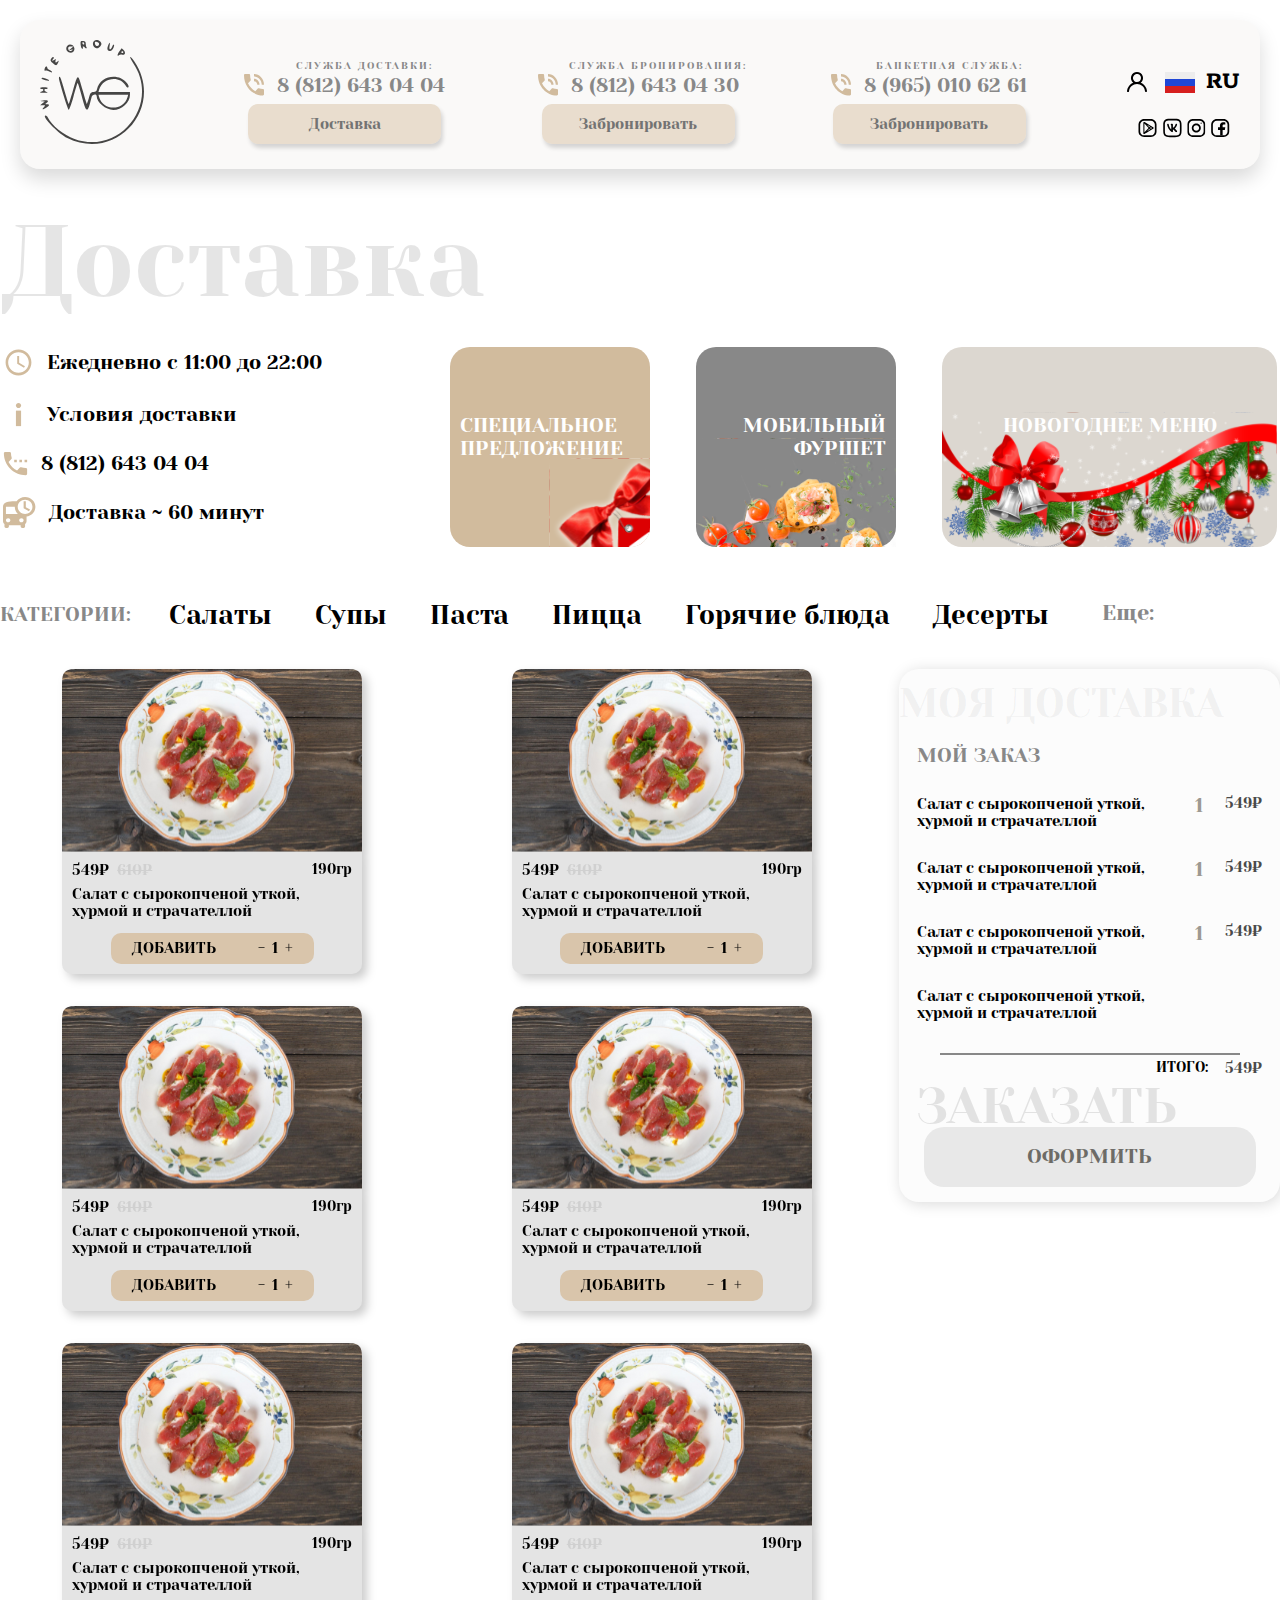
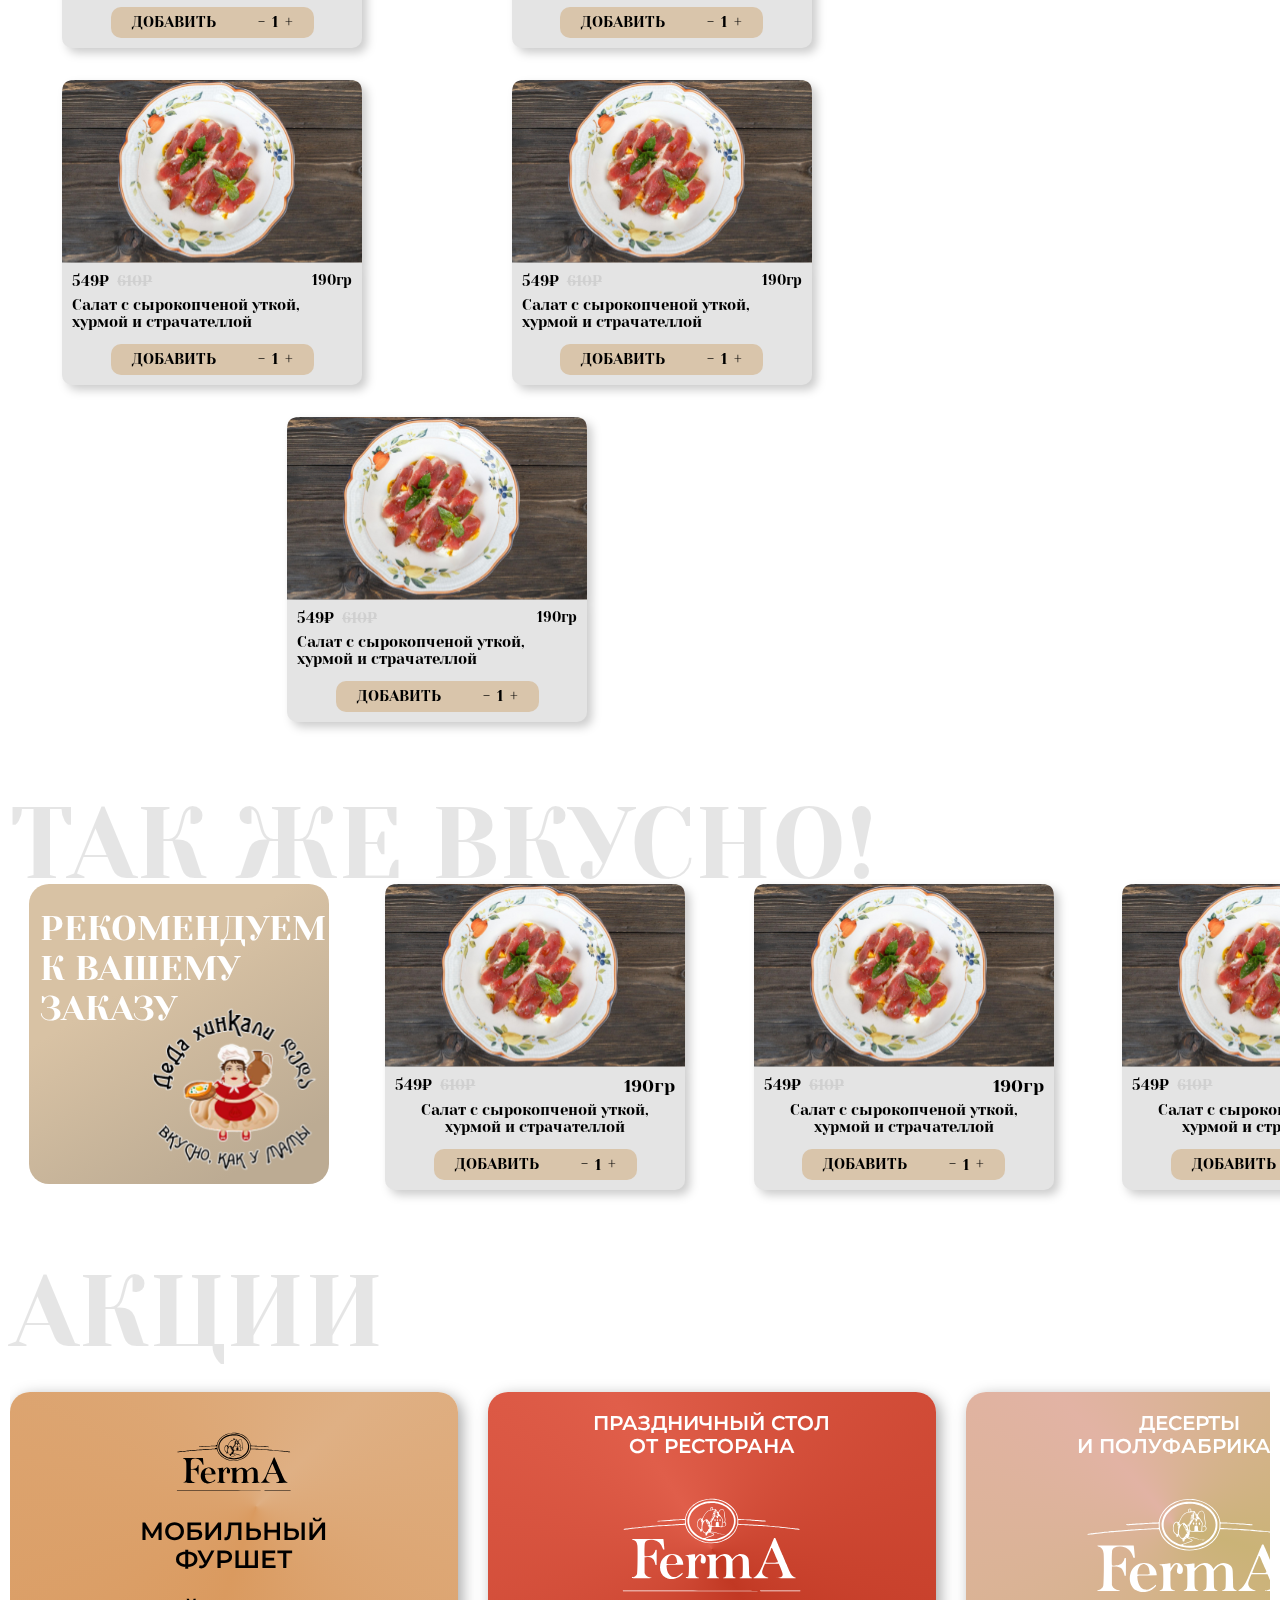
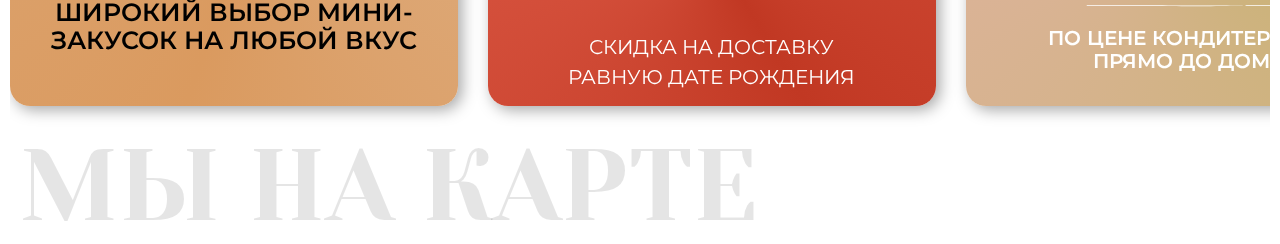
==== menu.html @ 4dccb077 "fixed index and + 2 pages" ====
<!DOCTYPE html>
<html lang="en">
<head>
    <meta charset="UTF-8">
    <meta http-equiv="X-UA-Compatible" content="IE=edge">
    <meta name="viewport" content="width=device-width, initial-scale=1.0">
    <link rel="preconnect" href="https://fonts.googleapis.com">
    <link rel="preconnect" href="https://fonts.gstatic.com" crossorigin>
    <link href="https://fonts.googleapis.com/css2?family=Montserrat:wght@300;400;600&family=Rokkitt:wght@400;600&family=Yeseva+One&display=swap" rel="stylesheet">
    <link
      rel="stylesheet"
      href="https://unpkg.com/swiper/swiper-bundle.min.css"
    />
    <link rel="stylesheet" href="./css/style.css">
    <title>Document</title>
</head>
<body>
    <header class="header">
        <div class="header__container _container">
            <div class="header__desktop">
                <div class="header__logo">
                    <a href="./index.html">
                        <img src="./img/logo.svg" alt="">
                    </a>
                </div>
                <div class="header__items">
                    <div class="header__item">
                        <div class="header__item-title">Служба доставки:</div>
                        <div class="header__item-wrapper">
                            <div class="header__item-icon"><img src="./img/icon/call.svg" alt=""></div>
                            <div class="header__item-number">8 (812) 643 04 04</div>
                        </div>
                        <div class="header__item-button">
                            <a class="header-button" href="./menu.html">Доставка</a>
                        </div>
                    </div>
                    <div class="header__item">
                        <div class="header__item-title">Служба бронирования:</div>
                        <div class="header__item-wrapper">
                            <div class="header__item-icon"><img src="./img/icon/call.svg" alt=""></div>
                            <div class="header__item-number">8 (812) 643 04 30</div>
                        </div>
                        <div class="header__item-button">
                            <a class="header-button" href="">Забронировать</a>
                        </div>
                    </div>
                    <div class="header__item">
                        <div class="header__item-title">Банкетная служба:</div>
                        <div class="header__item-wrapper">
                            <div class="header__item-icon"><img src="./img/icon/call.svg" alt=""></div>
                            <div class="header__item-number">8 (965) 010 62 61</div>
                        </div>
                        <div class="header__item-button">
                            <a class="header-button" href="">Забронировать</a>
                        </div>
                    </div>
                </div>
                <div class="header__about">
                    <div class="header__about-items">
                        <div class="header__about-item">
                            <div class="header__about-item-profile">
                                    <img src="./img/icon/Profile.svg" alt="">
                            </div>
                            <div class="header__about-item-flag">
                                <img src="./img/icon/flagRu.svg" alt="">
                            </div>
                            <div class="header__about-item-lang">
                                RU
                            </div>
                        </div>
                        <div class="header__about-item"></div>
                    </div>
                <div class="header__about-social">
                    <img class="header__about-social-img" src="./img/icon/googleplayicons.svg" alt="">
                    <img class="header__about-social-img" src="./img/icon/Vkicons.svg" alt="">
                    <img class="header__about-social-img" src="./img/icon/Instagramicons.svg" alt="">
                    <img class="header__about-social-img" src="./img/icon/facebookicons.svg" alt="">
                </div>
                </div>
            </div>
        </div>
        <div class="header__mobile _container">
            <div class="header__mobile-profile">
                <img src="./img/icon/Profile.svg" alt="">
            </div>
            <div class="header__mobile-logo">
                <img src="./img/logo.svg" alt="">
            </div>
            <div class="header__mobile-flag">
                <img src="./img/icon/flagRu.svg" alt="">
            </div>
        </div>
    </header>
    <main class="main__menu">
    <div class="delivery-menu">
        <div class="delivery-menu__container _container">
            <div class="delivery-menu-title">Доставка</div>
            <div class="delivery-menu-content delivery-content">
                <div class="delivery-content__descr">
                        <div class="delivery-content__descr-items content__descr">
                        <div class="content__descr-item">
                            <img src="./img/menu__delivery/clock.svg" alt="">
                            Ежедневно с 11:00 до 22:00
                        </div>
                        <div class="content__descr-item">
                            <img src="./img/menu__delivery/conditions.svg" alt="">
                            Условия доставки
                        </div>
                        <div class="content__descr-item">
                            <img src="./img/menu__delivery/call.svg" alt="">
                            8 (812) 643 04 04
                        </div>
                        <div class="content__descr-item">
                            <img src="./img/menu__delivery/auto.svg" alt="">
                            Доставка ~ 60 минут
                        </div>
                        </div>
                        <div class="delivery-content-cards">
                            <div class="delivery-content-cards_one">
                                <div class="delivery-content-cards__title">Специальное
                                    предложение</div>
                                <img src="./img/menu__delivery/slider/bant.svg" alt="">
                            </div>
                            <div class="delivery-content-cards_two">
                                <div class="delivery-content-cards__title">Мобильный
                                    фуршет</div>
                                <img src="./img/menu__delivery/slider/sushi.svg" alt="">
                            </div>
                            <div class="delivery-content-cards_three">
                                <div class="delivery-content-cards__title">новогоднее
                                    меню</div>
                                <img src="./img/menu__delivery/slider/newYear.svg" alt="">
                            </div>
                        </div>
                </div>
                <div class="delivery-content-slider">
                    <div class="swiper deliverySwiper _container">
                        <div class="swiper-wrapper">
                          <div class="swiper-slide stock_slider">
                            <div class="delivery-content-cards_one">
                                <div class="delivery-content-cards__title">Специальное
                                    предложение</div>
                                <img src="./img/menu__delivery/slider/bant.svg" alt="">
                            </div>
                          </div>
                          <div class="swiper-slide stock_slider">
                                <div class="delivery-content-cards_two">
                                    <div class="delivery-content-cards__title">Мобильный
                                        фуршет</div>
                                    <img src="./img/menu__delivery/slider/sushi.svg" alt="">
                                </div>
                          </div>
                          <div class="swiper-slide stock_slider">
                            <div class="delivery-content-cards_three">
                                <div class="delivery-content-cards__title">новогоднее
                                    меню</div>
                                <img src="./img/menu__delivery/slider/newYear.svg" alt="">
                            </div>
                          </div>
                        <div class="swiper-pagination"></div>
                      </div>
                </div>
                </div>


                </div>
        </div>
    </div>
    <div class="delivery__menu-mobile menu-mobile">
        <div class="menu-mobile-btn">
            <a class="menu-mobile-button" href="">
                <img src="./img/icon/traced.svg" class="menu-mobile-icon"/>
                <div class="menu-mobile-text">Горячие закуски</div>
                <img src="./img/icon/arrow.svg" class="menu-mobile-iconOpen">
            </a>
        </div>
        <div class="menu-mobile-title">
            <div class="menu-mobile-text">
                Горячие закуски 
            </div>
            <hr class="hr-line-mobile">
        </div>
        <div class="menu-mobile-card mobile-card">
            <div class="mobile-card-img"><img src="./img/mobile_menyEat.svg" alt=""></div>
            <div class="menu-card-body">
                <div class="mobile-card-title">Каша из цветной капусты с раковыми шейками</div>
                <div class="mobile-card-price card-price">
                    <div class="card-price-weight">290 г</div>
                    <div class="card-price-no">738 ₽</div>
                    <div class="card-price-yes">738 ₽</div>
                </div>
                <div class="mobile-card-counter">
                    <div class="menu-counter" data-counter>
                        <div class="menu-counter__button counter__button_minus">-</div>
                        <div class="menu-counter__input"><input value="1" type="text" disabled></div>
                        <div class="menu-counter__button counter__button_plus">+</div>
                    </div>
                    <div class="mobile-card-btn">
                        <a href="" class="mobile-card-button">В корзину</a>
                    </div>
                </div>
            </div>
        </div>
        <div class="menu-mobile-card mobile-card">
            <div class="mobile-card-img"><img src="./img/mobile_menyEat.svg" alt=""></div>
            <div class="menu-card-body">
                <div class="mobile-card-title">Каша из цветной капусты с раковыми шейками</div>
                <div class="mobile-card-price card-price">
                    <div class="card-price-weight">290 г</div>
                    <div class="card-price-no">738 ₽</div>
                    <div class="card-price-yes">738 ₽</div>
                </div>
                <div class="mobile-card-counter">
                    <div class="menu-counter" data-counter>
                        <div class="menu-counter__button counter__button_minus">-</div>
                        <div class="menu-counter__input"><input value="1" type="text" disabled></div>
                        <div class="menu-counter__button counter__button_plus">+</div>
                    </div>
                    <div class="mobile-card-btn">
                        <a href="" class="mobile-card-button">В корзину</a>
                    </div>
                </div>
            </div>
        </div>
        <div class="menu-mobile-card mobile-card">
            <div class="mobile-card-img"><img src="./img/mobile_menyEat.svg" alt=""></div>
            <div class="menu-card-body">
                <div class="mobile-card-title">Каша из цветной капусты с раковыми шейками</div>
                <div class="mobile-card-price card-price">
                    <div class="card-price-weight">290 г</div>
                    <div class="card-price-no">738 ₽</div>
                    <div class="card-price-yes">738 ₽</div>
                </div>
                <div class="mobile-card-counter">
                    <div class="menu-counter" data-counter>
                        <div class="menu-counter__button counter__button_minus">-</div>
                        <div class="menu-counter__input"><input value="1" type="text" disabled></div>
                        <div class="menu-counter__button counter__button_plus">+</div>
                    </div>
                    <div class="mobile-card-btn">
                        <a href="" class="mobile-card-button">В корзину</a>
                    </div>
                </div>
            </div>
        </div>
        <div class="menu-mobile-card mobile-card">
            <div class="mobile-card-img"><img src="./img/mobile_menyEat.svg" alt=""></div>
            <div class="menu-card-body">
                <div class="mobile-card-title">Каша из цветной капусты с раковыми шейками</div>
                <div class="mobile-card-price card-price">
                    <div class="card-price-weight">290 г</div>
                    <div class="card-price-no">738 ₽</div>
                    <div class="card-price-yes">738 ₽</div>
                </div>
                <div class="mobile-card-counter">
                    <div class="menu-counter" data-counter>
                        <div class="menu-counter__button counter__button_minus">-</div>
                        <div class="menu-counter__input"><input value="1" type="text" disabled></div>
                        <div class="menu-counter__button counter__button_plus">+</div>
                    </div>
                    <div class="mobile-card-btn">
                        <a href="" class="mobile-card-button">В корзину</a>
                    </div>
                </div>
            </div>
        </div>
    </div>
    <div class="menu">
    <div class="menu__container _container">
            <div class="menu__header">
                <div class="menu__header-desktop">
                    <div class="menu__header-desktop-title">Категории:</div>
                    <ul class="menu__header-items">
                        <li class="menu__header-item"><a href="">Салаты</a></li>
                        <li class="menu__header-item"><a href="">Супы</a></li>
                        <li class="menu__header-item"><a href="">Паста</a></li>
                        <li class="menu__header-item"><a href="">Пицца</a></li>
                        <li class="menu__header-item"><a href="">Горячие блюда</a></li>
                        <li class="menu__header-item"><a href="">Десерты</a></li>
                    </ul>
                    <div class="menu__header-desktop-and">Еще:</div>
                </div>
            </div>
            <div class="menu__body">
                <div class="menu__items">

                    <div class="menu__item">
                            <div class="menu__item-img">
                                <img src="./img/menu__delivery/salat.svg" alt="">
                            </div>
                            <div class="menu__item-descr menu-descr">
                                
                                <div class="menu__item-body">
                                    <div class="menu-decsr-info">
                                    
                                        <div class="menu-descr-price">
                                            <div class="menu-descr-price-sales">549₽</div>
                                            <div class="menu-descr-price-nosales">610₽</div>
                                        </div>
                
                                        <div class="menu-descr-weight">
                                            190гр
                                        </div>
                                    </div>
            
                                    <div class="menu-descr-text">
                                        Салат с сырокопченой уткой, хурмой и страчателлой
                                    </div>
            
                                    <div class="menu-descr-btn">
                                        <a class="menu-descr-button" href="">
                                            <div class="menu-descr-button_title">Добавить</div>
                                            <div class="counter" data-counter>
                                                <div class="counter__button counter__button_minus">-</div>
                                                <div class="counter__input"><input value="1" type="text" disabled></div>
                                                <div class="counter__button counter__button_plus">+</div>
                                            </div>
                                        </a>
                                    </div>
                                </div>
                        </div>
                    </div>
    
                    <div class="menu__item">
                        <div class="menu__item-img">
                            <img src="./img/menu__delivery/salat.svg" alt="">
                        </div>
                        <div class="menu__item-descr menu-descr">
                            
                            <div class="menu__item-body">
                                <div class="menu-decsr-info">
                                
                                    <div class="menu-descr-price">
                                        <div class="menu-descr-price-sales">549₽</div>
                                        <div class="menu-descr-price-nosales">610₽</div>
                                    </div>
            
                                    <div class="menu-descr-weight">
                                        190гр
                                    </div>
                                </div>
        
                                <div class="menu-descr-text">
                                    Салат с сырокопченой уткой, хурмой и страчателлой
                                </div>
        
                                <div class="menu-descr-btn">
                                    <a class="menu-descr-button" href="">
                                        <div class="menu-descr-button_title">Добавить</div>
                                        <div class="counter" data-counter>
                                            <div class="counter__button counter__button_minus">-</div>
                                            <div class="counter__input"><input value="1" type="text" disabled></div>
                                            <div class="counter__button counter__button_plus">+</div>
                                        </div>
                                    </a>
                                </div>
                            </div>
                    </div>
                    </div>
    
                    <div class="menu__item">
                        <div class="menu__item-img">
                            <img src="./img/menu__delivery/salat.svg" alt="">
                        </div>
                        <div class="menu__item-descr menu-descr">
                            
                            <div class="menu__item-body">
                                <div class="menu-decsr-info">
                                
                                    <div class="menu-descr-price">
                                        <div class="menu-descr-price-sales">549₽</div>
                                        <div class="menu-descr-price-nosales">610₽</div>
                                    </div>
            
                                    <div class="menu-descr-weight">
                                        190гр
                                    </div>
                                </div>
        
                                <div class="menu-descr-text">
                                    Салат с сырокопченой уткой, хурмой и страчателлой
                                </div>
        
                                <div class="menu-descr-btn">
                                    <a class="menu-descr-button" href="">
                                        <div class="menu-descr-button_title">Добавить</div>
                                        <div class="counter" data-counter>
                                            <div class="counter__button counter__button_minus">-</div>
                                            <div class="counter__input"><input value="1" type="text" disabled></div>
                                            <div class="counter__button counter__button_plus">+</div>
                                        </div>
                                    </a>
                                </div>
                            </div>
                    </div>
                    </div>
    
                    <div class="menu__item">
                        <div class="menu__item-img">
                            <img src="./img/menu__delivery/salat.svg" alt="">
                        </div>
                        <div class="menu__item-descr menu-descr">
                            
                            <div class="menu__item-body">
                                <div class="menu-decsr-info">
                                
                                    <div class="menu-descr-price">
                                        <div class="menu-descr-price-sales">549₽</div>
                                        <div class="menu-descr-price-nosales">610₽</div>
                                    </div>
            
                                    <div class="menu-descr-weight">
                                        190гр
                                    </div>
                                </div>
        
                                <div class="menu-descr-text">
                                    Салат с сырокопченой уткой, хурмой и страчателлой
                                </div>
        
                                <div class="menu-descr-btn">
                                    <a class="menu-descr-button" href="">
                                        <div class="menu-descr-button_title">Добавить</div>
                                        <div class="counter" data-counter>
                                            <div class="counter__button counter__button_minus">-</div>
                                            <div class="counter__input"><input value="1" type="text" disabled></div>
                                            <div class="counter__button counter__button_plus">+</div>
                                        </div>
                                    </a>
                                </div>
                            </div>
                    </div>
                    </div>
    
                    <div class="menu__item">
                    <div class="menu__item-img">
                        <img src="./img/menu__delivery/salat.svg" alt="">
                    </div>
                    <div class="menu__item-descr menu-descr">
                        
                        <div class="menu__item-body">
                            <div class="menu-decsr-info">
                            
                                <div class="menu-descr-price">
                                    <div class="menu-descr-price-sales">549₽</div>
                                    <div class="menu-descr-price-nosales">610₽</div>
                                </div>
        
                                <div class="menu-descr-weight">
                                    190гр
                                </div>
                            </div>
    
                            <div class="menu-descr-text">
                                Салат с сырокопченой уткой, хурмой и страчателлой
                            </div>
    
                            <div class="menu-descr-btn">
                                <a class="menu-descr-button" href="">
                                    <div class="menu-descr-button_title">Добавить</div>
                                    <div class="counter" data-counter>
                                        <div class="counter__button counter__button_minus">-</div>
                                        <div class="counter__input"><input value="1" type="text" disabled></div>
                                        <div class="counter__button counter__button_plus">+</div>
                                    </div>
                                </a>
                            </div>
                        </div>
                </div>
                    </div>
    
                    <div class="menu__item">
                    <div class="menu__item-img">
                        <img src="./img/menu__delivery/salat.svg" alt="">
                    </div>
                    <div class="menu__item-descr menu-descr">
                        
                        <div class="menu__item-body">
                            <div class="menu-decsr-info">
                            
                                <div class="menu-descr-price">
                                    <div class="menu-descr-price-sales">549₽</div>
                                    <div class="menu-descr-price-nosales">610₽</div>
                                </div>
        
                                <div class="menu-descr-weight">
                                    190гр
                                </div>
                            </div>
    
                            <div class="menu-descr-text">
                                Салат с сырокопченой уткой, хурмой и страчателлой
                            </div>
    
                            <div class="menu-descr-btn">
                                <a class="menu-descr-button" href="">
                                    <div class="menu-descr-button_title">Добавить</div>
                                    <div class="counter" data-counter>
                                        <div class="counter__button counter__button_minus">-</div>
                                        <div class="counter__input"><input value="1" type="text" disabled></div>
                                        <div class="counter__button counter__button_plus">+</div>
                                    </div>
                                </a>
                            </div>
                        </div>
                </div>
                    </div>
    
                    <div class="menu__item">
                        <div class="menu__item-img">
                            <img src="./img/menu__delivery/salat.svg" alt="">
                        </div>
                        <div class="menu__item-descr menu-descr">
                            
                            <div class="menu__item-body">
                                <div class="menu-decsr-info">
                                
                                    <div class="menu-descr-price">
                                        <div class="menu-descr-price-sales">549₽</div>
                                        <div class="menu-descr-price-nosales">610₽</div>
                                    </div>
            
                                    <div class="menu-descr-weight">
                                        190гр
                                    </div>
                                </div>
        
                                <div class="menu-descr-text">
                                    Салат с сырокопченой уткой, хурмой и страчателлой
                                </div>
        
                                <div class="menu-descr-btn">
                                    <a class="menu-descr-button" href="">
                                        <div class="menu-descr-button_title">Добавить</div>
                                        <div class="counter" data-counter>
                                            <div class="counter__button counter__button_minus">-</div>
                                            <div class="counter__input"><input value="1" type="text" disabled></div>
                                            <div class="counter__button counter__button_plus">+</div>
                                        </div>
                                    </a>
                                </div>
                            </div>
                    </div>
                    </div>
    
                    <div class="menu__item">
                    <div class="menu__item-img">
                        <img src="./img/menu__delivery/salat.svg" alt="">
                    </div>
                    <div class="menu__item-descr menu-descr">
                        
                        <div class="menu__item-body">
                            <div class="menu-decsr-info">
                            
                                <div class="menu-descr-price">
                                    <div class="menu-descr-price-sales">549₽</div>
                                    <div class="menu-descr-price-nosales">610₽</div>
                                </div>
        
                                <div class="menu-descr-weight">
                                    190гр
                                </div>
                            </div>
    
                            <div class="menu-descr-text">
                                Салат с сырокопченой уткой, хурмой и страчателлой
                            </div>
    
                            <div class="menu-descr-btn">
                                <a class="menu-descr-button" href="">
                                    <div class="menu-descr-button_title">Добавить</div>
                                    <div class="counter" data-counter>
                                        <div class="counter__button counter__button_minus">-</div>
                                        <div class="counter__input"><input value="1" type="text" disabled></div>
                                        <div class="counter__button counter__button_plus">+</div>
                                    </div>
                                </a>
                            </div>
                        </div>
                </div>
                    </div>
    
                    <div class="menu__item">
                    <div class="menu__item-img">
                        <img src="./img/menu__delivery/salat.svg" alt="">
                    </div>
                    <div class="menu__item-descr menu-descr">
                        
                        <div class="menu__item-body">
                            <div class="menu-decsr-info">
                            
                                <div class="menu-descr-price">
                                    <div class="menu-descr-price-sales">549₽</div>
                                    <div class="menu-descr-price-nosales">610₽</div>
                                </div>
        
                                <div class="menu-descr-weight">
                                    190гр
                                </div>
                            </div>
    
                            <div class="menu-descr-text">
                                Салат с сырокопченой уткой, хурмой и страчателлой
                            </div>
    
                            <div class="menu-descr-btn">
                                <a class="menu-descr-button" href="">
                                    <div class="menu-descr-button_title">Добавить</div>
                                    <div class="counter" data-counter>
                                        <div class="counter__button counter__button_minus">-</div>
                                        <div class="counter__input"><input value="1" type="text" disabled></div>
                                        <div class="counter__button counter__button_plus">+</div>
                                    </div>
                                </a>
                            </div>
                        </div>
                        </div>
                        </div>
                    </div>
                    <div class="menu__check-wrapper">
                    <div class="menu__check check">
                        <div class="check__title">Моя доставка</div>
                        <div class="check__body">
                            <div class="check__subtitle">мой заказ</div>
                            <ul class="check__items">
                                <li class="check__item">
                                    <div class="check__item-name">Салат с сырокопченой уткой, хурмой и страчателлой</div>
                                    <div class="check__item-counter">1</div>
                                    <div class="check__item-price">549₽</div>
                                </li>
                                <li class="check__item">
                                    <div class="check__item-name">Салат с сырокопченой уткой, хурмой и страчателлой</div>
                                    <div class="check__item-counter">1</div>
                                    <div class="check__item-price">549₽</div>
                                </li>
                                <li class="check__item">
                                    <div class="check__item-name">Салат с сырокопченой уткой, хурмой и страчателлой</div>
                                    <div class="check__item-counter">1</div>
                                    <div class="check__item-price">549₽</div>
                                </li>
                                <li class="check__item">
                                    <div class="check__item-name">Салат с сырокопченой уткой,<br/> хурмой и страчателлой</div>
                                </li>
                            </ul>
                            <div class="line">
                                <hr class="hr-line">
                            </div>
                            <div class="check__price">
                                <div class="check__price-text">ИТОГО:</div>
                                <div class="check__price-counter">549₽</div>
                            </div>
                            <div class="check__price-bottomTitle">Заказать</div>
                            <div class="check__price-btn">
                                <a class="check__price-button" href="./order.html">Оформить</a>
                            </div>
                        </div>
                    </div>
                </div>
            </div>

    </div>
    <div class="delicious">
        <div class="delicious__container _container">
            <div class="delicious__title">Так же вкусно!</div>
        </div>
        <div class="swiper deliciousSwiper _container">
            <div class="swiper-wrapper">
                <div class="swiper-slide">
                    <div class="slider__item">
                        <div class="slider__item-title">Рекомендуем к вашему заказу</div>
                        <div class="slider__item-img"><img src="./img/hinkali.svg" alt=""></div>
                    </div>
                </div>
                <div class="swiper-slide">
                    <div class="menu__item">
                        <div class="menu__item-img">
                            <img src="./img/menu__delivery/salat.svg" alt="">
                        </div>
                        <div class="menu__item-descr menu-descr">
                            
                            <div class="menu__item-body">
                                <div class="menu-decsr-info">
                                
                                    <div class="menu-descr-price">
                                        <div class="menu-descr-price-sales">549₽</div>
                                        <div class="menu-descr-price-nosales">610₽</div>
                                    </div>
            
                                    <div class="menu-descr-weight">
                                        190гр
                                    </div>
                                </div>
        
                                <div class="menu-descr-text">
                                    Салат с сырокопченой уткой, хурмой и страчателлой
                                </div>
        
                                <div class="menu-descr-btn">
                                    <a class="menu-descr-button" href="">
                                        <div class="menu-descr-button_title">Добавить</div>
                                        <div class="counter" data-counter>
                                            <div class="counter__button counter__button_minus">-</div>
                                            <div class="counter__input"><input value="1" type="text" disabled></div>
                                            <div class="counter__button counter__button_plus">+</div>
                                        </div>
                                    </a>
                                </div>
                            </div>
                    </div>
                    </div>
                </div>
                <div class="swiper-slide">
                    <div class="menu__item">
                        <div class="menu__item-img">
                            <img src="./img/menu__delivery/salat.svg" alt="">
                        </div>
                        <div class="menu__item-descr menu-descr">
                            
                            <div class="menu__item-body">
                                <div class="menu-decsr-info">
                                
                                    <div class="menu-descr-price">
                                        <div class="menu-descr-price-sales">549₽</div>
                                        <div class="menu-descr-price-nosales">610₽</div>
                                    </div>
            
                                    <div class="menu-descr-weight">
                                        190гр
                                    </div>
                                </div>
        
                                <div class="menu-descr-text">
                                    Салат с сырокопченой уткой, хурмой и страчателлой
                                </div>
        
                                <div class="menu-descr-btn">
                                    <a class="menu-descr-button" href="">
                                        <div class="menu-descr-button_title">Добавить</div>
                                        <div class="counter" data-counter>
                                            <div class="counter__button counter__button_minus">-</div>
                                            <div class="counter__input"><input value="1" type="text" disabled></div>
                                            <div class="counter__button counter__button_plus">+</div>
                                        </div>
                                    </a>
                                </div>
                            </div>
                    </div>
                    </div>
                </div>
                <div class="swiper-slide">
                    <div class="menu__item">
                        <div class="menu__item-img">
                            <img src="./img/menu__delivery/salat.svg" alt="">
                        </div>
                        <div class="menu__item-descr menu-descr">
                            
                            <div class="menu__item-body">
                                <div class="menu-decsr-info">
                                
                                    <div class="menu-descr-price">
                                        <div class="menu-descr-price-sales">549₽</div>
                                        <div class="menu-descr-price-nosales">610₽</div>
                                    </div>
            
                                    <div class="menu-descr-weight">
                                        190гр
                                    </div>
                                </div>
        
                                <div class="menu-descr-text">
                                    Салат с сырокопченой уткой, хурмой и страчателлой
                                </div>
        
                                <div class="menu-descr-btn">
                                    <a class="menu-descr-button" href="">
                                        <div class="menu-descr-button_title">Добавить</div>
                                        <div class="counter" data-counter>
                                            <div class="counter__button counter__button_minus">-</div>
                                            <div class="counter__input"><input value="1" type="text" disabled></div>
                                            <div class="counter__button counter__button_plus">+</div>
                                        </div>
                                    </a>
                                </div>
                            </div>
                    </div>
                    </div>
                </div>
                <div class="swiper-slide">
                    <div class="menu__item">
                        <div class="menu__item-img">
                            <img src="./img/menu__delivery/salat.svg" alt="">
                        </div>
                        <div class="menu__item-descr menu-descr">
                            
                            <div class="menu__item-body">
                                <div class="menu-decsr-info">
                                
                                    <div class="menu-descr-price">
                                        <div class="menu-descr-price-sales">549₽</div>
                                        <div class="menu-descr-price-nosales">610₽</div>
                                    </div>
            
                                    <div class="menu-descr-weight">
                                        190гр
                                    </div>
                                </div>
        
                                <div class="menu-descr-text">
                                    Салат с сырокопченой уткой, хурмой и страчателлой
                                </div>
        
                                <div class="menu-descr-btn">
                                    <a class="menu-descr-button" href="">
                                        <div class="menu-descr-button_title">Добавить</div>
                                        <div class="counter" data-counter>
                                            <div class="counter__button counter__button_minus">-</div>
                                            <div class="counter__input"><input value="1" type="text" disabled></div>
                                            <div class="counter__button counter__button_plus">+</div>
                                        </div>
                                    </a>
                                </div>
                            </div>
                    </div>
                    </div>
                </div>
                <div class="swiper-pagination"></div>
            </div>
        </div>
    </div>
    </div>
    <div class="stock _menu-stock">
        <div class="stock__container _container">
            <div class="stock__title">Акции</div>
            <div class="swiper stockSwiper _container">
                <div class="swiper-wrapper">
                  <div class="swiper-slide stock_slider">
                      <div class="stock__item_wrapper">
                          <div class="stock__item-img">
                              <img src="./img/slider_rest/ferma.svg" alt="">
                          </div>
                          <div class="stock__item-subtitle">
                            Мобильный<br/> фуршет
                          </div>
                          <div class="stock__item-descr">
                            Широкий выбор мини-<br/>закусок на любой вкус
                          </div>
                      </div>
                  </div>
                  <div class="swiper-slide stock_slider">
                    <div class="stock__itemTwo_wrapper">
                        <div class="stock__itemTwo-subtitle">
                            праздничный стол<br/> от ресторана
                        </div>
                        <div class="stock__itemTwo-img">
                            <img src="./img/fermer_white.svg" alt="">
                        </div>
                        <div class="stock__itemTwo-descr">
                            скидка на доставку<br/> равную дате рождения                            </div>
                    </div>
                  </div>
                  <div class="swiper-slide  stock_slider">
                    <div class="stock__itemThree_wrapper">
                        <div class="stock__itemThree-subtitle">
                          Десерты<br/> и
                          полуфабрикаты
                        </div>
                        <div class="stock__itemThree-img">
                            <img src="./img/fermer_white.svg" alt="">
                        </div>
                        <div class="stock__itemThree-descr">
                            по цене кондитерской <br/>прямо до дома
                        </div>
                    </div>
                  </div>
                  
                <div class="swiper-pagination"></div>
              </div>
        </div>
        </div>
    </div>
    <div class="contacts">
        <div class="contacts__container">
            <div class="contacts__title block__title">
                КОНТАКТЫ
            </div>
            <div class="block__subtitle">
                Ежедневно с 11:00 до 22:00
            </div>
            <div class="contacts__items">
                <div class="contact__item">
                    <img src="./img/icon/call.svg" alt="">
                    <div class="contact__item-text">
                        <span>Единая служба бронирования:</span><br>
                        8 (812) 643 04 30
                    </div>
                </div>
                <div class="contact__item">
                    <img src="./img/icon/call.svg" alt="">
                    <div class="contact__item-text">
                        <span>Служба доставки:</span><br>
                        8 (812) 643 04 04
                    </div>
                </div>
                <div class="contact__item">
                    <img src="./img/icon/call.svg" alt="">
                    <div class="contact__item-text">
                        <span>Банкетная служба:</span><br>
                        8 (965) 010 62 61
                    </div>
                </div>
            </div>
        </div>
    </div>
    <nav class="nav">
        <a href="#" class="nav__link">
            <span class="nav__text">ГЛАВНАЯ</span>
            <img class="nav__icon" src="./img/mobileMenu/roof.svg" alt="">
        </a>
        <a href="#" class="nav__link">
            <span class="nav__text">ДОСТАВКА</span>
            <div class="nav__img--container">
                <img class="nav__icon" src="./img/mobileMenu/deliver.svg" alt="">
            </div>
        </a>
        <a href="#" class="nav__link">
            <span class="nav__text">КОНТАКТЫ</span>
            <img class="nav__icon" src="./img/mobileMenu/call.svg" alt="">
        </a>
        <a href="#" class="nav__link">
            <span class="nav__text">КОРЗИНА</span>
            <img class="nav__icon" src="./img/mobileMenu/basket.svg" alt="">
        </a>
    </nav>
    <div class="map">
        <div class="map__container _container">
        <div class="map__title">
                    МЫ НА КАРТЕ
        </div>
                <div class="map__item">
                    <script type="text/javascript" charset="utf-8" async
                        src="https://api-maps.yandex.ru/services/constructor/1.0/js/?um=constructor%3Adecc5dee05ef3f4a9d5c31885df697ceb6c979ed216f3307366146026bfb76a8&amp;width=100%25&amp;height=632&amp;lang=ru_RU&amp;scroll=true"></script>
                </div>
            </div>
    </div>
    </main>




















    <div id="popup" class="popup">
        <a href="" class="popup__area"></a>
        <div class="popup__body">
            <div class="popup__content">
                <a href="#" class="popup__close"><img src="./img/icon/close.svg" alt=""></a>
                <div class="popup__title-group">
                    <div class="popup__text-background-top"></div>
                    <div class="popup__title">Откуда вам доставить?</div>
                    <div class="popup__text-background-bottom"></div>
                </div>
                <div class="popup__descr-items">
                    <div class="popup__descr-item _popup_item">
                        <div class="popup__img-ferma"><img src="./img/popup/ferma.svg" alt=""></div>
                        <div class="popup__text">Рестораны FermA - это атмосфера праздника и уюта, это вкусная еда, при приготовлении которой мы придерживаемся гастрономической философии, сконцентрированной в девизе «NATURAL FOOD».  Настоящая, привычная еда из <br/>лучших продуктов!</div>
                        <div class="popup__btn"><a class="popup__button" href="">Выбрать</a></div>
                    </div>
                    <div class="popup__descr-item">
                        <div class="popup__img-hincali"><img src="./img/popup/hincali.svg" alt=""></div>
                        <div class="popup__text">«ДеДа Хинкали» - это уютная обстановка , вкусная еда и демократичные цены. Собирайтесь большой компанией пить вино, слушать грузинские песни или просто  приходите пообедать, чтобы на время сбежать от городской суеты!
                        </div>
                        <div class="popup__btn"><a class="popup__button" href="">Выбрать</a></div>

                    </div>
                </div>
            </div>
        </div>
    </div>
    <script src="https://unpkg.com/swiper/swiper-bundle.min.js"></script>
    <script src="/js/script.js"></script>
</body>
</html>
---- css/style.css ----
* {
    padding: 0;
    margin: 0;
    border: 0;
}

*,
*:before,
*:after {
    -moz-box-sizing: border-box;
    -webkit-box-sizing: border-box;
    box-sizing: border-box;
}

:focus,
:active {
    outline: none;
}

a:focus,
a:active {
    outline: none;
}

a {
    background-color: transparent;
}

nav,
footer,
header,
aside {
    display: block;
}

html,
body {
    height: 100%;
    width: 100%;
    font-size: 100%;
    line-height: 1;
    font-size: 14px;
    -ms-text-size-adjust: 100%;
    -moz-text-size-adjust: 100%;
    -webkit-text-size-adjust: 100%;
}

input,
button,
textarea {
    font-family: inherit;
}

input::-ms-clear {
    display: none;
}

button {
    cursor: pointer;
}

button::-moz-focus-inner {
    padding: 0;
    border: 0;
}

a,
a:visited {
    text-decoration: none;
}

a:hover {
    text-decoration: none;
}

ul li {
    list-style: none;
}

img {
    vertical-align: top;
}

h1,
h2,
h3,
h4,
h5,
h6 {
    font-size: inherit;
    font-weight: 400;
}

/*--------Шрифт------------*/
body {
    font-family: 'Yeseva One', cursive;
}

a {
    background-color: transparent;
}

/*-------settings---------*/

/*

font-family: 'Montserrat', sans-serif;
font-family: 'Rokkitt', serif;
font-family: 'Yeseva One', cursive;

*/

._container {
    width: 100%;
    max-width: 1492px;
    height: 100%;
    margin: auto;
}

/*-------header---------*/
.header {
    padding: 20px;
}

.book {
    display: none;
    justify-content: center;
    align-items: center;
}

.book__btn {
    background: rgba(216, 194, 164, 0.5);
    box-shadow: 2px 4px 4px rgba(0, 0, 0, 0.15);
    border-radius: 10px;
    display: flex;
    width: 296px;
    min-height: 56px;
    justify-content: center;
    align-items: center;
    color: #737373;
    font-size: 15px;
    transition: all 1s;
}

.header__container {
    border-radius: 20px;
    box-shadow: 0px 10px 20px rgba(0, 0, 0, 0.15);
    background: rgba(230, 225, 219, 0.2);
}

.header__desktop {
    padding: 20px 20px 5px 20px;
    display: flex;
    justify-content: space-between;
}

.header__items {
    display: flex;
    justify-content: space-between;
}

.header__item {
    display: flex;
    flex-direction: column;
    justify-content: center;
    align-items: center;
    margin: 20px 72px;
}

.header__item-title {
    font-weight: 400;
    font-size: 10px;
    line-height: 12px;
    text-align: center;
    letter-spacing: 0.2em;
    text-transform: uppercase;
    color: #888888;
    margin-left: 40px;
}

.header__item-wrapper {
    display: flex;
    margin-top: 2px;
}

.header__item-icon {
    margin-right: 13px;
}

.header__item-number {
    font-style: normal;
    font-weight: 400;
    font-size: 20px;
    line-height: 23px;
    text-transform: uppercase;
    color: #888888;
}

.header__about {
    margin-top: 30px;
}

.header__item-button {
    margin-top: 7px;
}

.header-button {
    background: rgba(216, 194, 164, 0.5);
    box-shadow: 2px 4px 4px rgba(0, 0, 0, 0.15);
    border-radius: 10px;
    display: flex;
    width: 193px;
    min-height: 40px;
    justify-content: center;
    align-items: center;
    color: #737373;
    font-size: 15px;
    transition: all 1s;
}

.header-button:hover {
    background: rgba(216, 194, 164);
}

.header__about-item-profile {
    cursor: pointer;
    margin-right: 18px;
}

.header__about-item-flag {
    cursor: pointer;
    margin-right: 11px;
}

.header__about-item-lang {
    font-family: 'Rokkitt';
    font-style: normal;
    font-weight: 700;
    font-size: 25px
}

.header__about-item {
    display: flex;
    justify-content: space-between;
    align-items: center;
}

.header__about-social {
    margin-top: 23px;
    margin-left: 11px;
}

.header__mobile {
    display: none;
    align-items: center;
    justify-content: space-between;
    padding: 20px;
}

@media(max-width: 1443px) {
    .header__item {
        margin: 20px 42px;
    }
}

@media(max-width: 1171px) {
    .header__item {
        margin: 20px 22px;
    }

    .header-button {
        width: 180px;
        min-height: 40px;
        font-size: 13px;
    }

    .header__item-number {
        font-size: 16px;
    }

    .header__item-title {
        font-size: 9px;
    }

    .header__logo img {
        width: 90px;
        height: 90px;
    }
}

@media(max-width: 978px) {
    .header__item {
        margin: 20px 8px;
    }
}

@media(max-width: 907px) {
    .header__desktop {
        display: none;
    }

    .header__mobile {
        display: flex;
    }

    .header {
        padding: 0px;
    }

    .book {
        display: flex;
    }
}

@media(max-width: 665px) {
    .header__mobile-logo img {
        width: 80px;
        height: 80px;
    }
}

/*--------restaurant--------*/

.restaurant {
    margin-top: 68px;
    margin-bottom: 110px;
}

@media(max-width: 906px) {
    .restaurant {

        margin-bottom: 0px;
    }
}

.restaurant__container {
    position: relative;
}

.swiper {
    width: 100%;
    height: 100%;
    padding: 30px 0;
}

.swiper-slide {
    text-align: center;
    font-size: 18px;
    /* Center slide text vertically */
    display: -webkit-box;
    display: -ms-flexbox;
    display: -webkit-flex;
    display: flex;
    -webkit-box-pack: center;
    -ms-flex-pack: center;
    -webkit-justify-content: center;
    justify-content: center;
    -webkit-box-align: center;
    -ms-flex-align: center;
    -webkit-align-items: center;
    align-items: center;
}

.restaurant-item {
    filter: drop-shadow(4px 8px 20px rgba(0, 0, 0, 0.25));
    padding-top: 37px;
    padding-bottom: 79px;
}

@media(max-width: 450px) {
    .restaurant-item {
        padding: 1px;
    }

    .restaurant-item {
        filter: drop-shadow(4px 8px 5px rgba(0, 0, 0, 0.25));
    }
}

.restaurant__title {
    font-family: 'Yeseva One';
    font-style: normal;
    font-weight: 400;
    font-size: 100px;
    line-height: 69px;
    text-transform: uppercase;
    color: rgba(0, 0, 0, 0.1);
}

@media(max-width: 919px) {
    .restaurant__title {
        font-size: 80px;
    }
}

@media(max-width: 559px) {
    .restaurant__title {
        font-size: 60px;
        position: absolute;
        top: 20px;
    }
}
.map__title{
    font-family: 'Yeseva One';
    font-style: normal;
    font-weight: 400;
    font-size: 100px;
    line-height: 69px;
    text-transform: uppercase;
    color: rgba(0, 0, 0, 0.1);
}
@media(max-width: 919px) {
    .map__title {
        font-size: 80px;
    }
}
@media(max-width: 453px) {
    .restaurant__title {
        font-size: 60px;
        position: absolute;
        top: -25px;
    }
}

@media(max-width: 396px) {
    .restaurant__title {
        font-size: 40px;
        position: absolute;
        top: -25px;
    }
}

.restourant-item-footer {
    background: radial-gradient(50% 50% at 50% 50%, #FFFFFF 0%, #F0EBE5 100%);
    border-radius: 0px 0px 20px 20px;
}

.restourant-item-footer__text {
    margin-top: 6px;
    padding-bottom: 16px;
}

.restaurant-item-img {
    margin-bottom: -4px;
    border-radius: 20px 20px 0px 0px;
}

@media(max-width: 1039px) {
    .restaurant-item-img img {
        width: 250px;
    }
}

@media(max-width: 883px) {
    .restaurant-item-img img {
        width: 175px;
    }

    .restourant-item-footer img {
        width: 66px;
        height: 33px;
    }

    .restourant-item-footer__text {
        font-size: 10px;
    }
}

/*--------confectionery--------*/

.confectionery {
    margin-top: 80px;
    margin-bottom: 90px;
}

@media(max-width: 906px) {
    .confectionery {
        margin-top: 0px;
        margin-bottom: 0px;
    }
}

.confectionery__container {
    position: relative;
}

.confectionery-item {
    filter: drop-shadow(4px 8px 20px rgba(0, 0, 0, 0.25));
    padding-top: 70px;
    padding-bottom: 79px;
}

@media(max-width: 450px) {
    .confectionery-item {
        padding: 1px;
    }

    ._confec {
        position: absolute;
        top: -40px;
    }
}

.confectionery-item-footer {
    z-index: 2;
    background: radial-gradient(50% 50% at 50% 50%, #FFFFFF 0%, #F0EBE5 100%);
    border-radius: 0px 0px 20px 20px;
}

.confectionery-item-footer__text {
    margin-top: 6px;
    padding-bottom: 16px;
}

.confectionery-item-img {
    margin-bottom: -4px;
    border-radius: 20px 20px 0px 0px;
}

.confectionery-item-img img {
    width: 300px;
}

.confectionery-item-footer img {
    margin-top: 6px;
}

@media(max-width: 1039px) {
    .confectionery-item-img img {
        width: 250px;
    }
}

@media(max-width: 883px) {
    .confectionery-item-img img {
        width: 175px;
    }

    .confectionery-item-footer img {
        width: 66px;
        height: 33px;
    }

    .confectionery-item-footer__text {
        font-size: 10px;
    }
}

/*-------delivery---------*/
.delivery {
    margin-top: 119px;
    padding: 20px;
}

.delivery__wrapper {
    display: flex;
    justify-content: space-between;
    margin-top: 141px;
}

.delivery-button {
    font-family: 'Yeseva One';
    font-weight: 400;
    font-size: 60px;
    color: #000000;
    background: #D1BB9D;
    box-shadow: 4px 4px 20px rgba(0, 0, 0, 0.25);
    border-radius: 30px;
    display: flex;
    width: 461px;
    min-height: 153px;
    justify-content: center;
    align-items: center;
    color: #000000;
    transition: all 1s;
}

.delivery-button:hover {
    background: rgba(216, 194, 164, 0.5);
}

.delivery-button img {
    margin-right: 72px;
    margin-left: 130px;
}

.delivery {
    background-image: url('../img/Union.svg');
    background-repeat: no-repeat;
    background-position: 80% 70%;
    background-clip: text;
    padding-bottom: 172px;
}

.restourant-item-footer img {
    width: 115px;
    height: 60px;
}

@media(max-width: 1706px) {
    .delivery {
        background-size: 900px;
    }
}

@media(max-width: 1416px) {
    .delivery {
        background-size: 700px;
    }
}

@media(max-width: 1079px) {
    .delivery {
        background-size: 600px;
    }
}

.delivery__wrapper-descr {
    font-weight: 400;
    font-size: 30px;
    line-height: 35px;
    display: flex;
    align-items: center;
}

@media(max-width: 1385px) {
    .delivery-button {
        font-size: 40px;
        width: 351px;
        min-height: 103px;
    }

    .delivery__wrapper-descr {
        font-size: 25px;
    }

    .delivery-button img {
        margin-right: 42px;
        margin-left: 90px;
    }
}

@media(max-width: 1200px) {
    .delivery__wrapper-descr {
        font-size: 20px;
        line-height: 25px;
    }
}

@media(max-width: 998px) {
    .delivery-button {
        font-size: 30px;
        width: 251px;
        min-height: 83px;
    }

    .delivery__wrapper-descr {
        font-size: 15px;
        line-height: 20px;
    }

    .delivery-button img {
        margin-right: 42px;
        margin-left: 50px;
        height: 70px;
        width: 70px;
    }
}

@media(max-width: 757px) {
    .delivery {
        display: none;
    }
}

/*-------footer---------*/

.footer {
    font-family: 'Montserrat', sans-serif;
    background-color: #fafafa;
}

/*-------modal---------*/
.popup {
    position: fixed;
    width: 100%;
    height: 100%;
    background-color: rgba(0, 0, 0, 0.8);
    top: 0;
    left: 0;
    opacity: 0;
    visibility: hidden;
    overflow-y: auto;
    overflow-x: hidden;
    transition: all 0.8s ease 0s;
    z-index: 99999;
}

.popup:target {
    opacity: 1;
    visibility: visible;
}

.popup:target .popup__content {
    transform: translate(0px, 0px);
    opacity: 1;
    z-index: 99999;
}

.popup__body {
    min-height: 100%;
    display: flex;
    align-items: center;
    justify-content: center;
    padding: 30px 10px;
    z-index: 99999;
}

.popup__area {
    position: absolute;
    width: 100%;
    height: 100%;
    top: 0;
    left: 0;
}

.popup__content {
    border-radius: 20px;
    color: #000;
    max-width: 1224px;
    width: 100%;
    padding: 85px 38px 82px 65px;
    position: relative;
    transition: all 0.8 ease 0s;
    opacity: 0;
    transform: translate(0px, -100%);
    background: url('../img/popup/popup_back-bottom.svg.svg') 10px 100px, url('../img/popup/popup_back-top.svg') 65px 50px;
    background-repeat: no-repeat;
    background-clip: text;
    background-color: #fff;
}

.popup__close {
    position: absolute;
    right: 10px;
    top: 10px;
}

.popup__title {
    font-weight: 400;
    font-size: 60px;
    font-family: 'Yeseva One';
    text-transform: uppercase;
}

.popup__title-group {
    padding-bottom: 106px;

}

.popup__text {
    font-family: 'Rokkitt';
    font-style: normal;
    font-weight: 600;
    font-size: 20px;
    line-height: 23px;
    text-align: center;
}

.popup__text-background-top {}

.popup__text-background-bottom {}

.popup__descr-items {
    display: flex;
    justify-content: space-between;
    align-items: center;
}

.popup__descr-item {
    width: 523px;
    display: flex;
    flex-direction: column;
    align-items: center;
    justify-content: center;
}

._popup_item {
    margin-right: 75px;
}

.popup__img-ferma {
    margin-bottom: 57px;
}

.popup__img-hincali {
    margin-bottom: 17px;
}

.popup__btn {
    margin-top: 10px;
    margin-bottom: 24px;
}

.popup__button {
    font-family: 'Rokkitt';
    font-style: normal;
    font-weight: 600;
    font-size: 15px;
    line-height: 17px;
    background: #9E9B94;
    border-radius: 10px;
    display: none;
    width: 276px;
    min-height: 48px;
    justify-content: center;
    align-items: center;
    color: #ffffff;
    text-transform: uppercase;
    transition: all 1s;
}

@media(max-width: 1210px) {
    .popup__content {
        background-image: none;
    }
}

@media(max-width: 1006px) {
    .popup__descr-items {
        display: flex;
        flex-direction: column;
    }

    .popup__button {
        display: flex;
    }

    .popup__body {
        padding: 150px 10px;
    }

    .popup__content {
        background: #F5F3F3;
    }

    .popup__title {
        font-size: 50px;
    }

    ._popup_item {
        margin-right: 1px;
    }
}

@media(max-width: 600px) {
    .popup__title {
        font-size: 40px;
    }

    .popup__content {
        padding: 38px 10px 13px 8px;
    }

    .popup__img-hincali img {
        width: 108px;
        height: 58px;
    }

    .popup__img-ferma img {
        width: 108px;
        height: 58px;
    }

    .popup__img-ferma {
        margin-bottom: 5px;
    }

    .popup__text {
        font-family: 'Rokkitt';
        font-style: normal;
        font-weight: 600;
        font-size: 15px;
        line-height: 20px;
        text-align: center;
    }

    .popup__descr-item {
        width: 100%;
    }

    .popup__title-group {
        padding-bottom: 18px;
    }
}

@media(max-width: 500px) {
    .popup__text {
        font-family: 'Rokkitt';
        font-style: normal;
        font-weight: 600;
        font-size: 14px;
        line-height: 14px;
        text-align: center;
    }
}

/*---confectionery----*/

.stock {
    padding: 10px;
}

.stock__item_wrapper {
    width: 500px;
    height: 313.92px;
    background: conic-gradient(from 44.8deg at 54.97% 36.41%, #DFB084 0deg, #DA9A5F 154.69deg, #DFB084 360deg);
    box-shadow: 4px 4px 15px rgba(0, 0, 0, 0.35);
    border-radius: 20px;
}

.stock__item-img {
    margin-top: 40px;
}

.confectionery__title {
    font-size: 100px;
    text-transform: uppercase;
    color: rgba(0, 0, 0, 0.1);
}

@media(max-width: 854px) {
    .confectionery__title {
        font-size: 80px;
        position: absolute;
    }
}

@media(max-width: 713px) {
    .confectionery__title {
        font-size: 60px;
    }
}

@media(max-width: 517px) {
    .confectionery__title {
        font-size: 40px;
        position: absolute;
        top: 30px;
    }

    .confectionery {
        margin-top: 1px;
    }
}

@media(max-width: 452px) {
    .confectionery__title {
        position: absolute;
        top: -40px;
    }
}

@media(max-width: 339px) {
    .confectionery__title {
        font-size: 35px;
    }
}

.stock__title {
    left: 10px;
    font-size: 100px;
    text-transform: uppercase;
    color: rgba(0, 0, 0, 0.1);
}

@media(max-width: 893px) {
    .stock__title {
        font-size: 80px;
    }
}

@media(max-width: 557px) {
    .stock__title {
        position: absolute;
        top: -30px;
        left: -10px;
    }
}

.stock__item-subtitle {
    font-family: 'Montserrat', sans-serif;
    font-style: normal;
    font-weight: 600;
    font-size: 25px;
    line-height: 28px;
    text-align: center;
    text-transform: uppercase;
    color: #000000;
    margin-top: 25px;
}

.stock__item-descr {
    font-family: 'Montserrat', sans-serif;
    font-style: normal;
    font-weight: 600;
    font-size: 25px;
    line-height: 28px;
    text-align: center;
    text-transform: uppercase;
    color: #000000;
    margin-top: 25px;
}

.stock__itemTwo_wrapper {
    width: 500px;
    height: 313.92px;
    background: conic-gradient(from 148.44deg at 50% 50%, #C13823 0deg, #E05E4A 178.29deg, #C13823 360deg);
    box-shadow: 4px 4px 15px rgba(0, 0, 0, 0.35);
    border-radius: 20px;
}

.stock__itemTwo-subtitle {
    font-family: 'Montserrat', sans-serif;
    font-weight: 600;
    font-style: normal;
    font-size: 20px;
    line-height: 23px;
    text-align: center;
    text-transform: uppercase;
    color: #FFFFFF;
    margin-bottom: 40px;
    margin-top: 20px;
}

.stock__itemTwo-descr {
    font-family: 'Montserrat', sans-serif;
    font-style: normal;
    font-size: 20px;
    line-height: 30px;
    text-align: center;
    text-transform: uppercase;
    color: #FFFFFF;
    margin-top: 40px;
}

.stock__itemThree_wrapper {
    width: 500px;
    height: 313.92px;
    background: conic-gradient(from -42.01deg at 46.52% 41.92%, #E2B3A4 0deg, #CAB377 149.33deg, #E2B3A4 360deg);
    box-shadow: 4px 4px 15px rgba(0, 0, 0, 0.35);
    border-radius: 20px;
}

.stock__itemThree-subtitle {
    font-family: 'Montserrat', sans-serif;
    font-weight: 600;
    font-style: normal;
    font-size: 20px;
    line-height: 23px;
    text-align: center;
    text-transform: uppercase;
    color: #FFFFFF;
    margin-bottom: 40px;
    margin-top: 20px;
}

.stock__itemThree-img img {
    height: 109px;
    width: 211px;

}

.stock__itemThree-descr {
    font-family: 'Montserrat', sans-serif;
    font-weight: 600;
    font-style: normal;
    font-size: 20px;
    line-height: 23px;
    text-align: center;
    text-transform: uppercase;
    color: #FFFFFF;
    margin-bottom: 40px;
    margin-top: 20px;
}

.stock__container {
    position: relative;

}


@media(max-width: 1164px) {}

@media(max-width: 411px) {
    .stock__item-subtitle {
        font-size: 19px;
        line-height: 25px;
    }

    .stock__item-descr {
        font-size: 19px;
        line-height: 25px;
    }

    .stock__itemTwo-subtitle {
        font-size: 19px;
        line-height: 25px;
    }

    .stock__itemTwo-descr {
        font-size: 19px;
        line-height: 25px;
    }

    .stock__itemThree-subtitle {
        font-size: 19px;
        line-height: 25px;
    }

    .stock__itemThree-descr {
        font-size: 19px;
        line-height: 25px;
    }
}

/*-------map-------*/
.map__container {
    padding: 6px 20px;
}

@media(max-width: 908px) {
    .map {
        display: none;
    }
}

/*----nav menu + contacts----*/
.nav {
    position: fixed;
    bottom: 0;
    width: 100%;
    height: 98px;
    background: #F9F5EF;
    box-shadow: 0px 4px 34px rgba(0, 0, 0, 0.25);
    display: flex;
    z-index: 1222;
}

.nav__link {
    display: flex;
    flex-direction: column;
    align-items: center;
    justify-content: center;
    flex-grow: 1;
    min-width: 70px;
    overflow: hidden;
    white-space: nowrap;
    color: #4A4A4A;
    text-decoration: none;
}

.nav__link:hover {
    background-color: #eeeeee;
}

.nav__img--container {
    margin-top: 14px;
}

.nav__text {
    font-size: 10px;
    font-weight: 400;
}

@media(min-width: 908px) {
    .nav {
        display: none;
    }

    .contacts {
        display: none;
    }
}

.block__subtitle {
    font-size: 20px;
    color: #000000;
    margin-bottom: 30px;
}

.contacts__container {
    display: flex;
    flex-direction: column;
    justify-content: space-between;
    position: relative;
    margin-left: 24px;
    padding-bottom: 98px;
}

.contacts__items {
    display: flex;
    justify-content: flex-start;
    flex-direction: column;
}

.contact__item {
    display: flex;
    align-items: center;
    justify-content: flex-start;
}

.contact__item-text span {
    font-size: 13px;
    line-height: 15px;
    letter-spacing: 0.2em;
    text-transform: uppercase;
    color: #888888;
}

.contact__item-text {
    font-size: 20px;
    line-height: 23px;
    text-transform: uppercase;
    color: #888888;
}

.contact__item img {
    width: 27px;
    height: 27px;
    margin-right: 30.5px;
}

.contacts__title {
    position: absolute;
    top: -20px;
    left: 5px;
    color: rgba(0, 0, 0, 0.05);
}

.contact__item {
    margin-bottom: 20px;
}

@media(max-width: 908px) {
    .confectionery {
        margin-bottom: 0;
    }

    .stock {
        padding: 10px;
    }

    .contacts {
        margin-top: 60px;

    }

    .contacts__title {
        position: absolute;
        left: -10px;
        font-size: 60px;
    }
}

@media(max-width: 450px) {
    .confectionery {
        margin-top: 20px;
        margin-bottom: 0;
    }

    .stock {
        padding: 10px;
    }

}

@media(max-width: 376px) {
    .contacts__title {
        position: absolute;
        left: -10px;
        top: -7px;
        font-size: 50px;
    }

}

/*-----------------------------main__menu-----------------------*/
/*-----------------------------main__menu-----------------------*/
/*-----------------------------main__menu-----------------------*/
/*-----------------------------main__menu-----------------------*/
/*-----------------------------main__menu-----------------------*/
.delivery-menu {
    margin-top: 20px;
}

.delivery__title {
    font-size: 100px;
    text-transform: uppercase;
    color: rgba(0, 0, 0, 0.1);
}

.delivery-menu__container {
    min-width: 0;
    padding: 3px;
}

.delivery-content__descr {
    display: flex;
    justify-content: space-between;
}

.delivery-content__slider {
    min-width: 0;
    width: 100%;
}

.delivery-content {
    margin-top: 35px;
}

.delivery-menu-title {
    font-family: 'Yeseva One', cursive;
    font-weight: 400;
    font-size: 100px;
    color: rgba(0, 0, 0, 0.1);
}

@media(max-width: 951px) {
    .delivery-menu-title {
        font-size: 80px;
    }
}

.content__descr-item {
    font-size: 20px;
    color: #000000;
    display: flex;
    align-items: center;
    margin-bottom: 21px;
}

.content__descr-item img {
    margin-right: 13px;
}

.delivery-content-cards {
    display: flex;
    justify-content: space-between;
}

.delivery-content-cards_one {
    width: 200px;
    height: 200px;
    background: #D1BB9D;
    border-radius: 20px;
    margin-right: 46px;
    position: relative;
}

.delivery-content-cards_one .delivery-content-cards__title {
    text-align: left;
}

.delivery-content-cards_one img {
    position: absolute;
    right: 0;
    bottom: 0;
    height: fit-content;
}

.delivery-content-cards__title {
    font-family: 'Yeseva One';
    font-size: 20px;
    line-height: 23px;
    text-transform: uppercase;
    color: #FFFFFF;
    margin-top: 57px;
    padding: 10px;
}

.delivery-content-cards_two {
    width: 200px;
    height: 200px;
    background: #888888;
    border-radius: 20px;
    margin-right: 46px;
    position: relative;
}

.delivery-content-cards_two .delivery-content-cards__title {
    text-align: right;
}

.delivery-content-cards_two img {
    position: absolute;
    bottom: 0;
    right: 0;
    height: fit-content;
}

.delivery-content-cards_three {
    width: 334.76px;
    height: 200px;
    background: #DCD7D0;
    border-radius: 20px;
    position: relative;
}

.delivery-content-cards_three .delivery-content-cards__title {
    text-align: center;
}

.delivery-content-cards_three img {
    position: absolute;
    bottom: 0;
    right: 0;
    width: 100%;
}

.delivery-content-slider {
    display: none;
}

@media(max-width: 1208px) {
    .content__descr-item {
        font-size: 16px;
    }

    .delivery-content-cards_one {
        margin-right: 16px;
    }

    .delivery-content-cards_two {
        margin-right: 16px;
    }

}

@media(max-width: 1059px) {
    .delivery-content__descr {
        display: none;
    }

    .delivery-content-slider {
        display: flex;
    }
}

@media(max-width: 603px) {
    .delivery-menu-title {
        display: none;
    }

    .delivery-content-cards_one {
        width: 172px;
        height: 174px;
    }

    .delivery-content-cards_two {
        width: 172px;
        height: 174px;
    }

    .delivery-content-cards_two img {
        width: 100%;
    }

    .delivery-content-cards_three {
        width: 172px;
        height: 174px;
    }

    .delivery-content-cards_three img {
        width: 100%;
    }
}

/*-----------------------------menu----------------------*/
/*-----------------------------menu----------------------*/
/*-----------------------------menu----------------------*/
/*-----------------------------menu----------------------*/
/*----------------------------menu-----------------------*/
.menu {
    margin-top: 50px;
}

.menu__item {
    filter: drop-shadow(5px 5px 5px rgba(0, 0, 0, 0.2));
    margin-bottom: 32px;
    margin-right: 25px;
}

.menu__items {
    display: flex;
    width: 1000px;
    flex-wrap: wrap;
}

.menu__item-body {
    padding: 10px;

}

.menu-descr {
    background: #E4E4E4;
    border-radius: 0px 0px 10px 10px;
    width: 300px;
}

.menu-descr-price {
    display: flex;
}

.menu-descr-price-sales {
    font-size: 15px;
    line-height: 17px;
    color: #000000;
}

.menu__header {
    margin-bottom: 41px;
}

.menu__header-desktop {
    display: flex;
}

.menu__header-items {
    display: flex;
    align-items: center;
}

.menu__header-item a {
    font-size: 30px;
    color: #000000;
    padding: 10px;
}

.menu__header-item {
    margin-right: 47px;
}

.menu__header-desktop-and {
    font-size: 25px;
    color: #888888;
}

.menu__header-desktop-and {
    margin-left: 20px;
}

.menu__header-item a:hover {
    background: #E5E1DB;
    border-radius: 20px;
}

.menu__header-desktop-title {
    font-weight: 400;
    font-size: 25px;
    text-transform: uppercase;
    color: #888888;
    display: flex;
    align-items: center;
    margin-right: 28px;
}

.menu-descr-price-nosales {
    font-size: 15px;
    line-height: 17px;
    color: #D0D0D0;
    text-decoration-line: line-through;
    margin-left: 8px;
}

.menu-decsr-info {
    display: flex;
    justify-content: space-between;
}

.menu-descr-text {
    font-size: 15px;
    line-height: 17px;
    color: #000000;
    margin-top: 7px;
}

.menu-descr-btn {
    margin-top: 13px;
    display: flex;
    justify-content: center;
    align-items: center;
}

.menu-descr-button {
    display: flex;
    justify-content: space-around;
    background: #D9C5AB;
    border-radius: 10px;
    width: 203px;
    height: 31px;
    align-items: center;
}

.menu-descr-button_amount {
    display: flex;
    font-size: 15px;
    line-height: 17px;
    text-transform: uppercase;
    color: #000000;
}

.menu-descr-button_title {
    font-size: 15px;
    text-transform: uppercase;
    color: #000000;
}

.button-dec {
    margin-right: 13px;
}

.button-counter {
    margin-right: 13px;
}

.check {
    background: rgba(224, 224, 224, 0.1);
    box-shadow: 2px 2px 15px rgba(0, 0, 0, 0.15);
    border-radius: 20px;
    width: 412px;
    padding: 15px 0;
    position: relative;
}

.check__title {
    font-size: 50px;
    text-transform: uppercase;
    color: rgba(136, 136, 136, 0.1);
}

.check__body {
    padding: 0 18px;
}

.menu__container {}

.menu__body {
    display: flex;
    justify-content: space-between;
}

.check__subtitle {
    font-size: 20px;
    text-align: left;
    text-transform: uppercase;
    color: #888888;
    margin-bottom: 30px;
    margin-top: 22px;
}

.check__item {
    display: flex;
}

.check__item-name {
    font-size: 15px;
    line-height: 17px;
    color: #000000;
    margin-right: 30px;
}

.check__item-counter {
    margin-right: 22px;
    font-size: 20px;
    text-transform: uppercase;
    color: #9D9992;
}

.check__item-price {
    font-size: 15px;
    color: #4A4A4A;
}

.check__item:not(:last-child) {
    margin-bottom: 30px;
}

.check__price {
    display: flex;
    justify-content: end;
}

.check__price-counter {
    font-weight: 400;
    font-size: 15px;
    line-height: 17px;
    color: #4A4A4A;
}

.check__price-text {
    margin-right: 17px;
}

.check__price-bottomTitle {
    font-size: 50px;
    text-transform: uppercase;
    color: rgba(0, 0, 0, 0.1);
    position: absolute;
    top: 426px;
}

.line {
    display: flex;
    justify-content: center;
}

.hr-line {
    margin: 31px 0 5px 0;
    padding: 0;
    height: 0;
    width: 300px;
    border: 1px solid #888888;
}

.check__price {
    margin-bottom: 20px;
}

.check__price-btn {
    display: flex;
    justify-content: center;
    margin-top: 50px;
}

.check__price-button {
    display: flex;
    justify-content: center;
    align-items: center;
    font-size: 20px;
    text-transform: uppercase;
    color: #6D6B66;
    background: #E8E8E8;
    border-radius: 20px;
    width: 332px;
    height: 60px;
    transition: all 1s;
}

.check__price-button:hover {
    background: #d5d5d5;
}

@media(max-width: 1526px) {
    .check {
        width: 381px;
    }

    .check__title {
        font-size: 40px;
    }

    .check__price-bottomTitle {
        top: 412px;
    }

    .menu__items {
        justify-content: space-around;
    }

    .menu__header-desktop-title {
        font-size: 20px;
    }

    .menu__header-item a {
        font-size: 26px;
    }

    .menu__header-desktop-and {
        font-size: 22px;
    }

    .menu__header-item {
        margin-right: 23px;
    }

}

@media(max-width: 1152px) {
    .menu__header-desktop-title {
        font-size: 15px;
    }

    .menu__header-item a {
        font-size: 20px;
    }

    .menu__header-desktop-and {
        font-size: 17px;
        display: flex;
        justify-content: center;
        align-items: center;
    }

    .menu__header-item {
        margin-right: 3px;
    }

    .menu__body {
        flex-direction: column;
    }

    .menu__items {
        width: 100%;
    }

    .menu__check-wrapper {
        display: flex;
        justify-content: center;
        align-items: center;
    }
}

@media(max-width: 908px) {
    .menu__container {
        display: none;
    }
}

.counter {
    display: inline-flex;
    align-items: center;
    user-select: none;
}

.counter__button {
    font-size: 15px;
    line-height: 17px;
    color: #000000;
}

.counter__input {
    width: 20px;
}

.counter__input input {
    width: 100%;
    border: none;
    background: #D9C5AB;
    text-align: center;
    font-size: 15px;
    line-height: 17px;
    color: #000000;
}

/*-----------------------------delicious----------------------*/
/*-----------------------------delicious----------------------*/
/*-----------------------------delicious----------------------*/
/*-----------------------------delicious----------------------*/
/*-----------------------------delicious-----------------------*/
.delicious {
    margin-top: 100px;
}

.delicious__container {
    position: relative;
}

.delicious__title {
    position: absolute;
    top: -60px;
    left: 10px;
    font-size: 100px;
    text-transform: uppercase;
    color: rgba(0, 0, 0, 0.1);
}

.slider__item {
    width: 300px;
    height: 300px;
    background: linear-gradient(148.48deg, #D8C2A4 33.66%, #BCAB93 85.92%);
    border-radius: 20px;
    position: relative;
}

.slider__item-title {
    font-size: 35px;
    line-height: 40px;
    text-transform: uppercase;
    color: #FFFFFF;
    text-align: left;
    padding: 24px 0 0 11px;
}

.slider__item-img {
    position: absolute;
    bottom: 0;
    right: 0;
}

@media(max-width: 893px) {
    .delicious__title {
        font-size: 80px;
    }

    .slider__item {
        width: 250px;
        height: 292px;
    }

    .slider__item-title {
        font-size: 28px;
        line-height: 40px;
    }

    .slider__item-img img {
        width: 150px;
    }

    .menu__item-img img {
        width: 250px;
    }

    .menu-descr {
        background: #E4E4E4;
        border-radius: 0px 0px 10px 10px;
        width: 250px;
    }

    .counter {
        display: none;
    }
}

@media(max-width: 713px) {
    .delicious__title {
        font-size: 60px;
    }
}

@media(max-width: 713px) {
    .delicious__title {
        font-size: 60px;
    }
}

@media(max-width: 557px) {
    .slider__item {
        width: 200px;
        height: 252px;
    }

    .delicious__title {
        display: absolute;
        top: -80px;
    }

    .slider__item-title {
        font-size: 22px;
        line-height: 40px;
    }

    .slider__item-img img {
        width: 130px;
    }

    .menu__item-img img {
        width: 200px;
    }

    .menu-descr {
        background: #E4E4E4;
        border-radius: 0px 0px 10px 10px;
        width: 200px;
    }
}

/*------menu_mobile----------*/

.delivery__menu-mobile {
    display: none;
}

@media(max-width: 908px) {
    .delivery__menu-mobile {
        display: flex;
        justify-content: center;
        padding-top: 40px;
        flex-direction: column;
    }

    .menu-mobile {
        display: flex;
        justify-content: center;
        align-items: center;
    }
}

.sub-menu {
    overflow: hidden;
    opacity: 0;
    height: 0;
}

.menu-mobile-btn {
    display: flex;
    justify-content: center;
}

.menu-mobile-button {
    background: rgba(255, 255, 255, 0.7);
    border: 1px solid #000000;
    border-radius: 10px;
    width: 360px;
    height: 48px;
    display: flex;
    align-items: center;
    justify-content: start;
    padding: 10px;
}

.menu-mobile-icon {
    margin-right: 9px;
}

.menu-mobile-iconOpen {
    margin-left: 150px;
}

.menu-mobile-text {
    font-size: 15px;
    color: #000000;
}

.mobile-card {
    display: flex;
    width: 350px;
}

.menu-card-body {
    display: flex;
    flex-direction: column;
    padding: 5px 0px 0px 5px;
}

.card-price {
    display: flex;
}

.menu-counter {
    display: flex;
}

.mobile-card-title {
    display: flex;
    align-items: center;
    color: #000000;
    margin-bottom: 20px;
}

.card-price-no {
    text-decoration-line: line-through;
    color: #D0D0D0;
}

.card-price-weight {
    color: #000000;
    font-size: 15px;
    margin-right: 90px;
}

.card-price-no {
    margin-right: 7px;
}

.mobile-card-button {
    border: 1px solid #737373;
    border-radius: 10px;
    color: #737373;
    width: 110px;
    height: 28px;
    display: flex;
    align-items: center;
    justify-content: center;
}

.card-price-yes {
    color: #000000;
    font-size: 15px;
}

.hr-line-mobile {
    padding: 0;
    height: 0;
    width: 300px;
    border: 1px solid #888888;
    margin-left: 10px;
}

.menu-mobile-title {
    margin-top: 30px;
}

.menu-mobile-title {
    display: flex;
    align-items: center;
    justify-content: center;
}

.menu-counter {
    display: inline-flex;
    align-items: center;
    user-select: none;
}

.menu-counter__button {
    font-size: 15px;
    line-height: 17px;
    color: #000000;
    border: 1px solid #000000;
    border-radius: 10px;
    display: flex;
    justify-content: center;
    align-items: center;
    width: 38px;
    height: 28px;
}

.menu-counter__input {
    width: 20px;
}

.mobile-card-counter {
    display: flex;
    justify-content: space-between;
    margin-top: 25px;
}

.menu-counter__input input {
    width: 100%;
    border: none;
    background: #fff;
    text-align: center;
    font-size: 15px;
    line-height: 17px;
    color: #000000;
}

.mobile-card {
    padding: 15px 0;
}

@media(max-width: 469px) {
    .hr-line-mobile {
        max-width: 0;
    }
}

@media(max-width: 377px) {
    .menu-mobile-button {
        width: 319px;
    }

    .card-price-weight {
        margin-right: 68px;
    }

    .mobile-card-button {
        width: 95px;
    }

    .mobile-card-counter {
        justify-content: space-evenly;
    }
}


/*----order----*/
.order__title {
    font-family: 'Yeseva One';
    font-style: normal;
    font-weight: 400;
    font-size: 100px;
    color: rgba(0, 0, 0, 0.1);
    margin-top: 70px;
}

.order__wrapper {
    display: flex;
    justify-content: space-around;
}

.order__form {
    margin-left: 10px;
    background: linear-gradient(326.89deg, #EAE6DF 11.8%, #F9F6F0 93.95%);
    box-shadow: 10px 10px 20px rgba(0, 0, 0, 0.12);
    border-radius: 20px;
    margin-top: 44px;
    width: 600px;
    height: 534px;
}

.order__subtitle {
    font-style: normal;
    font-weight: 400;
    font-size: 30px;
    line-height: 35px;
    padding-left: 23px;
    padding-top: 28px;
    color: #000000;
}

.order__form-btn {
    display: flex;
    justify-content: space-evenly;
    margin-top: 25px;
    margin-bottom: 31px;
}

.order__form-btn-deliver button {
    font-size: 15px;
    line-height: 17px;
    color: #FFFFFF;
    width: 254px;
    height: 40px;
    background: #D1D1D1;
    border-radius: 10px;
}

.order__form-btn-self button {
    width: 285px;
    height: 40px;
    background: #FFFFFF;
    border-radius: 10px;
    font-size: 15px;
    color: #A9A9A9;
}

.order__form-longfield-input {
    font-size: 15px;
    line-height: 17px;
    color: #A9A9A9;
    background: #FFFFFF;
    border-radius: 10px;
    width: 554px;
    height: 46px;
    margin-left: 23px;
    padding-left: 10px;
}

.order__form-longfield {
    margin-top: 13px;
}

.order__form-shortfields {
    margin-top: 13px;
    margin-left: 23px;
    display: flex;
    flex-direction: row;
}

.order__form-shortfield-input {
    font-size: 15px;
    line-height: 17px;
    width: 103px;
    height: 46px;
    color: #A9A9A9;
    background: #FFFFFF;
    border-radius: 10px;
    padding-left: 10px;
    margin-right: 10px;
}

.order__form-field {
    margin-left: 23px;
    margin-top: 18px;
    display: flex;
    justify-content: flex-start;
}

.order__form-field-numb-label,
.order__form-field-time-label {
    font-size: 15px;
    line-height: 17px;
    color: #000000;
}

.order__form-field-numb-label {
    margin-left: 13px;
}

.order__form-field-numb-input {
    margin-top: 15px;
    font-weight: 400;
    font-size: 15px;
    line-height: 17px;
    color: #A9A9A9;
    width: 260px;
    height: 30px;
    background: #FFFFFF;
    border-radius: 10px;
    padding-left: 14px;
}

.order__form-field-time-input {
    margin-top: 15px;
    font-size: 15px;
    line-height: 17px;
    width: 138px;
    height: 30px;
    text-align: center;
    color: #A9A9A9;
    background: #FFFFFF;
    border-radius: 10px;
}

.order__form-checkbox-input {
    background: #FFFFFF;
    border-radius: 5px;
}

.order__form-checkbox-input {
    position: absolute;
    z-index: -1;
    opacity: 0;
}

.order__form-checkbox-input+label {
    display: inline-flex;
    align-items: center;
    user-select: none;
}

.order__form-check {
    margin-top: 24px;
}

.order__form-checkbox-input+label::before {
    content: '';
    display: inline-block;
    width: 21px;
    height: 20px;
    flex-shrink: 0;
    flex-grow: 0;
    background: #FFFFFF;
    border-radius: 5px;
    margin-right: 7px;
    margin-left: 23px;
    background-repeat: no-repeat;
    background-position: center center;
    background-size: 50% 50%;
}

.order__form-checkbox-input:checked+label::before {
    background-color: #000000;
    background-image: url("data:image/svg+xml,%3csvg xmlns='http://www.w3.org/2000/svg' viewBox='0 0 8 8'%3e%3cpath fill='%23fff' d='M6.564.75l-3.59 3.612-1.538-1.55L0 4.26 2.974 7.25 8 2.193z'/%3e%3c/svg%3e");
}

.order__form-check {
    display: flex;
    align-items: center;
}

.order__form-checkbox {
    font-size: 15px;
    line-height: 17px;
    display: flex;
    align-items: center;

    color: #A9A9A9;

}

.wrapper__form {
    display: flex;
    justify-content: space-around;
}

@media (max-width:1256px) {
    .wrapper__form {
        flex-direction: column;
    }
}

.order__cards {
    display: flex;
    flex-direction: column;
}

@media (max-width:1256px) {
    .order__cards {
        align-items: center;
    }
}

.order__typepay {
    background: linear-gradient(168.54deg, #D8C2A4 55.55%, #AF9E87 105.42%);
    box-shadow: 10px 10px 20px rgba(0, 0, 0, 0.12);
    border-radius: 20px;
    width: 279px;
    height: 248px;
    margin-top: 44px;
    margin-left: 51px;
}

@media (max-width:1256px) {
    .order__typepay {
        margin-left: 0px;
    }
}

.typepay__top {
    margin-top: 8px;
    display: flex;
    justify-content: space-evenly;
}

.order__typepay-text {
    font-size: 30px;
    line-height: 35px;
    padding-top: 21px;
    padding-left: 18px;
    color: #FFFFFF;
}

.order__typepay-type {
    font-size: 10px;
    line-height: 12px;
    display: flex;
    justify-content: center;
    align-items: center;
    text-transform: uppercase;
    background: #FFFFFF;
    border-radius: 10px;
    width: 116px;
    height: 35px;
    color: #A9A9A9;
}

.typepay__bottom {
    margin-top: 16px;
    margin-left: 16.6px;
}

.order__typepay-bot {
    font-size: 10px;
    line-height: 12px;
    text-transform: uppercase;

    color: #A9A9A9;

    background: #FFFFFF;
    border-radius: 10px;
    width: 153px;
    height: 35px;
}

.order__deliver {
    background: linear-gradient(337.49deg, #FFC803 -1.82%, #E32D2D 94.91%);
    box-shadow: 10px 10px 20px rgba(0, 0, 0, 0.12);
    border-radius: 20px;
    width: 277px;
    height: 247px;
    margin-left: 20px;
    margin-top: 44px;
}

.order__deliver-title {
    font-size: 30px;
    line-height: 35px;
    text-transform: capitalize;
    color: #FFFFFF;
    margin-top: 21px;
    margin-left: 17px;
    margin-bottom: 15px;
}

.order__subdescr {
    width: 596px;
    font-family: 'Montserrat', sans-serif;
    font-weight: 600;
    height: 84px;
    font-size: 25px;
    line-height: 28px;
    display: flex;
    margin-top: 71px;
    margin-left: 52px;
    color: #000000;
}

.order__body {
    display: flex;
}

.order__btn {
    margin-left: 51px;
    margin-top: 70px;
    margin-right: 10px;
}

.order__btn-back {
    background: linear-gradient(11.95deg, #9D9992 9.84%, #C4C4C4 135.89%);
    box-shadow: 10px 10px 20px rgba(0, 0, 0, 0.12);
    border-radius: 20px;
    width: 352px;
    height: 65px;
    font-family: 'Montserrat';
    font-style: normal;
    font-weight: 600;
    font-size: 15px;
    line-height: 17px;
    text-align: center;
    text-transform: uppercase;
    color: #FFFFFF;
}

.order__btn-back:hover {
    background: linear-gradient(11.95deg, #9a9181 9.84%, #808080 135.89%);
}

.order__btn-ready {
    font-family: 'Montserrat';
    font-style: normal;
    font-weight: 600;
    font-size: 15px;
    line-height: 17px;
    text-transform: uppercase;
    color: #FFFFFF;
    background: linear-gradient(11.95deg, #D1BB9D 9.84%, #E9D3B6 135.89%);
    box-shadow: 10px 10px 20px rgba(0, 0, 0, 0.12);
    width: 352px;
    height: 65px;
    border-radius: 20px;
    margin-left: 29px;
}

.order__btn-ready:hover {
    background: linear-gradient(11.95deg, #c7a677 9.84%, #8e7d67 135.89%);
}

@media (max-width:1408px) {

    .order__btn-ready,
    .order__btn-back {
        width: 299px;
    }
}

@media (max-width:1302px) {

    .order__btn-ready,
    .order__btn-back {
        width: 254px;
    }
}

.order__deliver-box {
    display: flex;
    margin-left: 17px;
    margin-bottom: 13px;
}

.order__deliver-icon {
    width: 25px;
    margin-right: 12px;
}

.order__deliver-text {
    margin: auto 0;
    font-size: 15px;
    line-height: 17px;
    color: #FFFFFF;
}
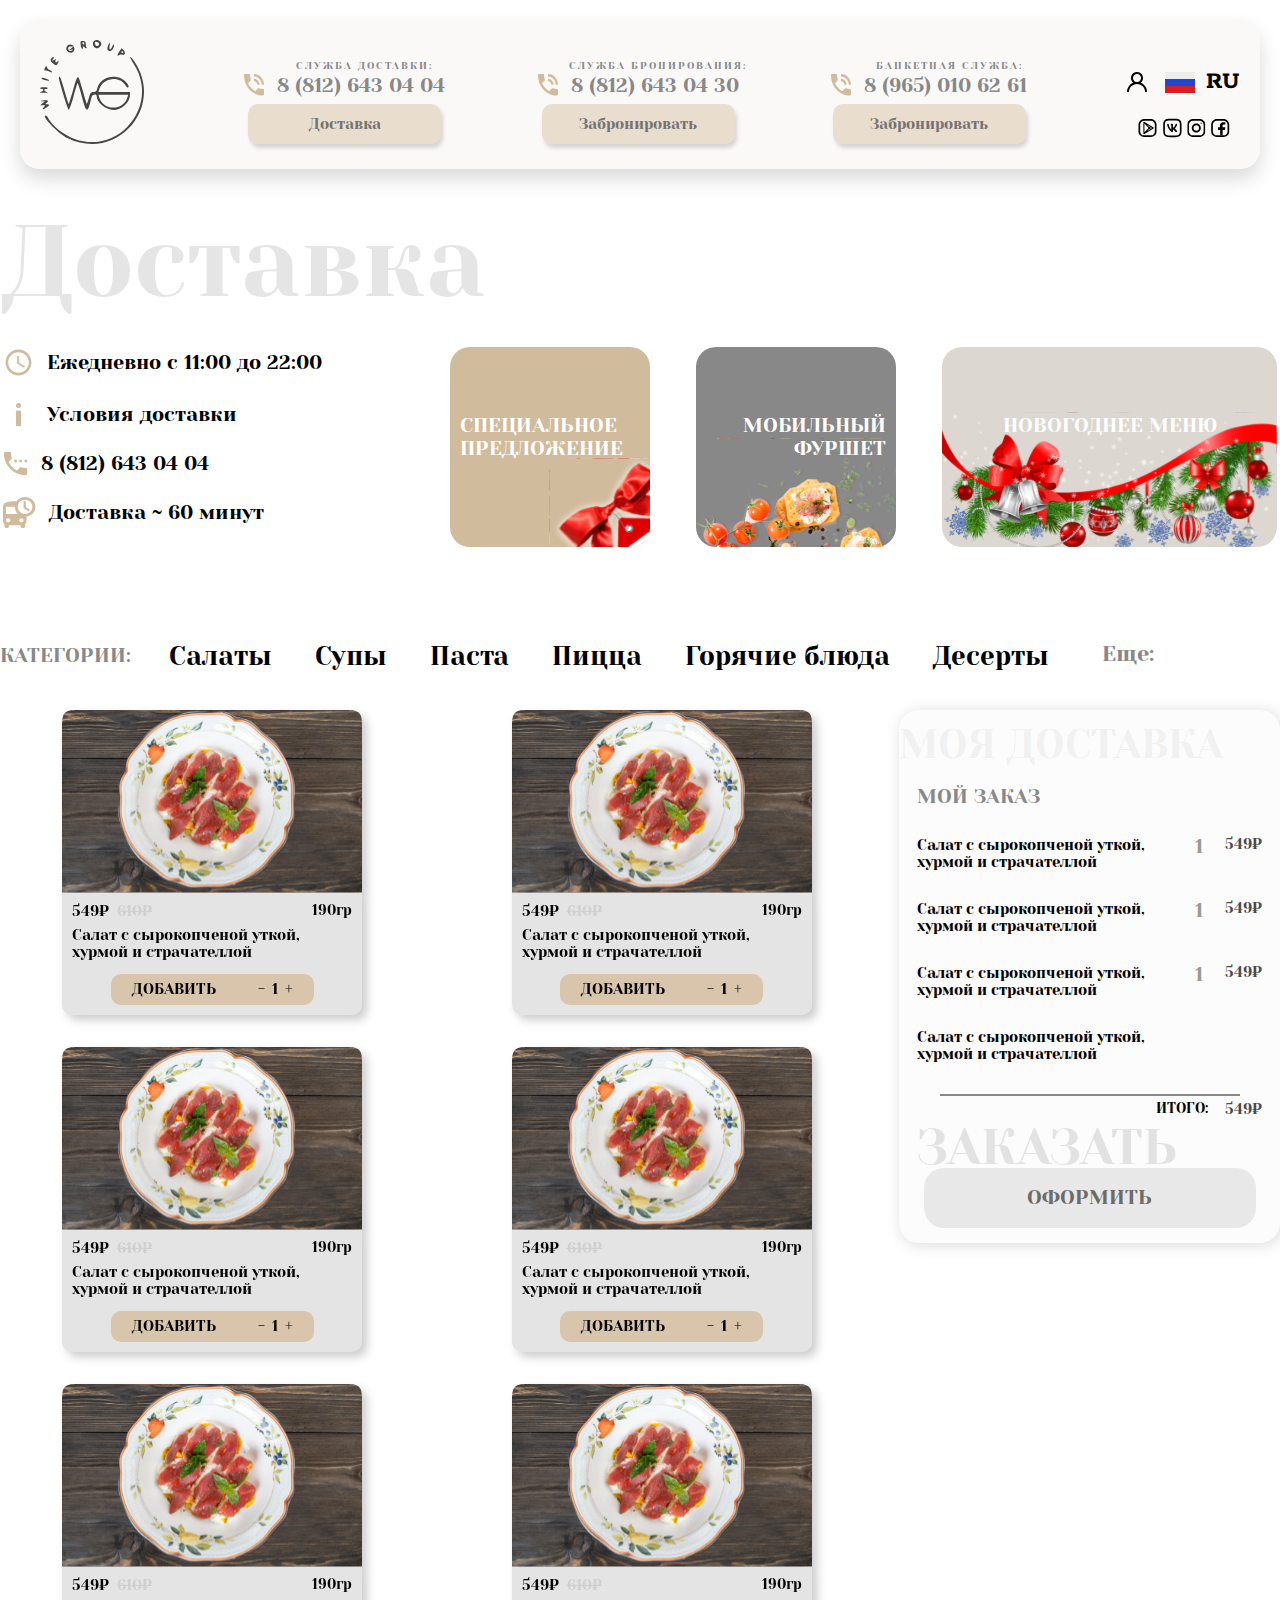
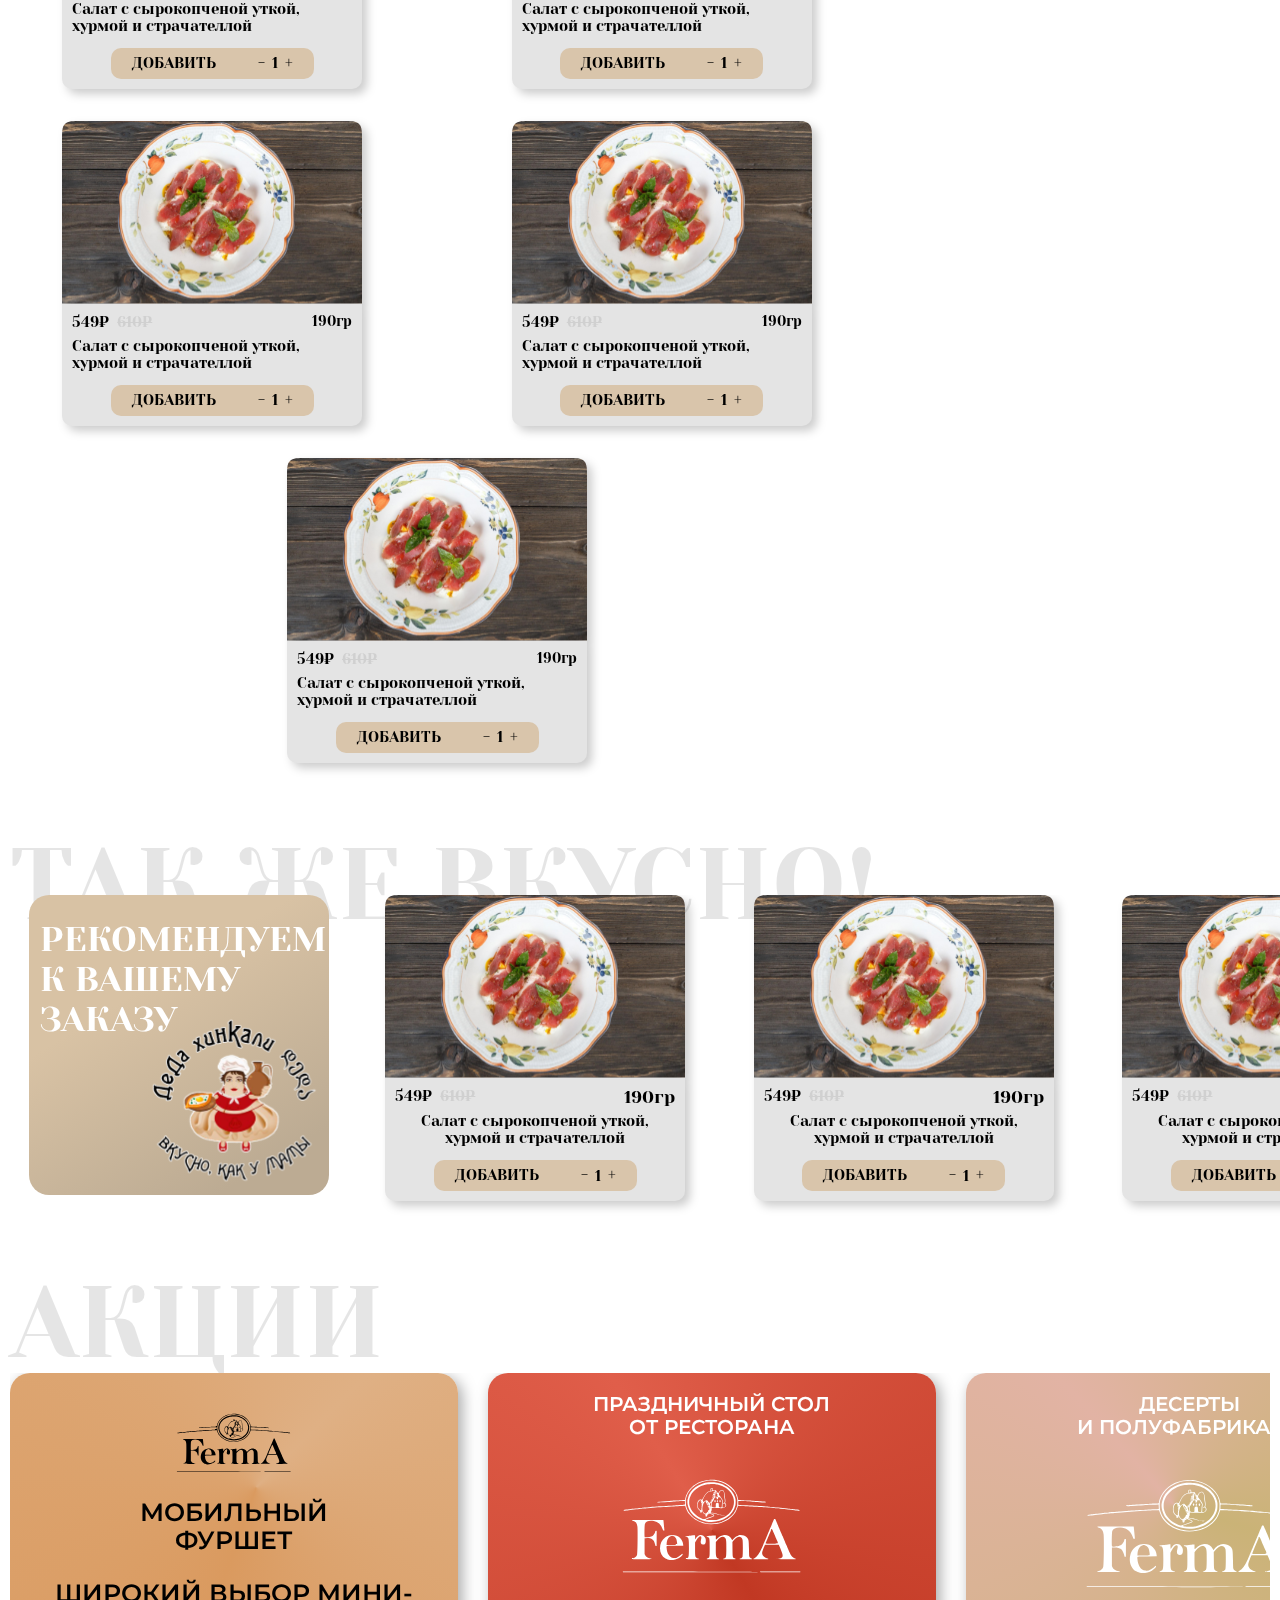
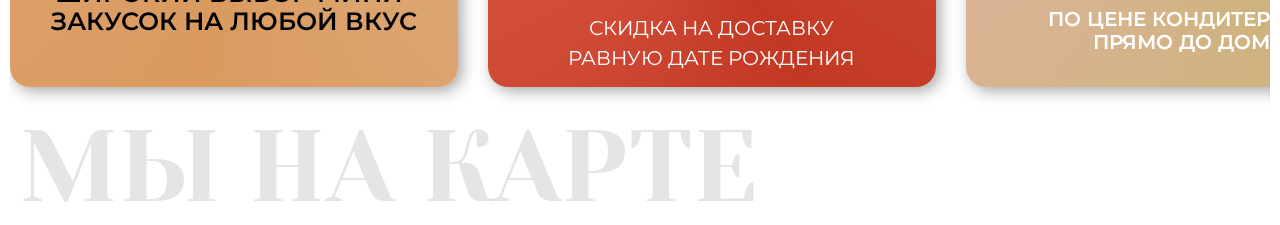
==== commit 003941f5: "fix popups" ====
--- a/menu.html
+++ b/menu.html
@@ -1,21 +1,22 @@
 <!DOCTYPE html>
 <html lang="en">
+
 <head>
     <meta charset="UTF-8">
     <meta http-equiv="X-UA-Compatible" content="IE=edge">
     <meta name="viewport" content="width=device-width, initial-scale=1.0">
     <link rel="preconnect" href="https://fonts.googleapis.com">
     <link rel="preconnect" href="https://fonts.gstatic.com" crossorigin>
-    <link href="https://fonts.googleapis.com/css2?family=Montserrat:wght@300;400;600&family=Rokkitt:wght@400;600&family=Yeseva+One&display=swap" rel="stylesheet">
     <link
-      rel="stylesheet"
-      href="https://unpkg.com/swiper/swiper-bundle.min.css"
-    />
+        href="https://fonts.googleapis.com/css2?family=Montserrat:wght@300;400;600&family=Rokkitt:wght@400;600&family=Yeseva+One&display=swap"
+        rel="stylesheet">
+    <link rel="stylesheet" href="./css/swiper-bundle.min.css" />
     <link rel="stylesheet" href="./css/style.css">
     <title>Document</title>
 </head>
+
 <body>
-    <header class="header">
+    <header class="header lock-padding">
         <div class="header__container _container">
             <div class="header__desktop">
                 <div class="header__logo">
@@ -59,7 +60,7 @@
                     <div class="header__about-items">
                         <div class="header__about-item">
                             <div class="header__about-item-profile">
-                                    <img src="./img/icon/Profile.svg" alt="">
+                                <img src="./img/icon/Profile.svg" alt="">
                             </div>
                             <div class="header__about-item-flag">
                                 <img src="./img/icon/flagRu.svg" alt="">
@@ -70,12 +71,12 @@
                         </div>
                         <div class="header__about-item"></div>
                     </div>
-                <div class="header__about-social">
-                    <img class="header__about-social-img" src="./img/icon/googleplayicons.svg" alt="">
-                    <img class="header__about-social-img" src="./img/icon/Vkicons.svg" alt="">
-                    <img class="header__about-social-img" src="./img/icon/Instagramicons.svg" alt="">
-                    <img class="header__about-social-img" src="./img/icon/facebookicons.svg" alt="">
-                </div>
+                    <div class="header__about-social">
+                        <img class="header__about-social-img" src="./img/icon/googleplayicons.svg" alt="">
+                        <img class="header__about-social-img" src="./img/icon/Vkicons.svg" alt="">
+                        <img class="header__about-social-img" src="./img/icon/Instagramicons.svg" alt="">
+                        <img class="header__about-social-img" src="./img/icon/facebookicons.svg" alt="">
+                    </div>
                 </div>
             </div>
         </div>
@@ -92,882 +93,1316 @@
         </div>
     </header>
     <main class="main__menu">
-    <div class="delivery-menu">
-        <div class="delivery-menu__container _container">
-            <div class="delivery-menu-title">Доставка</div>
-            <div class="delivery-menu-content delivery-content">
-                <div class="delivery-content__descr">
-                        <div class="delivery-content__descr-items content__descr">
-                        <div class="content__descr-item">
-                            <img src="./img/menu__delivery/clock.svg" alt="">
-                            Ежедневно с 11:00 до 22:00
-                        </div>
-                        <div class="content__descr-item">
-                            <img src="./img/menu__delivery/conditions.svg" alt="">
-                            Условия доставки
-                        </div>
-                        <div class="content__descr-item">
-                            <img src="./img/menu__delivery/call.svg" alt="">
-                            8 (812) 643 04 04
-                        </div>
-                        <div class="content__descr-item">
-                            <img src="./img/menu__delivery/auto.svg" alt="">
-                            Доставка ~ 60 минут
-                        </div>
-                        </div>
-                        <div class="delivery-content-cards">
-                            <div class="delivery-content-cards_one">
-                                <div class="delivery-content-cards__title">Специальное
-                                    предложение</div>
-                                <img src="./img/menu__delivery/slider/bant.svg" alt="">
-                            </div>
-                            <div class="delivery-content-cards_two">
-                                <div class="delivery-content-cards__title">Мобильный
-                                    фуршет</div>
-                                <img src="./img/menu__delivery/slider/sushi.svg" alt="">
-                            </div>
-                            <div class="delivery-content-cards_three">
-                                <div class="delivery-content-cards__title">новогоднее
-                                    меню</div>
-                                <img src="./img/menu__delivery/slider/newYear.svg" alt="">
-                            </div>
-                        </div>
-                </div>
-                <div class="delivery-content-slider">
-                    <div class="swiper deliverySwiper _container">
-                        <div class="swiper-wrapper">
-                          <div class="swiper-slide stock_slider">
-                            <div class="delivery-content-cards_one">
-                                <div class="delivery-content-cards__title">Специальное
-                                    предложение</div>
-                                <img src="./img/menu__delivery/slider/bant.svg" alt="">
-                            </div>
-                          </div>
-                          <div class="swiper-slide stock_slider">
+        <div class="wrapper">
+            <div class="delivery-menu">
+                <div class="delivery-menu__container _container">
+                    <div class="delivery-menu-title">Доставка</div>
+                    <div class="delivery-menu-content delivery-content">
+                        <div class="delivery-content__descr">
+                            <div class="delivery-content__descr-items content__descr">
+                                <div class="content__descr-item">
+                                    <img src="./img/menu__delivery/clock.svg" alt="">
+                                    Ежедневно с 11:00 до 22:00
+                                </div>
+                                <div class="content__descr-item">
+                                    <img src="./img/menu__delivery/conditions.svg" alt="">
+                                    Условия доставки
+                                </div>
+                                <div class="content__descr-item">
+                                    <img src="./img/menu__delivery/call.svg" alt="">
+                                    8 (812) 643 04 04
+                                </div>
+                                <div class="content__descr-item">
+                                    <img src="./img/menu__delivery/auto.svg" alt="">
+                                    Доставка ~ 60 минут
+                                </div>
+                            </div>
+                            <div class="delivery-content-cards">
+                                <div class="delivery-content-cards_one">
+                                    <div class="delivery-content-cards__title">Специальное
+                                        предложение</div>
+                                    <img src="./img/menu__delivery/slider/bant.svg" alt="">
+                                </div>
                                 <div class="delivery-content-cards_two">
                                     <div class="delivery-content-cards__title">Мобильный
                                         фуршет</div>
                                     <img src="./img/menu__delivery/slider/sushi.svg" alt="">
                                 </div>
-                          </div>
-                          <div class="swiper-slide stock_slider">
-                            <div class="delivery-content-cards_three">
-                                <div class="delivery-content-cards__title">новогоднее
-                                    меню</div>
-                                <img src="./img/menu__delivery/slider/newYear.svg" alt="">
-                            </div>
-                          </div>
-                        <div class="swiper-pagination"></div>
-                      </div>
-                </div>
-                </div>
-
-
-                </div>
+                                <div class="delivery-content-cards_three">
+                                    <div class="delivery-content-cards__title">новогоднее
+                                        меню</div>
+                                    <img src="./img/menu__delivery/slider/newYear.svg" alt="">
+                                </div>
+                            </div>
+                        </div>
+                        <div class="delivery-content-slider">
+                            <div class="swiper deliverySwiper _container">
+                                <div class="swiper-wrapper">
+                                    <div class="swiper-slide stock_slider">
+                                        <div class="delivery-content-cards_one">
+                                            <div class="delivery-content-cards__title">Специальное
+                                                предложение</div>
+                                            <img src="./img/menu__delivery/slider/bant.svg" alt="">
+                                        </div>
+                                    </div>
+                                    <div class="swiper-slide stock_slider">
+                                        <div class="delivery-content-cards_two">
+                                            <div class="delivery-content-cards__title">Мобильный
+                                                фуршет</div>
+                                            <img src="./img/menu__delivery/slider/sushi.svg" alt="">
+                                        </div>
+                                    </div>
+                                    <div class="swiper-slide stock_slider">
+                                        <div class="delivery-content-cards_three">
+                                            <div class="delivery-content-cards__title">новогоднее
+                                                меню</div>
+                                            <img src="./img/menu__delivery/slider/newYear.svg" alt="">
+                                        </div>
+                                    </div>
+                                    <div class="swiper-pagination"></div>
+                                </div>
+                            </div>
+                        </div>
+                    </div>
+                </div>
+            </div>
+            <div class="delivery__menu-mobile menu-mobile">
+                <div class="menu-mobile-btn">
+                    <a class="menu-mobile-button" href="#">
+                        <img src="./img/icon/traced.svg" class="menu-mobile-icon" />
+                        <div class="menu-mobile-text">Горячие закуски</div>
+                        <img src="./img/icon/arrow.svg" class="menu-mobile-iconOpen">
+                    </a>
+                </div>
+                <div class="menu-mobile-title">
+                    <div class="menu-mobile-text">
+                        Горячие закуски
+                    </div>
+                    <hr class="hr-line-mobile">
+                </div>
+                <div class="menu-mobile-card mobile-card">
+                    <div class="mobile-card-img"><img src="./img/mobile_menyEat.svg" alt=""></div>
+                    <div class="menu-card-body">
+                        <div class="mobile-card-title">Каша из цветной капусты с раковыми шейками</div>
+                        <div class="mobile-card-price card-price">
+                            <div class="card-price-weight">290 г</div>
+                            <div class="card-price-no">738 ₽</div>
+                            <div class="card-price-yes">738 ₽</div>
+                        </div>
+                        <div class="mobile-card-counter">
+                            <div class="menu-counter" data-counter>
+                                <div class="menu-counter__button counter__button_minus">-</div>
+                                <div class="menu-counter__input"><input value="1" type="text" disabled></div>
+                                <div class="menu-counter__button counter__button_plus">+</div>
+                            </div>
+                            <div class="mobile-card-btn">
+                                <a href="#popup-dish" class="mobile-card-button popup-link">В корзину</a>
+                            </div>
+                        </div>
+                    </div>
+                </div>
+                <div class="menu-mobile-card mobile-card">
+                    <div class="mobile-card-img"><img src="./img/mobile_menyEat.svg" alt=""></div>
+                    <div class="menu-card-body">
+                        <div class="mobile-card-title">Каша из цветной капусты с раковыми шейками</div>
+                        <div class="mobile-card-price card-price">
+                            <div class="card-price-weight">290 г</div>
+                            <div class="card-price-no">738 ₽</div>
+                            <div class="card-price-yes">738 ₽</div>
+                        </div>
+                        <div class="mobile-card-counter">
+                            <div class="menu-counter" data-counter>
+                                <div class="menu-counter__button counter__button_minus">-</div>
+                                <div class="menu-counter__input"><input value="1" type="text" disabled></div>
+                                <div class="menu-counter__button counter__button_plus">+</div>
+                            </div>
+                            <div class="mobile-card-btn">
+                                <a href="#popup-dish" class="mobile-card-button popup-link">В корзину</a>
+                            </div>
+                        </div>
+                    </div>
+                </div>
+                <div class="menu-mobile-card mobile-card">
+                    <div class="mobile-card-img"><img src="./img/mobile_menyEat.svg" alt=""></div>
+                    <div class="menu-card-body">
+                        <div class="mobile-card-title">Каша из цветной капусты с раковыми шейками</div>
+                        <div class="mobile-card-price card-price">
+                            <div class="card-price-weight">290 г</div>
+                            <div class="card-price-no">738 ₽</div>
+                            <div class="card-price-yes">738 ₽</div>
+                        </div>
+                        <div class="mobile-card-counter">
+                            <div class="menu-counter" data-counter>
+                                <div class="menu-counter__button counter__button_minus">-</div>
+                                <div class="menu-counter__input"><input value="1" type="text" disabled></div>
+                                <div class="menu-counter__button counter__button_plus">+</div>
+                            </div>
+                            <div class="mobile-card-btn">
+                                <a href="#popup-dish" class="mobile-card-button popup-link">В корзину</a>
+                            </div>
+                        </div>
+                    </div>
+                </div>
+                <div class="menu-mobile-card mobile-card">
+                    <div class="mobile-card-img"><img src="./img/mobile_menyEat.svg" alt=""></div>
+                    <div class="menu-card-body">
+                        <div class="mobile-card-title">Каша из цветной капусты с раковыми шейками</div>
+                        <div class="mobile-card-price card-price">
+                            <div class="card-price-weight">290 г</div>
+                            <div class="card-price-no">738 ₽</div>
+                            <div class="card-price-yes">738 ₽</div>
+                        </div>
+                        <div class="mobile-card-counter">
+                            <div class="menu-counter" data-counter>
+                                <div class="menu-counter__button counter__button_minus">-</div>
+                                <div class="menu-counter__input"><input value="1" type="text" disabled></div>
+                                <div class="menu-counter__button counter__button_plus">+</div>
+                            </div>
+                            <div class="mobile-card-btn">
+                                <a href="#popup-dish" class="mobile-card-button popup-link">В корзину</a>
+                            </div>
+                        </div>
+                    </div>
+                </div>
+            </div>
+            <div class="menu">
+                <div class="menu__container _container">
+                    <div class="menu__header">
+                        <div class="menu__header-desktop">
+                            <div class="menu__header-desktop-title">Категории:</div>
+                            <ul class="menu__header-items">
+                                <li class="menu__header-item"><a href="">Салаты</a></li>
+                                <li class="menu__header-item"><a href="">Супы</a></li>
+                                <li class="menu__header-item"><a href="">Паста</a></li>
+                                <li class="menu__header-item"><a href="">Пицца</a></li>
+                                <li class="menu__header-item"><a href="">Горячие блюда</a></li>
+                                <li class="menu__header-item"><a href="">Десерты</a></li>
+                            </ul>
+                            <div class="menu__header-desktop-and">Еще:</div>
+                        </div>
+                    </div>
+                    <div class="menu__body">
+                        <div class="menu__items">
+
+                            <div class="menu__item">
+                                <div class="menu__item-img">
+                                    <img src="./img/menu__delivery/salat.svg" alt="">
+                                </div>
+                                <div class="menu__item-descr menu-descr">
+
+                                    <div class="menu__item-body">
+                                        <div class="menu-decsr-info">
+
+                                            <div class="menu-descr-price">
+                                                <div class="menu-descr-price-sales">549₽</div>
+                                                <div class="menu-descr-price-nosales">610₽</div>
+                                            </div>
+
+                                            <div class="menu-descr-weight">
+                                                190гр
+                                            </div>
+                                        </div>
+
+                                        <div class="menu-descr-text">
+                                            Салат с сырокопченой уткой, хурмой и страчателлой
+                                        </div>
+
+                                        <div class="menu-descr-btn">
+                                            <a class="menu-descr-button" href="">
+                                                <div class="menu-descr-button_title">Добавить</div>
+                                                <div class="counter" data-counter>
+                                                    <div class="counter__button counter__button_minus">-</div>
+                                                    <div class="counter__input"><input value="1" type="text" disabled>
+                                                    </div>
+                                                    <div class="counter__button counter__button_plus">+</div>
+                                                </div>
+                                            </a>
+                                        </div>
+                                    </div>
+                                </div>
+                            </div>
+
+                            <div class="menu__item">
+                                <div class="menu__item-img">
+                                    <img src="./img/menu__delivery/salat.svg" alt="">
+                                </div>
+                                <div class="menu__item-descr menu-descr">
+
+                                    <div class="menu__item-body">
+                                        <div class="menu-decsr-info">
+
+                                            <div class="menu-descr-price">
+                                                <div class="menu-descr-price-sales">549₽</div>
+                                                <div class="menu-descr-price-nosales">610₽</div>
+                                            </div>
+
+                                            <div class="menu-descr-weight">
+                                                190гр
+                                            </div>
+                                        </div>
+
+                                        <div class="menu-descr-text">
+                                            Салат с сырокопченой уткой, хурмой и страчателлой
+                                        </div>
+
+                                        <div class="menu-descr-btn">
+                                            <a class="menu-descr-button" href="">
+                                                <div class="menu-descr-button_title">Добавить</div>
+                                                <div class="counter" data-counter>
+                                                    <div class="counter__button counter__button_minus">-</div>
+                                                    <div class="counter__input"><input value="1" type="text" disabled>
+                                                    </div>
+                                                    <div class="counter__button counter__button_plus">+</div>
+                                                </div>
+                                            </a>
+                                        </div>
+                                    </div>
+                                </div>
+                            </div>
+
+                            <div class="menu__item">
+                                <div class="menu__item-img">
+                                    <img src="./img/menu__delivery/salat.svg" alt="">
+                                </div>
+                                <div class="menu__item-descr menu-descr">
+
+                                    <div class="menu__item-body">
+                                        <div class="menu-decsr-info">
+
+                                            <div class="menu-descr-price">
+                                                <div class="menu-descr-price-sales">549₽</div>
+                                                <div class="menu-descr-price-nosales">610₽</div>
+                                            </div>
+
+                                            <div class="menu-descr-weight">
+                                                190гр
+                                            </div>
+                                        </div>
+
+                                        <div class="menu-descr-text">
+                                            Салат с сырокопченой уткой, хурмой и страчателлой
+                                        </div>
+
+                                        <div class="menu-descr-btn">
+                                            <a class="menu-descr-button" href="">
+                                                <div class="menu-descr-button_title">Добавить</div>
+                                                <div class="counter" data-counter>
+                                                    <div class="counter__button counter__button_minus">-</div>
+                                                    <div class="counter__input"><input value="1" type="text" disabled>
+                                                    </div>
+                                                    <div class="counter__button counter__button_plus">+</div>
+                                                </div>
+                                            </a>
+                                        </div>
+                                    </div>
+                                </div>
+                            </div>
+
+                            <div class="menu__item">
+                                <div class="menu__item-img">
+                                    <img src="./img/menu__delivery/salat.svg" alt="">
+                                </div>
+                                <div class="menu__item-descr menu-descr">
+
+                                    <div class="menu__item-body">
+                                        <div class="menu-decsr-info">
+
+                                            <div class="menu-descr-price">
+                                                <div class="menu-descr-price-sales">549₽</div>
+                                                <div class="menu-descr-price-nosales">610₽</div>
+                                            </div>
+
+                                            <div class="menu-descr-weight">
+                                                190гр
+                                            </div>
+                                        </div>
+
+                                        <div class="menu-descr-text">
+                                            Салат с сырокопченой уткой, хурмой и страчателлой
+                                        </div>
+
+                                        <div class="menu-descr-btn">
+                                            <a class="menu-descr-button" href="">
+                                                <div class="menu-descr-button_title">Добавить</div>
+                                                <div class="counter" data-counter>
+                                                    <div class="counter__button counter__button_minus">-</div>
+                                                    <div class="counter__input"><input value="1" type="text" disabled>
+                                                    </div>
+                                                    <div class="counter__button counter__button_plus">+</div>
+                                                </div>
+                                            </a>
+                                        </div>
+                                    </div>
+                                </div>
+                            </div>
+
+                            <div class="menu__item">
+                                <div class="menu__item-img">
+                                    <img src="./img/menu__delivery/salat.svg" alt="">
+                                </div>
+                                <div class="menu__item-descr menu-descr">
+
+                                    <div class="menu__item-body">
+                                        <div class="menu-decsr-info">
+
+                                            <div class="menu-descr-price">
+                                                <div class="menu-descr-price-sales">549₽</div>
+                                                <div class="menu-descr-price-nosales">610₽</div>
+                                            </div>
+
+                                            <div class="menu-descr-weight">
+                                                190гр
+                                            </div>
+                                        </div>
+
+                                        <div class="menu-descr-text">
+                                            Салат с сырокопченой уткой, хурмой и страчателлой
+                                        </div>
+
+                                        <div class="menu-descr-btn">
+                                            <a class="menu-descr-button" href="">
+                                                <div class="menu-descr-button_title">Добавить</div>
+                                                <div class="counter" data-counter>
+                                                    <div class="counter__button counter__button_minus">-</div>
+                                                    <div class="counter__input"><input value="1" type="text" disabled>
+                                                    </div>
+                                                    <div class="counter__button counter__button_plus">+</div>
+                                                </div>
+                                            </a>
+                                        </div>
+                                    </div>
+                                </div>
+                            </div>
+
+                            <div class="menu__item">
+                                <div class="menu__item-img">
+                                    <img src="./img/menu__delivery/salat.svg" alt="">
+                                </div>
+                                <div class="menu__item-descr menu-descr">
+
+                                    <div class="menu__item-body">
+                                        <div class="menu-decsr-info">
+
+                                            <div class="menu-descr-price">
+                                                <div class="menu-descr-price-sales">549₽</div>
+                                                <div class="menu-descr-price-nosales">610₽</div>
+                                            </div>
+
+                                            <div class="menu-descr-weight">
+                                                190гр
+                                            </div>
+                                        </div>
+
+                                        <div class="menu-descr-text">
+                                            Салат с сырокопченой уткой, хурмой и страчателлой
+                                        </div>
+
+                                        <div class="menu-descr-btn">
+                                            <a class="menu-descr-button" href="">
+                                                <div class="menu-descr-button_title">Добавить</div>
+                                                <div class="counter" data-counter>
+                                                    <div class="counter__button counter__button_minus">-</div>
+                                                    <div class="counter__input"><input value="1" type="text" disabled>
+                                                    </div>
+                                                    <div class="counter__button counter__button_plus">+</div>
+                                                </div>
+                                            </a>
+                                        </div>
+                                    </div>
+                                </div>
+                            </div>
+
+                            <div class="menu__item">
+                                <div class="menu__item-img">
+                                    <img src="./img/menu__delivery/salat.svg" alt="">
+                                </div>
+                                <div class="menu__item-descr menu-descr">
+
+                                    <div class="menu__item-body">
+                                        <div class="menu-decsr-info">
+
+                                            <div class="menu-descr-price">
+                                                <div class="menu-descr-price-sales">549₽</div>
+                                                <div class="menu-descr-price-nosales">610₽</div>
+                                            </div>
+
+                                            <div class="menu-descr-weight">
+                                                190гр
+                                            </div>
+                                        </div>
+
+                                        <div class="menu-descr-text">
+                                            Салат с сырокопченой уткой, хурмой и страчателлой
+                                        </div>
+
+                                        <div class="menu-descr-btn">
+                                            <a class="menu-descr-button" href="">
+                                                <div class="menu-descr-button_title">Добавить</div>
+                                                <div class="counter" data-counter>
+                                                    <div class="counter__button counter__button_minus">-</div>
+                                                    <div class="counter__input"><input value="1" type="text" disabled>
+                                                    </div>
+                                                    <div class="counter__button counter__button_plus">+</div>
+                                                </div>
+                                            </a>
+                                        </div>
+                                    </div>
+                                </div>
+                            </div>
+
+                            <div class="menu__item">
+                                <div class="menu__item-img">
+                                    <img src="./img/menu__delivery/salat.svg" alt="">
+                                </div>
+                                <div class="menu__item-descr menu-descr">
+
+                                    <div class="menu__item-body">
+                                        <div class="menu-decsr-info">
+
+                                            <div class="menu-descr-price">
+                                                <div class="menu-descr-price-sales">549₽</div>
+                                                <div class="menu-descr-price-nosales">610₽</div>
+                                            </div>
+
+                                            <div class="menu-descr-weight">
+                                                190гр
+                                            </div>
+                                        </div>
+
+                                        <div class="menu-descr-text">
+                                            Салат с сырокопченой уткой, хурмой и страчателлой
+                                        </div>
+
+                                        <div class="menu-descr-btn">
+                                            <a class="menu-descr-button" href="">
+                                                <div class="menu-descr-button_title">Добавить</div>
+                                                <div class="counter" data-counter>
+                                                    <div class="counter__button counter__button_minus">-</div>
+                                                    <div class="counter__input"><input value="1" type="text" disabled>
+                                                    </div>
+                                                    <div class="counter__button counter__button_plus">+</div>
+                                                </div>
+                                            </a>
+                                        </div>
+                                    </div>
+                                </div>
+                            </div>
+
+                            <div class="menu__item">
+                                <div class="menu__item-img">
+                                    <img src="./img/menu__delivery/salat.svg" alt="">
+                                </div>
+                                <div class="menu__item-descr menu-descr">
+
+                                    <div class="menu__item-body">
+                                        <div class="menu-decsr-info">
+
+                                            <div class="menu-descr-price">
+                                                <div class="menu-descr-price-sales">549₽</div>
+                                                <div class="menu-descr-price-nosales">610₽</div>
+                                            </div>
+
+                                            <div class="menu-descr-weight">
+                                                190гр
+                                            </div>
+                                        </div>
+
+                                        <div class="menu-descr-text">
+                                            Салат с сырокопченой уткой, хурмой и страчателлой
+                                        </div>
+
+                                        <div class="menu-descr-btn">
+                                            <a class="menu-descr-button" href="">
+                                                <div class="menu-descr-button_title">Добавить</div>
+                                                <div class="counter" data-counter>
+                                                    <div class="counter__button counter__button_minus">-</div>
+                                                    <div class="counter__input"><input value="1" type="text" disabled>
+                                                    </div>
+                                                    <div class="counter__button counter__button_plus">+</div>
+                                                </div>
+                                            </a>
+                                        </div>
+                                    </div>
+                                </div>
+                            </div>
+                        </div>
+                        <div class="menu__check-wrapper">
+                            <div class="menu__check check">
+                                <div class="check__title">Моя доставка</div>
+                                <div class="check__body">
+                                    <div class="check__subtitle">мой заказ</div>
+                                    <ul class="check__items">
+                                        <li class="check__item">
+                                            <div class="check__item-name">Салат с сырокопченой уткой, хурмой и
+                                                страчателлой
+                                            </div>
+                                            <div class="check__item-counter">1</div>
+                                            <div class="check__item-price">549₽</div>
+                                        </li>
+                                        <li class="check__item">
+                                            <div class="check__item-name">Салат с сырокопченой уткой, хурмой и
+                                                страчателлой
+                                            </div>
+                                            <div class="check__item-counter">1</div>
+                                            <div class="check__item-price">549₽</div>
+                                        </li>
+                                        <li class="check__item">
+                                            <div class="check__item-name">Салат с сырокопченой уткой, хурмой и
+                                                страчателлой
+                                            </div>
+                                            <div class="check__item-counter">1</div>
+                                            <div class="check__item-price">549₽</div>
+                                        </li>
+                                        <li class="check__item">
+                                            <div class="check__item-name">Салат с сырокопченой уткой,<br /> хурмой и
+                                                страчателлой</div>
+                                        </li>
+                                    </ul>
+                                    <div class="line">
+                                        <hr class="hr-line">
+                                    </div>
+                                    <div class="check__price">
+                                        <div class="check__price-text">ИТОГО:</div>
+                                        <div class="check__price-counter">549₽</div>
+                                    </div>
+                                    <div class="check__price-bottomTitle">Заказать</div>
+                                    <div class="check__price-btn">
+                                        <a class="check__price-button" href="./order.html">Оформить</a>
+                                    </div>
+                                </div>
+                            </div>
+                        </div>
+                    </div>
+
+                </div>
+                <div class="delicious">
+                    <div class="delicious__container _container">
+                        <div class="delicious__title">Так же вкусно!</div>
+                    </div>
+                    <div class="swiper deliciousSwiper _container">
+                        <div class="swiper-wrapper">
+                            <div class="swiper-slide">
+                                <div class="slider__item">
+                                    <div class="slider__item-title">Рекомендуем к вашему заказу</div>
+                                    <div class="slider__item-img"><img src="./img/hinkali.svg" alt=""></div>
+                                </div>
+                            </div>
+                            <div class="swiper-slide">
+                                <div class="menu__item">
+                                    <div class="menu__item-img">
+                                        <img src="./img/menu__delivery/salat.svg" alt="">
+                                    </div>
+                                    <div class="menu__item-descr menu-descr">
+
+                                        <div class="menu__item-body">
+                                            <div class="menu-decsr-info">
+
+                                                <div class="menu-descr-price">
+                                                    <div class="menu-descr-price-sales">549₽</div>
+                                                    <div class="menu-descr-price-nosales">610₽</div>
+                                                </div>
+
+                                                <div class="menu-descr-weight">
+                                                    190гр
+                                                </div>
+                                            </div>
+
+                                            <div class="menu-descr-text">
+                                                Салат с сырокопченой уткой, хурмой и страчателлой
+                                            </div>
+
+                                            <div class="menu-descr-btn">
+                                                <a class="menu-descr-button" href="">
+                                                    <div class="menu-descr-button_title">Добавить</div>
+                                                    <div class="counter" data-counter>
+                                                        <div class="counter__button counter__button_minus">-</div>
+                                                        <div class="counter__input"><input value="1" type="text"
+                                                                disabled>
+                                                        </div>
+                                                        <div class="counter__button counter__button_plus">+</div>
+                                                    </div>
+                                                </a>
+                                            </div>
+                                        </div>
+                                    </div>
+                                </div>
+                            </div>
+                            <div class="swiper-slide">
+                                <div class="menu__item">
+                                    <div class="menu__item-img">
+                                        <img src="./img/menu__delivery/salat.svg" alt="">
+                                    </div>
+                                    <div class="menu__item-descr menu-descr">
+
+                                        <div class="menu__item-body">
+                                            <div class="menu-decsr-info">
+
+                                                <div class="menu-descr-price">
+                                                    <div class="menu-descr-price-sales">549₽</div>
+                                                    <div class="menu-descr-price-nosales">610₽</div>
+                                                </div>
+
+                                                <div class="menu-descr-weight">
+                                                    190гр
+                                                </div>
+                                            </div>
+
+                                            <div class="menu-descr-text">
+                                                Салат с сырокопченой уткой, хурмой и страчателлой
+                                            </div>
+
+                                            <div class="menu-descr-btn">
+                                                <a class="menu-descr-button" href="">
+                                                    <div class="menu-descr-button_title">Добавить</div>
+                                                    <div class="counter" data-counter>
+                                                        <div class="counter__button counter__button_minus">-</div>
+                                                        <div class="counter__input"><input value="1" type="text"
+                                                                disabled>
+                                                        </div>
+                                                        <div class="counter__button counter__button_plus">+</div>
+                                                    </div>
+                                                </a>
+                                            </div>
+                                        </div>
+                                    </div>
+                                </div>
+                            </div>
+                            <div class="swiper-slide">
+                                <div class="menu__item">
+                                    <div class="menu__item-img">
+                                        <img src="./img/menu__delivery/salat.svg" alt="">
+                                    </div>
+                                    <div class="menu__item-descr menu-descr">
+
+                                        <div class="menu__item-body">
+                                            <div class="menu-decsr-info">
+
+                                                <div class="menu-descr-price">
+                                                    <div class="menu-descr-price-sales">549₽</div>
+                                                    <div class="menu-descr-price-nosales">610₽</div>
+                                                </div>
+
+                                                <div class="menu-descr-weight">
+                                                    190гр
+                                                </div>
+                                            </div>
+
+                                            <div class="menu-descr-text">
+                                                Салат с сырокопченой уткой, хурмой и страчателлой
+                                            </div>
+
+                                            <div class="menu-descr-btn">
+                                                <a class="menu-descr-button" href="">
+                                                    <div class="menu-descr-button_title">Добавить</div>
+                                                    <div class="counter" data-counter>
+                                                        <div class="counter__button counter__button_minus">-</div>
+                                                        <div class="counter__input"><input value="1" type="text"
+                                                                disabled>
+                                                        </div>
+                                                        <div class="counter__button counter__button_plus">+</div>
+                                                    </div>
+                                                </a>
+                                            </div>
+                                        </div>
+                                    </div>
+                                </div>
+                            </div>
+                            <div class="swiper-slide">
+                                <div class="menu__item">
+                                    <div class="menu__item-img">
+                                        <img src="./img/menu__delivery/salat.svg" alt="">
+                                    </div>
+                                    <div class="menu__item-descr menu-descr">
+
+                                        <div class="menu__item-body">
+                                            <div class="menu-decsr-info">
+
+                                                <div class="menu-descr-price">
+                                                    <div class="menu-descr-price-sales">549₽</div>
+                                                    <div class="menu-descr-price-nosales">610₽</div>
+                                                </div>
+
+                                                <div class="menu-descr-weight">
+                                                    190гр
+                                                </div>
+                                            </div>
+
+                                            <div class="menu-descr-text">
+                                                Салат с сырокопченой уткой, хурмой и страчателлой
+                                            </div>
+
+                                            <div class="menu-descr-btn">
+                                                <a class="menu-descr-button" href="">
+                                                    <div class="menu-descr-button_title">Добавить</div>
+                                                    <div class="counter" data-counter>
+                                                        <div class="counter__button counter__button_minus">-</div>
+                                                        <div class="counter__input"><input value="1" type="text"
+                                                                disabled>
+                                                        </div>
+                                                        <div class="counter__button counter__button_plus">+</div>
+                                                    </div>
+                                                </a>
+                                            </div>
+                                        </div>
+                                    </div>
+                                </div>
+                            </div>
+                            <div class="swiper-pagination"></div>
+                        </div>
+                    </div>
+                </div>
+            </div>
+            <div class="stock _menu-stock">
+                <div class="stock__container _container">
+                    <div class="stock__title">Акции</div>
+                    <div class="swiper stockSwiper _container">
+                        <div class="swiper-wrapper">
+                            <div class="swiper-slide stock_slider">
+                                <div class="stock__item_wrapper">
+                                    <div class="stock__item-img">
+                                        <img src="./img/slider_rest/ferma.svg" alt="">
+                                    </div>
+                                    <div class="stock__item-subtitle">
+                                        Мобильный<br /> фуршет
+                                    </div>
+                                    <div class="stock__item-descr">
+                                        Широкий выбор мини-<br />закусок на любой вкус
+                                    </div>
+                                </div>
+                            </div>
+                            <div class="swiper-slide stock_slider">
+                                <div class="stock__itemTwo_wrapper">
+                                    <div class="stock__itemTwo-subtitle">
+                                        праздничный стол<br /> от ресторана
+                                    </div>
+                                    <div class="stock__itemTwo-img">
+                                        <img src="./img/fermer_white.svg" alt="">
+                                    </div>
+                                    <div class="stock__itemTwo-descr">
+                                        скидка на доставку<br /> равную дате рождения </div>
+                                </div>
+                            </div>
+                            <div class="swiper-slide  stock_slider">
+                                <div class="stock__itemThree_wrapper">
+                                    <div class="stock__itemThree-subtitle">
+                                        Десерты<br /> и
+                                        полуфабрикаты
+                                    </div>
+                                    <div class="stock__itemThree-img">
+                                        <img src="./img/fermer_white.svg" alt="">
+                                    </div>
+                                    <div class="stock__itemThree-descr">
+                                        по цене кондитерской <br />прямо до дома
+                                    </div>
+                                </div>
+                            </div>
+
+                            <div class="swiper-pagination"></div>
+                        </div>
+                    </div>
+                </div>
+            </div>
+            <div class="contacts">
+                <div class="contacts__container">
+                    <div class="contacts__title block__title">
+                        КОНТАКТЫ
+                    </div>
+                    <div class="block__subtitle">
+                        Ежедневно с 11:00 до 22:00
+                    </div>
+                    <div class="contacts__items">
+                        <div class="contact__item">
+                            <img src="./img/icon/call.svg" alt="">
+                            <div class="contact__item-text">
+                                <span>Единая служба бронирования:</span><br>
+                                8 (812) 643 04 30
+                            </div>
+                        </div>
+                        <div class="contact__item">
+                            <img src="./img/icon/call.svg" alt="">
+                            <div class="contact__item-text">
+                                <span>Служба доставки:</span><br>
+                                8 (812) 643 04 04
+                            </div>
+                        </div>
+                        <div class="contact__item">
+                            <img src="./img/icon/call.svg" alt="">
+                            <div class="contact__item-text">
+                                <span>Банкетная служба:</span><br>
+                                8 (965) 010 62 61
+                            </div>
+                        </div>
+                    </div>
+                </div>
+            </div>
+            <nav class="nav lock-padding">
+                <a href="#" class="nav__link">
+                    <span class="nav__text">ГЛАВНАЯ</span>
+                    <img class="nav__icon" src="./img/mobileMenu/roof.svg" alt="">
+                </a>
+                <a href="#popup" class="nav__link popup-link">
+                    <span class="nav__text">ДОСТАВКА</span>
+                    <div class="nav__img--container">
+                        <img class="nav__icon" src="./img/mobileMenu/deliver.svg" alt="">
+                    </div>
+                </a>
+                <a href="#popup-map" class="nav__link popup-link">
+                    <span class="nav__text">КОНТАКТЫ</span>
+                    <img class="nav__icon" src="./img/mobileMenu/call.svg" alt="">
+                </a>
+                <a href="#popup-basket" class="nav__link popup-link">
+                    <span class="nav__text">КОРЗИНА</span>
+                    <img class="nav__icon" src="./img/mobileMenu/basket.svg" alt="">
+                </a>
+            </nav>
+            <div class="map">
+                <div class="map__container _container">
+                    <div class="map__title">
+                        МЫ НА КАРТЕ
+                    </div>
+                    <div class="map__item">
+                        <script type="text/javascript" charset="utf-8" async
+                            src="https://api-maps.yandex.ru/services/constructor/1.0/js/?um=constructor%3Adecc5dee05ef3f4a9d5c31885df697ceb6c979ed216f3307366146026bfb76a8&amp;width=100%25&amp;height=632&amp;lang=ru_RU&amp;scroll=true"></script>
+                    </div>
+                </div>
+            </div>
+        </div>
+    </main>
+
+    <div id="popup-dish" class="popup-dish popup">
+        <div class="popup-dish__body popup-body">
+            <div class="popup-dish__content popup__content">
+                <a href="#" class="popup-dish__close close__popup"><img src="./img/icon/close_popup.svg" alt=""></a>
+                <div class="popup-dish-title">Каша из цветной капусты с раковыми шейками</div>
+                <div class="popup-dish-subtitle">добавьте опцию</div>
+                <div class="popup-dish-line"></div>
+                <div class="popup-dish__block">
+                    <div class="popup-dish__img">
+                        <img src="./img/soupBig.svg" alt="">
+                    </div>
+                    <div class="popup-dish__wrap">
+                        <div class="dish__wrap-descr">
+                            Легкое описание продукта, предоставляющее информацию о составе или методе приготовления, а
+                            так же уникальности блюда.
+                        </div>
+                        <div class="dish__wrap-price">
+                            290 г
+                        </div>
+                    </div>
+                    <div class="counter" data-counter>
+                        <div class="counter__button counter__button_minus">-</div>
+                        <div class="counter__input"><input value="1" type="text" disabled></div>
+                        <div class="counter__button counter__button_plus">+</div>
+                    </div>
+                    <div class="popup-price">
+                        <div class="popup-price-no">738 ₽</div>
+                        <div class="popup-price-yes">738 ₽</div>
+                    </div>
+                    <div class="popup-counter" data-counter>
+                        <div class="popup-counter__button counter__button_minus">-</div>
+                        <div class="popup-counter__input"><input value="1" type="text" disabled></div>
+                        <div class="popup-counter__button counter__button_plus">+</div>
+                    </div>
+                    <div class="popup-dish-btn">
+                        <a href="#popup-basket" class="popup-dish-button popup-link">В корзину</a>
+                    </div>
+                </div>
+            </div>
         </div>
     </div>
-    <div class="delivery__menu-mobile menu-mobile">
-        <div class="menu-mobile-btn">
-            <a class="menu-mobile-button" href="">
-                <img src="./img/icon/traced.svg" class="menu-mobile-icon"/>
-                <div class="menu-mobile-text">Горячие закуски</div>
-                <img src="./img/icon/arrow.svg" class="menu-mobile-iconOpen">
-            </a>
+    <div id="popup-basket" class="popup-basket popup">
+        <div class="popup-basket__body popup__body">
+            <div class="popup-basket__content popup__content">
+                <a href="#" class="popup-basket__close close__popup"><img src="./img/icon/close_popup.svg" alt=""></a>
+                <div class="popup-basket-title">Корзина</div>
+                <div class="popup-basket-subtitle">Ваш заказ</div>
+                <div class="popup-basket-line"></div>
+                <div class="popup-basket-items">
+                    <div class="menu-mobile-card mobile-card">
+                        <div class="mobile-card-img"><img src="./img/mobile_menyEat.svg" alt=""></div>
+                        <div class="menu-card-body">
+                            <div class="mobile-card-title">Каша из цветной капусты с раковыми шейками</div>
+                            <div class="mobile-card-price card-price">
+                                <div class="card-price-weight">290 г</div>
+                                <div class="card-price-no">738 ₽</div>
+                                <div class="card-price-yes">738 ₽</div>
+                            </div>
+                            <div class="mobile-card-counter">
+                                <div class="menu-counter" data-counter>
+                                    <div class="menu-counter__button counter__button_minus">-</div>
+                                    <div class="menu-counter__input-popup"><input value="1" type="text" disabled></div>
+                                    <div class="menu-counter__button counter__button_plus">+</div>
+                                </div>
+                                <div class="mobile-card-btn">
+                                    <a href="#" class="mobile-card-button">В корзину</a>
+                                </div>
+                            </div>
+                        </div>
+                    </div>
+                    <div class="menu-mobile-card mobile-card">
+                        <div class="mobile-card-img"><img src="./img/mobile_menyEat.svg" alt=""></div>
+                        <div class="menu-card-body">
+                            <div class="mobile-card-title">Каша из цветной капусты с раковыми шейками</div>
+                            <div class="mobile-card-price card-price">
+                                <div class="card-price-weight">290 г</div>
+                                <div class="card-price-no">738 ₽</div>
+                                <div class="card-price-yes">738 ₽</div>
+                            </div>
+                            <div class="mobile-card-counter">
+                                <div class="menu-counter" data-counter>
+                                    <div class="menu-counter__button counter__button_minus">-</div>
+                                    <div class="menu-counter__input-popup"><input value="1" type="text" disabled></div>
+                                    <div class="menu-counter__button counter__button_plus">+</div>
+                                </div>
+                                <div class="mobile-card-btn">
+                                    <a href="" class="mobile-card-button">В корзину</a>
+                                </div>
+                            </div>
+                        </div>
+                    </div>
+                    <div class="menu-mobile-card mobile-card">
+                        <div class="mobile-card-img"><img src="./img/mobile_menyEat.svg" alt=""></div>
+                        <div class="menu-card-body">
+                            <div class="mobile-card-title">Каша из цветной капусты с раковыми шейками</div>
+                            <div class="mobile-card-price card-price">
+                                <div class="card-price-weight">290 г</div>
+                                <div class="card-price-no">738 ₽</div>
+                                <div class="card-price-yes">738 ₽</div>
+                            </div>
+                            <div class="mobile-card-counter">
+                                <div class="menu-counter" data-counter>
+                                    <div class="menu-counter__button counter__button_minus">-</div>
+                                    <div class="menu-counter__input-popup"><input value="1" type="text" disabled></div>
+                                    <div class="menu-counter__button counter__button_plus">+</div>
+                                </div>
+                                <div class="mobile-card-btn">
+                                    <a href="" class="mobile-card-button">В корзину</a>
+                                </div>
+                            </div>
+                        </div>
+                    </div>
+                    <div class="menu-mobile-card mobile-card">
+                        <div class="mobile-card-img"><img src="./img/mobile_menyEat.svg" alt=""></div>
+                        <div class="menu-card-body">
+                            <div class="mobile-card-title">Каша из цветной капусты с раковыми шейками</div>
+                            <div class="mobile-card-price card-price">
+                                <div class="card-price-weight">290 г</div>
+                                <div class="card-price-no">738 ₽</div>
+                                <div class="card-price-yes">738 ₽</div>
+                            </div>
+                            <div class="mobile-card-counter">
+                                <div class="menu-counter" data-counter>
+                                    <div class="menu-counter__button counter__button_minus">-</div>
+                                    <div class="menu-counter__input-popup"><input value="1" type="text" disabled></div>
+                                    <div class="menu-counter__button counter__button_plus">+</div>
+                                </div>
+                                <div class="mobile-card-btn">
+                                    <a href="" class="mobile-card-button">В корзину</a>
+                                </div>
+                            </div>
+                        </div>
+                    </div>
+                    <div class="menu-mobile-card mobile-card">
+                        <div class="mobile-card-img"><img src="./img/mobile_menyEat.svg" alt=""></div>
+                        <div class="menu-card-body">
+                            <div class="mobile-card-title">Каша из цветной капусты с раковыми шейками</div>
+                            <div class="mobile-card-price card-price">
+                                <div class="card-price-weight">290 г</div>
+                                <div class="card-price-no">738 ₽</div>
+                                <div class="card-price-yes">738 ₽</div>
+                            </div>
+                            <div class="mobile-card-counter">
+                                <div class="menu-counter" data-counter>
+                                    <div class="menu-counter__button counter__button_minus">-</div>
+                                    <div class="menu-counter__input-popup"><input value="1" type="text" disabled></div>
+                                    <div class="menu-counter__button counter__button_plus">+</div>
+                                </div>
+                                <div class="mobile-card-btn">
+                                    <a href="" class="mobile-card-button">В корзину</a>
+                                </div>
+                            </div>
+                        </div>
+                    </div>
+                    <div class="menu-mobile-card mobile-card">
+                        <div class="mobile-card-img"><img src="./img/mobile_menyEat.svg" alt=""></div>
+                        <div class="menu-card-body">
+                            <div class="mobile-card-title">Каша из цветной капусты с раковыми шейками</div>
+                            <div class="mobile-card-price card-price">
+                                <div class="card-price-weight">290 г</div>
+                                <div class="card-price-no">738 ₽</div>
+                                <div class="card-price-yes">738 ₽</div>
+                            </div>
+                            <div class="mobile-card-counter">
+                                <div class="menu-counter" data-counter>
+                                    <div class="menu-counter__button counter__button_minus">-</div>
+                                    <div class="menu-counter__input-popup"><input value="1" type="text" disabled></div>
+                                    <div class="menu-counter__button counter__button_plus">+</div>
+                                </div>
+                                <div class="mobile-card-btn">
+                                    <a href="" class="mobile-card-button">В корзину</a>
+                                </div>
+                            </div>
+                        </div>
+                    </div>
+                </div>
+            </div>
         </div>
-        <div class="menu-mobile-title">
-            <div class="menu-mobile-text">
-                Горячие закуски 
-            </div>
-            <hr class="hr-line-mobile">
-        </div>
-        <div class="menu-mobile-card mobile-card">
-            <div class="mobile-card-img"><img src="./img/mobile_menyEat.svg" alt=""></div>
-            <div class="menu-card-body">
-                <div class="mobile-card-title">Каша из цветной капусты с раковыми шейками</div>
-                <div class="mobile-card-price card-price">
-                    <div class="card-price-weight">290 г</div>
-                    <div class="card-price-no">738 ₽</div>
-                    <div class="card-price-yes">738 ₽</div>
-                </div>
-                <div class="mobile-card-counter">
-                    <div class="menu-counter" data-counter>
-                        <div class="menu-counter__button counter__button_minus">-</div>
-                        <div class="menu-counter__input"><input value="1" type="text" disabled></div>
-                        <div class="menu-counter__button counter__button_plus">+</div>
-                    </div>
-                    <div class="mobile-card-btn">
-                        <a href="" class="mobile-card-button">В корзину</a>
-                    </div>
-                </div>
-            </div>
-        </div>
-        <div class="menu-mobile-card mobile-card">
-            <div class="mobile-card-img"><img src="./img/mobile_menyEat.svg" alt=""></div>
-            <div class="menu-card-body">
-                <div class="mobile-card-title">Каша из цветной капусты с раковыми шейками</div>
-                <div class="mobile-card-price card-price">
-                    <div class="card-price-weight">290 г</div>
-                    <div class="card-price-no">738 ₽</div>
-                    <div class="card-price-yes">738 ₽</div>
-                </div>
-                <div class="mobile-card-counter">
-                    <div class="menu-counter" data-counter>
-                        <div class="menu-counter__button counter__button_minus">-</div>
-                        <div class="menu-counter__input"><input value="1" type="text" disabled></div>
-                        <div class="menu-counter__button counter__button_plus">+</div>
-                    </div>
-                    <div class="mobile-card-btn">
-                        <a href="" class="mobile-card-button">В корзину</a>
-                    </div>
-                </div>
-            </div>
-        </div>
-        <div class="menu-mobile-card mobile-card">
-            <div class="mobile-card-img"><img src="./img/mobile_menyEat.svg" alt=""></div>
-            <div class="menu-card-body">
-                <div class="mobile-card-title">Каша из цветной капусты с раковыми шейками</div>
-                <div class="mobile-card-price card-price">
-                    <div class="card-price-weight">290 г</div>
-                    <div class="card-price-no">738 ₽</div>
-                    <div class="card-price-yes">738 ₽</div>
-                </div>
-                <div class="mobile-card-counter">
-                    <div class="menu-counter" data-counter>
-                        <div class="menu-counter__button counter__button_minus">-</div>
-                        <div class="menu-counter__input"><input value="1" type="text" disabled></div>
-                        <div class="menu-counter__button counter__button_plus">+</div>
-                    </div>
-                    <div class="mobile-card-btn">
-                        <a href="" class="mobile-card-button">В корзину</a>
-                    </div>
-                </div>
-            </div>
-        </div>
-        <div class="menu-mobile-card mobile-card">
-            <div class="mobile-card-img"><img src="./img/mobile_menyEat.svg" alt=""></div>
-            <div class="menu-card-body">
-                <div class="mobile-card-title">Каша из цветной капусты с раковыми шейками</div>
-                <div class="mobile-card-price card-price">
-                    <div class="card-price-weight">290 г</div>
-                    <div class="card-price-no">738 ₽</div>
-                    <div class="card-price-yes">738 ₽</div>
-                </div>
-                <div class="mobile-card-counter">
-                    <div class="menu-counter" data-counter>
-                        <div class="menu-counter__button counter__button_minus">-</div>
-                        <div class="menu-counter__input"><input value="1" type="text" disabled></div>
-                        <div class="menu-counter__button counter__button_plus">+</div>
-                    </div>
-                    <div class="mobile-card-btn">
-                        <a href="" class="mobile-card-button">В корзину</a>
-                    </div>
+        <div class="buy">
+            <div class="buy-check">
+                <div class="buy-check-block">
+                    <div class="popup-bay-line"></div>
+                    <div class="buy-check-block-price">
+                        <div class="buy-check-block-title">Итого:</div>
+                        <div class="buy-check-block-price-no">2214 ₽</div>
+                        <div class="buy-check-block-price-yes">2214 ₽</div>
+                    </div>
+                </div>
+                <div class="buy-check-btn">
+                    <a href="#popup-order" class="buy-check-button popup-link">Оформить</a>
                 </div>
             </div>
         </div>
     </div>
-    <div class="menu">
-    <div class="menu__container _container">
-            <div class="menu__header">
-                <div class="menu__header-desktop">
-                    <div class="menu__header-desktop-title">Категории:</div>
-                    <ul class="menu__header-items">
-                        <li class="menu__header-item"><a href="">Салаты</a></li>
-                        <li class="menu__header-item"><a href="">Супы</a></li>
-                        <li class="menu__header-item"><a href="">Паста</a></li>
-                        <li class="menu__header-item"><a href="">Пицца</a></li>
-                        <li class="menu__header-item"><a href="">Горячие блюда</a></li>
-                        <li class="menu__header-item"><a href="">Десерты</a></li>
-                    </ul>
-                    <div class="menu__header-desktop-and">Еще:</div>
-                </div>
-            </div>
-            <div class="menu__body">
-                <div class="menu__items">
-
-                    <div class="menu__item">
-                            <div class="menu__item-img">
-                                <img src="./img/menu__delivery/salat.svg" alt="">
-                            </div>
-                            <div class="menu__item-descr menu-descr">
-                                
-                                <div class="menu__item-body">
-                                    <div class="menu-decsr-info">
-                                    
-                                        <div class="menu-descr-price">
-                                            <div class="menu-descr-price-sales">549₽</div>
-                                            <div class="menu-descr-price-nosales">610₽</div>
-                                        </div>
-                
-                                        <div class="menu-descr-weight">
-                                            190гр
-                                        </div>
-                                    </div>
-            
-                                    <div class="menu-descr-text">
-                                        Салат с сырокопченой уткой, хурмой и страчателлой
-                                    </div>
-            
-                                    <div class="menu-descr-btn">
-                                        <a class="menu-descr-button" href="">
-                                            <div class="menu-descr-button_title">Добавить</div>
-                                            <div class="counter" data-counter>
-                                                <div class="counter__button counter__button_minus">-</div>
-                                                <div class="counter__input"><input value="1" type="text" disabled></div>
-                                                <div class="counter__button counter__button_plus">+</div>
-                                            </div>
-                                        </a>
-                                    </div>
-                                </div>
-                        </div>
-                    </div>
-    
-                    <div class="menu__item">
-                        <div class="menu__item-img">
-                            <img src="./img/menu__delivery/salat.svg" alt="">
-                        </div>
-                        <div class="menu__item-descr menu-descr">
-                            
-                            <div class="menu__item-body">
-                                <div class="menu-decsr-info">
-                                
-                                    <div class="menu-descr-price">
-                                        <div class="menu-descr-price-sales">549₽</div>
-                                        <div class="menu-descr-price-nosales">610₽</div>
-                                    </div>
-            
-                                    <div class="menu-descr-weight">
-                                        190гр
-                                    </div>
-                                </div>
-        
-                                <div class="menu-descr-text">
-                                    Салат с сырокопченой уткой, хурмой и страчателлой
-                                </div>
-        
-                                <div class="menu-descr-btn">
-                                    <a class="menu-descr-button" href="">
-                                        <div class="menu-descr-button_title">Добавить</div>
-                                        <div class="counter" data-counter>
-                                            <div class="counter__button counter__button_minus">-</div>
-                                            <div class="counter__input"><input value="1" type="text" disabled></div>
-                                            <div class="counter__button counter__button_plus">+</div>
-                                        </div>
-                                    </a>
-                                </div>
-                            </div>
-                    </div>
-                    </div>
-    
-                    <div class="menu__item">
-                        <div class="menu__item-img">
-                            <img src="./img/menu__delivery/salat.svg" alt="">
-                        </div>
-                        <div class="menu__item-descr menu-descr">
-                            
-                            <div class="menu__item-body">
-                                <div class="menu-decsr-info">
-                                
-                                    <div class="menu-descr-price">
-                                        <div class="menu-descr-price-sales">549₽</div>
-                                        <div class="menu-descr-price-nosales">610₽</div>
-                                    </div>
-            
-                                    <div class="menu-descr-weight">
-                                        190гр
-                                    </div>
-                                </div>
-        
-                                <div class="menu-descr-text">
-                                    Салат с сырокопченой уткой, хурмой и страчателлой
-                                </div>
-        
-                                <div class="menu-descr-btn">
-                                    <a class="menu-descr-button" href="">
-                                        <div class="menu-descr-button_title">Добавить</div>
-                                        <div class="counter" data-counter>
-                                            <div class="counter__button counter__button_minus">-</div>
-                                            <div class="counter__input"><input value="1" type="text" disabled></div>
-                                            <div class="counter__button counter__button_plus">+</div>
-                                        </div>
-                                    </a>
-                                </div>
-                            </div>
-                    </div>
-                    </div>
-    
-                    <div class="menu__item">
-                        <div class="menu__item-img">
-                            <img src="./img/menu__delivery/salat.svg" alt="">
-                        </div>
-                        <div class="menu__item-descr menu-descr">
-                            
-                            <div class="menu__item-body">
-                                <div class="menu-decsr-info">
-                                
-                                    <div class="menu-descr-price">
-                                        <div class="menu-descr-price-sales">549₽</div>
-                                        <div class="menu-descr-price-nosales">610₽</div>
-                                    </div>
-            
-                                    <div class="menu-descr-weight">
-                                        190гр
-                                    </div>
-                                </div>
-        
-                                <div class="menu-descr-text">
-                                    Салат с сырокопченой уткой, хурмой и страчателлой
-                                </div>
-        
-                                <div class="menu-descr-btn">
-                                    <a class="menu-descr-button" href="">
-                                        <div class="menu-descr-button_title">Добавить</div>
-                                        <div class="counter" data-counter>
-                                            <div class="counter__button counter__button_minus">-</div>
-                                            <div class="counter__input"><input value="1" type="text" disabled></div>
-                                            <div class="counter__button counter__button_plus">+</div>
-                                        </div>
-                                    </a>
-                                </div>
-                            </div>
-                    </div>
-                    </div>
-    
-                    <div class="menu__item">
-                    <div class="menu__item-img">
-                        <img src="./img/menu__delivery/salat.svg" alt="">
-                    </div>
-                    <div class="menu__item-descr menu-descr">
-                        
-                        <div class="menu__item-body">
-                            <div class="menu-decsr-info">
-                            
-                                <div class="menu-descr-price">
-                                    <div class="menu-descr-price-sales">549₽</div>
-                                    <div class="menu-descr-price-nosales">610₽</div>
-                                </div>
-        
-                                <div class="menu-descr-weight">
-                                    190гр
-                                </div>
-                            </div>
-    
-                            <div class="menu-descr-text">
-                                Салат с сырокопченой уткой, хурмой и страчателлой
-                            </div>
-    
-                            <div class="menu-descr-btn">
-                                <a class="menu-descr-button" href="">
-                                    <div class="menu-descr-button_title">Добавить</div>
-                                    <div class="counter" data-counter>
-                                        <div class="counter__button counter__button_minus">-</div>
-                                        <div class="counter__input"><input value="1" type="text" disabled></div>
-                                        <div class="counter__button counter__button_plus">+</div>
-                                    </div>
-                                </a>
-                            </div>
-                        </div>
-                </div>
-                    </div>
-    
-                    <div class="menu__item">
-                    <div class="menu__item-img">
-                        <img src="./img/menu__delivery/salat.svg" alt="">
-                    </div>
-                    <div class="menu__item-descr menu-descr">
-                        
-                        <div class="menu__item-body">
-                            <div class="menu-decsr-info">
-                            
-                                <div class="menu-descr-price">
-                                    <div class="menu-descr-price-sales">549₽</div>
-                                    <div class="menu-descr-price-nosales">610₽</div>
-                                </div>
-        
-                                <div class="menu-descr-weight">
-                                    190гр
-                                </div>
-                            </div>
-    
-                            <div class="menu-descr-text">
-                                Салат с сырокопченой уткой, хурмой и страчателлой
-                            </div>
-    
-                            <div class="menu-descr-btn">
-                                <a class="menu-descr-button" href="">
-                                    <div class="menu-descr-button_title">Добавить</div>
-                                    <div class="counter" data-counter>
-                                        <div class="counter__button counter__button_minus">-</div>
-                                        <div class="counter__input"><input value="1" type="text" disabled></div>
-                                        <div class="counter__button counter__button_plus">+</div>
-                                    </div>
-                                </a>
-                            </div>
-                        </div>
-                </div>
-                    </div>
-    
-                    <div class="menu__item">
-                        <div class="menu__item-img">
-                            <img src="./img/menu__delivery/salat.svg" alt="">
-                        </div>
-                        <div class="menu__item-descr menu-descr">
-                            
-                            <div class="menu__item-body">
-                                <div class="menu-decsr-info">
-                                
-                                    <div class="menu-descr-price">
-                                        <div class="menu-descr-price-sales">549₽</div>
-                                        <div class="menu-descr-price-nosales">610₽</div>
-                                    </div>
-            
-                                    <div class="menu-descr-weight">
-                                        190гр
-                                    </div>
-                                </div>
-        
-                                <div class="menu-descr-text">
-                                    Салат с сырокопченой уткой, хурмой и страчателлой
-                                </div>
-        
-                                <div class="menu-descr-btn">
-                                    <a class="menu-descr-button" href="">
-                                        <div class="menu-descr-button_title">Добавить</div>
-                                        <div class="counter" data-counter>
-                                            <div class="counter__button counter__button_minus">-</div>
-                                            <div class="counter__input"><input value="1" type="text" disabled></div>
-                                            <div class="counter__button counter__button_plus">+</div>
-                                        </div>
-                                    </a>
-                                </div>
-                            </div>
-                    </div>
-                    </div>
-    
-                    <div class="menu__item">
-                    <div class="menu__item-img">
-                        <img src="./img/menu__delivery/salat.svg" alt="">
-                    </div>
-                    <div class="menu__item-descr menu-descr">
-                        
-                        <div class="menu__item-body">
-                            <div class="menu-decsr-info">
-                            
-                                <div class="menu-descr-price">
-                                    <div class="menu-descr-price-sales">549₽</div>
-                                    <div class="menu-descr-price-nosales">610₽</div>
-                                </div>
-        
-                                <div class="menu-descr-weight">
-                                    190гр
-                                </div>
-                            </div>
-    
-                            <div class="menu-descr-text">
-                                Салат с сырокопченой уткой, хурмой и страчателлой
-                            </div>
-    
-                            <div class="menu-descr-btn">
-                                <a class="menu-descr-button" href="">
-                                    <div class="menu-descr-button_title">Добавить</div>
-                                    <div class="counter" data-counter>
-                                        <div class="counter__button counter__button_minus">-</div>
-                                        <div class="counter__input"><input value="1" type="text" disabled></div>
-                                        <div class="counter__button counter__button_plus">+</div>
-                                    </div>
-                                </a>
-                            </div>
-                        </div>
-                </div>
-                    </div>
-    
-                    <div class="menu__item">
-                    <div class="menu__item-img">
-                        <img src="./img/menu__delivery/salat.svg" alt="">
-                    </div>
-                    <div class="menu__item-descr menu-descr">
-                        
-                        <div class="menu__item-body">
-                            <div class="menu-decsr-info">
-                            
-                                <div class="menu-descr-price">
-                                    <div class="menu-descr-price-sales">549₽</div>
-                                    <div class="menu-descr-price-nosales">610₽</div>
-                                </div>
-        
-                                <div class="menu-descr-weight">
-                                    190гр
-                                </div>
-                            </div>
-    
-                            <div class="menu-descr-text">
-                                Салат с сырокопченой уткой, хурмой и страчателлой
-                            </div>
-    
-                            <div class="menu-descr-btn">
-                                <a class="menu-descr-button" href="">
-                                    <div class="menu-descr-button_title">Добавить</div>
-                                    <div class="counter" data-counter>
-                                        <div class="counter__button counter__button_minus">-</div>
-                                        <div class="counter__input"><input value="1" type="text" disabled></div>
-                                        <div class="counter__button counter__button_plus">+</div>
-                                    </div>
-                                </a>
-                            </div>
-                        </div>
-                        </div>
-                        </div>
-                    </div>
-                    <div class="menu__check-wrapper">
-                    <div class="menu__check check">
-                        <div class="check__title">Моя доставка</div>
-                        <div class="check__body">
-                            <div class="check__subtitle">мой заказ</div>
-                            <ul class="check__items">
-                                <li class="check__item">
-                                    <div class="check__item-name">Салат с сырокопченой уткой, хурмой и страчателлой</div>
-                                    <div class="check__item-counter">1</div>
-                                    <div class="check__item-price">549₽</div>
-                                </li>
-                                <li class="check__item">
-                                    <div class="check__item-name">Салат с сырокопченой уткой, хурмой и страчателлой</div>
-                                    <div class="check__item-counter">1</div>
-                                    <div class="check__item-price">549₽</div>
-                                </li>
-                                <li class="check__item">
-                                    <div class="check__item-name">Салат с сырокопченой уткой, хурмой и страчателлой</div>
-                                    <div class="check__item-counter">1</div>
-                                    <div class="check__item-price">549₽</div>
-                                </li>
-                                <li class="check__item">
-                                    <div class="check__item-name">Салат с сырокопченой уткой,<br/> хурмой и страчателлой</div>
-                                </li>
-                            </ul>
-                            <div class="line">
-                                <hr class="hr-line">
-                            </div>
-                            <div class="check__price">
-                                <div class="check__price-text">ИТОГО:</div>
-                                <div class="check__price-counter">549₽</div>
-                            </div>
-                            <div class="check__price-bottomTitle">Заказать</div>
-                            <div class="check__price-btn">
-                                <a class="check__price-button" href="./order.html">Оформить</a>
-                            </div>
-                        </div>
-                    </div>
-                </div>
-            </div>
-
-    </div>
-    <div class="delicious">
-        <div class="delicious__container _container">
-            <div class="delicious__title">Так же вкусно!</div>
-        </div>
-        <div class="swiper deliciousSwiper _container">
-            <div class="swiper-wrapper">
-                <div class="swiper-slide">
-                    <div class="slider__item">
-                        <div class="slider__item-title">Рекомендуем к вашему заказу</div>
-                        <div class="slider__item-img"><img src="./img/hinkali.svg" alt=""></div>
-                    </div>
-                </div>
-                <div class="swiper-slide">
-                    <div class="menu__item">
-                        <div class="menu__item-img">
-                            <img src="./img/menu__delivery/salat.svg" alt="">
-                        </div>
-                        <div class="menu__item-descr menu-descr">
-                            
-                            <div class="menu__item-body">
-                                <div class="menu-decsr-info">
-                                
-                                    <div class="menu-descr-price">
-                                        <div class="menu-descr-price-sales">549₽</div>
-                                        <div class="menu-descr-price-nosales">610₽</div>
-                                    </div>
-            
-                                    <div class="menu-descr-weight">
-                                        190гр
-                                    </div>
-                                </div>
-        
-                                <div class="menu-descr-text">
-                                    Салат с сырокопченой уткой, хурмой и страчателлой
-                                </div>
-        
-                                <div class="menu-descr-btn">
-                                    <a class="menu-descr-button" href="">
-                                        <div class="menu-descr-button_title">Добавить</div>
-                                        <div class="counter" data-counter>
-                                            <div class="counter__button counter__button_minus">-</div>
-                                            <div class="counter__input"><input value="1" type="text" disabled></div>
-                                            <div class="counter__button counter__button_plus">+</div>
-                                        </div>
-                                    </a>
-                                </div>
-                            </div>
-                    </div>
-                    </div>
-                </div>
-                <div class="swiper-slide">
-                    <div class="menu__item">
-                        <div class="menu__item-img">
-                            <img src="./img/menu__delivery/salat.svg" alt="">
-                        </div>
-                        <div class="menu__item-descr menu-descr">
-                            
-                            <div class="menu__item-body">
-                                <div class="menu-decsr-info">
-                                
-                                    <div class="menu-descr-price">
-                                        <div class="menu-descr-price-sales">549₽</div>
-                                        <div class="menu-descr-price-nosales">610₽</div>
-                                    </div>
-            
-                                    <div class="menu-descr-weight">
-                                        190гр
-                                    </div>
-                                </div>
-        
-                                <div class="menu-descr-text">
-                                    Салат с сырокопченой уткой, хурмой и страчателлой
-                                </div>
-        
-                                <div class="menu-descr-btn">
-                                    <a class="menu-descr-button" href="">
-                                        <div class="menu-descr-button_title">Добавить</div>
-                                        <div class="counter" data-counter>
-                                            <div class="counter__button counter__button_minus">-</div>
-                                            <div class="counter__input"><input value="1" type="text" disabled></div>
-                                            <div class="counter__button counter__button_plus">+</div>
-                                        </div>
-                                    </a>
-                                </div>
-                            </div>
-                    </div>
-                    </div>
-                </div>
-                <div class="swiper-slide">
-                    <div class="menu__item">
-                        <div class="menu__item-img">
-                            <img src="./img/menu__delivery/salat.svg" alt="">
-                        </div>
-                        <div class="menu__item-descr menu-descr">
-                            
-                            <div class="menu__item-body">
-                                <div class="menu-decsr-info">
-                                
-                                    <div class="menu-descr-price">
-                                        <div class="menu-descr-price-sales">549₽</div>
-                                        <div class="menu-descr-price-nosales">610₽</div>
-                                    </div>
-            
-                                    <div class="menu-descr-weight">
-                                        190гр
-                                    </div>
-                                </div>
-        
-                                <div class="menu-descr-text">
-                                    Салат с сырокопченой уткой, хурмой и страчателлой
-                                </div>
-        
-                                <div class="menu-descr-btn">
-                                    <a class="menu-descr-button" href="">
-                                        <div class="menu-descr-button_title">Добавить</div>
-                                        <div class="counter" data-counter>
-                                            <div class="counter__button counter__button_minus">-</div>
-                                            <div class="counter__input"><input value="1" type="text" disabled></div>
-                                            <div class="counter__button counter__button_plus">+</div>
-                                        </div>
-                                    </a>
-                                </div>
-                            </div>
-                    </div>
-                    </div>
-                </div>
-                <div class="swiper-slide">
-                    <div class="menu__item">
-                        <div class="menu__item-img">
-                            <img src="./img/menu__delivery/salat.svg" alt="">
-                        </div>
-                        <div class="menu__item-descr menu-descr">
-                            
-                            <div class="menu__item-body">
-                                <div class="menu-decsr-info">
-                                
-                                    <div class="menu-descr-price">
-                                        <div class="menu-descr-price-sales">549₽</div>
-                                        <div class="menu-descr-price-nosales">610₽</div>
-                                    </div>
-            
-                                    <div class="menu-descr-weight">
-                                        190гр
-                                    </div>
-                                </div>
-        
-                                <div class="menu-descr-text">
-                                    Салат с сырокопченой уткой, хурмой и страчателлой
-                                </div>
-        
-                                <div class="menu-descr-btn">
-                                    <a class="menu-descr-button" href="">
-                                        <div class="menu-descr-button_title">Добавить</div>
-                                        <div class="counter" data-counter>
-                                            <div class="counter__button counter__button_minus">-</div>
-                                            <div class="counter__input"><input value="1" type="text" disabled></div>
-                                            <div class="counter__button counter__button_plus">+</div>
-                                        </div>
-                                    </a>
-                                </div>
-                            </div>
-                    </div>
-                    </div>
-                </div>
-                <div class="swiper-pagination"></div>
+    <div id="popup-order" class="popup-order popup">
+        <div class="popup-order__body popup__body">
+            <div class="popup-order__content popup__content">
+                <a href="##" class="popup-order__close close__popup"><img src="./img/icon/close_popup.svg" alt=""></a>
+                <div class="popup-order-title">Оформление заказа</div>
+                <div class="popup-order-subtitle">Ваш заказ</div>
+                <div class="popup-order-line"></div>
+                <div class="popup-order__block">
+                    <div class="popup-thanks-delivery">
+                        <div class="circle"></div>условия доставки
+                    </div>
+                    <div class="popup-thanks-buttons">
+                        <a class="popup-thanks-btn" href="">доставка</a>
+                        <a class="popup-thanks-btn" href="">самовывоз</a>
+                    </div>
+                    <nav>
+                        <ul class="popup-order-menu subMenuUl">
+                            <li><a class="popup-order-menu-button subMenu-item" href="#">Из какого ресторана заберете
+                                    заказ?</a>
+                                <ul class="popup-order-submenu subMenuUl">
+                                    <li><a class="subMenu-item item-submenu" href="">Ресторан FermA на Финляндском</a>
+                                    </li>
+                                    <li><a class="subMenu-item item-submenu" href="">Ресторан FermA на Синопской</a>
+                                    </li>
+                                    <li><a class="subMenu-item item-submenu" href="">ДеДа Хинкали на Литейном</a></li>
+                                    <li><a class="subMenu-item item-submenu" href="">ДеДа Хинкали на Финляндском</a>
+                                    </li>
+                                </ul>
+                            </li>
+                        </ul>
+                    </nav>
+                    <div class="popup-order-name">
+                        <input type="text" placeholder="Имя получателя">
+                    </div>
+                    <div class="popup-order-name">
+                        <input type="text" placeholder="Комментарий к заказу">
+                        <div class="contact">
+                            <div class="popup-order-number">
+                                <label for="">Контактный телефон</label>
+                                <input type="tel" placeholder="+7">
+                            </div>
+                            <div class="popup-order-timer">
+                                <label for="">Время самовывоза</label>
+                                <input type="tel" placeholder="00:00">
+                            </div>
+                        </div>
+                    </div>
+                    <div class="popup-order-checkbox">
+                        <input type="checkbox" class="popup-order-custom-checkbox" id="speed" name="speed" value="yes">
+                        <label for="speed">Как можно скорее</label>
+                    </div>
+                    <div class="popup-order-btn">
+                        <a href="#popup-thanks" class="popup-order-button popup-link">Оформить</a>
+                    </div>
+                </div>
             </div>
         </div>
     </div>
-    </div>
-    <div class="stock _menu-stock">
-        <div class="stock__container _container">
-            <div class="stock__title">Акции</div>
-            <div class="swiper stockSwiper _container">
-                <div class="swiper-wrapper">
-                  <div class="swiper-slide stock_slider">
-                      <div class="stock__item_wrapper">
-                          <div class="stock__item-img">
-                              <img src="./img/slider_rest/ferma.svg" alt="">
-                          </div>
-                          <div class="stock__item-subtitle">
-                            Мобильный<br/> фуршет
-                          </div>
-                          <div class="stock__item-descr">
-                            Широкий выбор мини-<br/>закусок на любой вкус
-                          </div>
-                      </div>
-                  </div>
-                  <div class="swiper-slide stock_slider">
-                    <div class="stock__itemTwo_wrapper">
-                        <div class="stock__itemTwo-subtitle">
-                            праздничный стол<br/> от ресторана
-                        </div>
-                        <div class="stock__itemTwo-img">
-                            <img src="./img/fermer_white.svg" alt="">
-                        </div>
-                        <div class="stock__itemTwo-descr">
-                            скидка на доставку<br/> равную дате рождения                            </div>
-                    </div>
-                  </div>
-                  <div class="swiper-slide  stock_slider">
-                    <div class="stock__itemThree_wrapper">
-                        <div class="stock__itemThree-subtitle">
-                          Десерты<br/> и
-                          полуфабрикаты
-                        </div>
-                        <div class="stock__itemThree-img">
-                            <img src="./img/fermer_white.svg" alt="">
-                        </div>
-                        <div class="stock__itemThree-descr">
-                            по цене кондитерской <br/>прямо до дома
-                        </div>
-                    </div>
-                  </div>
-                  
-                <div class="swiper-pagination"></div>
-              </div>
-        </div>
+    <div id="popup-sauce" class="popup-sauce popup">
+        <div class="popup-sauce__body popup__body">
+            <div class="popup-sauce__content popup__content">
+                <a href="#" class="popup-sauce__close close__popup"><img src="./img/icon/close_popup.svg" alt=""></a>
+                <div class="popup-sauce-title">Выберите по вкусу:</div>
+                <div class="popup-sauce-subtitle">добавьте опцию</div>
+                <div class="popup-sauce-line"></div>
+                <div class="popup-sause-content">
+                    <div class="popup-sause-checkbox">
+                        <input type="checkbox" class="custom-checkbox" id="aioli" name="aioli" value="yes">
+                        <label for="aioli">Соус айоли</label>
+                    </div>
+                    <div class="popup-sause-checkbox">
+                        <input type="checkbox" class="custom-checkbox" id="curry" name="curry" value="yes">
+                        <label for="curry">Соус карри</label>
+                    </div>
+                    <div class="popup-sause-checkbox">
+                        <input type="checkbox" class="custom-checkbox" id="mushroom" name="mushroom" value="yes">
+                        <label for="mushroom">Соус грибной</label>
+                    </div>
+                    <div class="popup-sause-checkbox">
+                        <input type="checkbox" class="custom-checkbox" id="Andalusian" name="Andalusian" value="yes">
+                        <label for="Andalusian">Соус андалузский</label>
+                    </div>
+                    <div class="popup-sause-checkbox">
+                        <input type="checkbox" class="custom-checkbox" id="tar-tar" name="tar-tar" value="yes">
+                        <label for="tar-tar">Соус тар-тар</label>
+                    </div>
+                    <div class="popup-sause-checkbox">
+                        <input type="checkbox" class="custom-checkbox" id="pesto" name="pesto" value="yes">
+                        <label for="pesto">Соус песто</label>
+                    </div>
+                    <div class="popup-sause-checkbox">
+                        <input type="checkbox" class="custom-checkbox" id="garlic" name="garlic" value="yes">
+                        <label for="garlic">Соус чесночный</label>
+                    </div>
+                    <div class="popup-sause-checkbox">
+                        <input type="checkbox" class="custom-checkbox" id="BBQ" name="BBQ" value="yes">
+                        <label for="BBQ">Соус BBQ</label>
+                    </div>
+                    <div class="popup-sause-checkbox">
+                        <input type="checkbox" class="custom-checkbox" id="cheese" name="cheese" value="yes">
+                        <label for="cheese">Соус сырный</label>
+                    </div>
+                    <div class="popup-sause-checkbox">
+                        <input type="checkbox" class="custom-checkbox" id="yogurt" name="yogurt" value="yes">
+                        <label for="yogurt">Соус мацони</label>
+                    </div>
+                </div>
+            </div>
         </div>
     </div>
-    <div class="contacts">
-        <div class="contacts__container">
-            <div class="contacts__title block__title">
-                КОНТАКТЫ
-            </div>
-            <div class="block__subtitle">
-                Ежедневно с 11:00 до 22:00
-            </div>
-            <div class="contacts__items">
-                <div class="contact__item">
-                    <img src="./img/icon/call.svg" alt="">
-                    <div class="contact__item-text">
-                        <span>Единая служба бронирования:</span><br>
-                        8 (812) 643 04 30
-                    </div>
-                </div>
-                <div class="contact__item">
-                    <img src="./img/icon/call.svg" alt="">
-                    <div class="contact__item-text">
-                        <span>Служба доставки:</span><br>
-                        8 (812) 643 04 04
-                    </div>
-                </div>
-                <div class="contact__item">
-                    <img src="./img/icon/call.svg" alt="">
-                    <div class="contact__item-text">
-                        <span>Банкетная служба:</span><br>
-                        8 (965) 010 62 61
-                    </div>
+    <div id="popup-thanks" class="popup-thanks popup">
+        <div class="popup-thanks__body popup__body">
+            <div class="popup-thanks__content popup__content">
+                <a href="#" class="popup-thanks__close close__popup"><img src="./img/icon/close_popup.svg" alt=""></a>
+                <div class="popup-thanks-title">Спасибо</div>
+                <div class="popup-thanks-subtitle">Спасибо</div>
+                <div class="popup-thanks-line"></div>
+                <div class="popup-thanks__block">
+                    <div class="popup-thanks-delivery">
+                        <div class="circle"></div>условия доставки
+                    </div>
+                    <div class="popup-thanks__block-title">СПАСИБО<br />ЗА ВАШ ЗАКАЗ</div>
+                    <div class="popup-thanks__block-text">НАШ МЕНЕДЖЕР СВЯЖЕТСЯ С ВАМИ В БЛИЖАЙШЕЕ ВРЕМЯ ДЛЯ УТОЧНЕНИЯ
+                        ДАННЫХ И ПОДТВЕРЖДЕНИЯ ЗАКАЗА</div>
+                    <a href="" class="popup-thanks__block-btn">посмотреть рестораны</a>
                 </div>
             </div>
         </div>
     </div>
-    <nav class="nav">
-        <a href="#" class="nav__link">
-            <span class="nav__text">ГЛАВНАЯ</span>
-            <img class="nav__icon" src="./img/mobileMenu/roof.svg" alt="">
-        </a>
-        <a href="#" class="nav__link">
-            <span class="nav__text">ДОСТАВКА</span>
-            <div class="nav__img--container">
-                <img class="nav__icon" src="./img/mobileMenu/deliver.svg" alt="">
-            </div>
-        </a>
-        <a href="#" class="nav__link">
-            <span class="nav__text">КОНТАКТЫ</span>
-            <img class="nav__icon" src="./img/mobileMenu/call.svg" alt="">
-        </a>
-        <a href="#" class="nav__link">
-            <span class="nav__text">КОРЗИНА</span>
-            <img class="nav__icon" src="./img/mobileMenu/basket.svg" alt="">
-        </a>
-    </nav>
-    <div class="map">
-        <div class="map__container _container">
-        <div class="map__title">
-                    МЫ НА КАРТЕ
+    <div id="popup-menu" class="popup-menu popup">
+        <div class="popup-menu__body popup__body">
+            <div class="popup-menu__content popup__content">
+                <a href="#" class="popup-menu__close close__popup"><img src="./img/icon/close_popup.svg" alt=""></a>
+                <div class="popup__menu-title">Вкусно</div>
+                <div class="popup__menu-subtitle">Меню</div>
+                <div class="popup-menu-line"></div>
+                <div class="popup__menu-block">
+                    <a class="popup__menu-block-btn">
+                        Все меню
+                    </a>
+                    <a class="popup__menu-block-btn">
+                        Супы
+                    </a>
+                    <a class="popup__menu-block-btn">
+                        Горячие закуски
+                    </a>
+                    <a class="popup__menu-block-btn">
+                        Паста
+                    </a>
+                    <a class="popup__menu-block-btn">
+                        Горячие блюда
+                    </a>
+                    <a class="popup__menu-block-btn">
+                        Гриль и коптильня
+                    </a>
+                    <a class="popup__menu-block-btn">
+                        Гарниры
+                    </a>
+                    <a class="popup__menu-block-btn">
+                        Десерты
+                    </a>
+                    <a class="popup__menu-block-btn">
+                        Хлеб и пирожки
+                    </a>
+                    <a class="popup__menu-block-btn">
+                        Кулинария
+                    </a>
+                    <a class="popup__menu-block-btn">
+                        Напитки
+                    </a>
+                </div>
+            </div>
         </div>
-                <div class="map__item">
-                    <script type="text/javascript" charset="utf-8" async
-                        src="https://api-maps.yandex.ru/services/constructor/1.0/js/?um=constructor%3Adecc5dee05ef3f4a9d5c31885df697ceb6c979ed216f3307366146026bfb76a8&amp;width=100%25&amp;height=632&amp;lang=ru_RU&amp;scroll=true"></script>
-                </div>
-            </div>
     </div>
-    </main>
-
-
-
-
-
-
-
-
-
-
-
-
-
-
-
-
-
-
-
-
+    <div id="popup-map" class="popup-map popup">
+        <div class="popup-map__body popup__body">
+            <div class="popup-map__content popup__content">
+                <a href="#" class="popup-map__close close__popup"><img src="./img/icon/close_popup.svg" alt=""></a>
+                <div class="popup-map-title">Контакты</div>
+                <div class="popup-map-subtitle">Контакты</div>
+                <div class="popup-map-line"></div>
+                <div class="popup-map__block">
+                    <div class="popup-map__block-descr">
+                        Ежедневно с 11:00 до 22:00
+                    </div>
+                    <div class="popup-map__block__items">
+                        <div class="popup-map__block__item">
+                            <div class="popup-map__block__item-title">Служба доставки:</div>
+                            <div class="popup-map__block__item-wrapper">
+                                <div class="popup-map__block__item-icon"><img src="./img/icon/call.svg" alt=""></div>
+                                <div class="popup-map__block__item-number">8 (812) 643 04 04</div>
+                            </div>
+                        </div>
+                        <div class="popup-map__block__item">
+                            <div class="popup-map__block__item-title">Служба бронирования:</div>
+                            <div class="popup-map__block__item-wrapper">
+                                <div class="popup-map__block__item-icon"><img src="./img/icon/call.svg" alt=""></div>
+                                <div class="popup-map__block__item-number">8 (812) 643 04 30</div>
+                            </div>
+                        </div>
+                        <div class="popup-map__block__item">
+                            <div class="popup-map__block__item-title">Банкетная служба:</div>
+                            <div class="popup-map__block__item-wrapper">
+                                <div class="popup-map__block__item-icon"><img src="./img/icon/call.svg" alt=""></div>
+                                <div class="popup-map__block__item-number">8 (965) 010 62 61</div>
+                            </div>
+                        </div>
+                    </div>
+                </div>
+                <div class="popup_map">
+                    <div class="map__container _container">
+                        <div class="map__item">
+                            <script type="text/javascript" charset="utf-8" async
+                                src="https://api-maps.yandex.ru/services/constructor/1.0/js/?um=constructor%3Adecc5dee05ef3f4a9d5c31885df697ceb6c979ed216f3307366146026bfb76a8&amp;width=100%25&amp;height=181&amp;lang=ru_RU&amp;scroll=true"></script>
+                        </div>
+                    </div>
+                </div>
+                <div class="popup__map-online">
+                    <div class="popup__map-online__title">
+                        Мы всегда на связи:
+                    </div>
+                    <div class="popup__map-online__wrapper">
+                        <div class="popup__map-online__icon-item">
+                            <a href="" class="map__icon"><img src="./img/icon/WHatsUp.svg" alt="" srcset=""></a>
+                        </div>
+                        <div class="popup__map-online__icon-item">
+                            <a href="" class="map__icon"><img src="./img/icon/Telegram.svg" alt="" srcset=""></a>
+                        </div>
+                        <div class="popup__map-online__title">
+                            info@white-group.ru
+                        </div>
+                    </div>
+                </div>
+            </div>
+        </div>
+    </div>
     <div id="popup" class="popup">
-        <a href="" class="popup__area"></a>
         <div class="popup__body">
             <div class="popup__content">
-                <a href="#" class="popup__close"><img src="./img/icon/close.svg" alt=""></a>
+                <a href="#" class="popup__close close__popup"><img src="./img/icon/close.svg" alt=""></a>
                 <div class="popup__title-group">
                     <div class="popup__text-background-top"></div>
                     <div class="popup__title">Откуда вам доставить?</div>
@@ -976,12 +1411,16 @@
                 <div class="popup__descr-items">
                     <div class="popup__descr-item _popup_item">
                         <div class="popup__img-ferma"><img src="./img/popup/ferma.svg" alt=""></div>
-                        <div class="popup__text">Рестораны FermA - это атмосфера праздника и уюта, это вкусная еда, при приготовлении которой мы придерживаемся гастрономической философии, сконцентрированной в девизе «NATURAL FOOD».  Настоящая, привычная еда из <br/>лучших продуктов!</div>
+                        <div class="popup__text">Рестораны FermA - это атмосфера праздника и уюта, это вкусная еда, при
+                            приготовлении которой мы придерживаемся гастрономической философии, сконцентрированной в
+                            девизе «NATURAL FOOD». Настоящая, привычная еда из <br />лучших продуктов!</div>
                         <div class="popup__btn"><a class="popup__button" href="">Выбрать</a></div>
                     </div>
                     <div class="popup__descr-item">
                         <div class="popup__img-hincali"><img src="./img/popup/hincali.svg" alt=""></div>
-                        <div class="popup__text">«ДеДа Хинкали» - это уютная обстановка , вкусная еда и демократичные цены. Собирайтесь большой компанией пить вино, слушать грузинские песни или просто  приходите пообедать, чтобы на время сбежать от городской суеты!
+                        <div class="popup__text">«ДеДа Хинкали» - это уютная обстановка , вкусная еда и демократичные
+                            цены. Собирайтесь большой компанией пить вино, слушать грузинские песни или просто приходите
+                            пообедать, чтобы на время сбежать от городской суеты!
                         </div>
                         <div class="popup__btn"><a class="popup__button" href="">Выбрать</a></div>
 
@@ -990,7 +1429,9 @@
             </div>
         </div>
     </div>
-    <script src="https://unpkg.com/swiper/swiper-bundle.min.js"></script>
-    <script src="/js/script.js"></script>
+
+    <script src="./js/swiper-bundle.min.js"></script>
+    <script src="./js/script.js"></script>
 </body>
+
 </html>--- a/css/style.css
+++ b/css/style.css
@@ -323,7 +323,7 @@
 
 .restaurant {
     margin-top: 68px;
-    margin-bottom: 110px;
+    margin-bottom: 40px;
 }
 
 @media(max-width: 906px) {
@@ -340,7 +340,7 @@
 .swiper {
     width: 100%;
     height: 100%;
-    padding: 30px 0;
+    padding-bottom: 30px;
 }
 
 .swiper-slide {
@@ -396,11 +396,10 @@
 @media(max-width: 559px) {
     .restaurant__title {
         font-size: 60px;
-        position: absolute;
-        top: 20px;
-    }
-}
-.map__title{
+    }
+}
+
+.map__title {
     font-family: 'Yeseva One';
     font-style: normal;
     font-weight: 400;
@@ -409,24 +408,24 @@
     text-transform: uppercase;
     color: rgba(0, 0, 0, 0.1);
 }
+
 @media(max-width: 919px) {
     .map__title {
         font-size: 80px;
     }
 }
+
 @media(max-width: 453px) {
     .restaurant__title {
         font-size: 60px;
         position: absolute;
-        top: -25px;
+        top: -42px;
     }
 }
 
 @media(max-width: 396px) {
     .restaurant__title {
         font-size: 40px;
-        position: absolute;
-        top: -25px;
     }
 }
 
@@ -478,6 +477,9 @@
         margin-top: 0px;
         margin-bottom: 0px;
     }
+    .confectionery-item{
+        margin-top: 155px;
+    }
 }
 
 .confectionery__container {
@@ -486,13 +488,13 @@
 
 .confectionery-item {
     filter: drop-shadow(4px 8px 20px rgba(0, 0, 0, 0.25));
-    padding-top: 70px;
-    padding-bottom: 79px;
+    padding-bottom: 29px;
 }
 
 @media(max-width: 450px) {
     .confectionery-item {
         padding: 1px;
+        margin-top: 50px;
     }
 
     ._confec {
@@ -547,10 +549,6 @@
 }
 
 /*-------delivery---------*/
-.delivery {
-    margin-top: 119px;
-    padding: 20px;
-}
 
 .delivery__wrapper {
     display: flex;
@@ -693,18 +691,18 @@
     overflow-y: auto;
     overflow-x: hidden;
     transition: all 0.8s ease 0s;
-    z-index: 99999;
-}
-
-.popup:target {
+    z-index: 555;
+}
+
+.popup.open {
     opacity: 1;
     visibility: visible;
 }
 
-.popup:target .popup__content {
+.popup.open .popup__content {
     transform: translate(0px, 0px);
     opacity: 1;
-    z-index: 99999;
+    z-index: 555;
 }
 
 .popup__body {
@@ -733,7 +731,7 @@
     position: relative;
     transition: all 0.8 ease 0s;
     opacity: 0;
-    transform: translate(0px, -100%);
+    transform: translate(0px, 100%);
     background: url('../img/popup/popup_back-bottom.svg.svg') 10px 100px, url('../img/popup/popup_back-top.svg') 65px 50px;
     background-repeat: no-repeat;
     background-clip: text;
@@ -908,9 +906,14 @@
 /*---confectionery----*/
 
 .stock {
+    position: relative;
     padding: 10px;
 }
-
+@media(max-width: 557px) {
+    .stock {
+        margin-top: 40px;
+    }
+}
 .stock__item_wrapper {
     width: 500px;
     height: 313.92px;
@@ -957,7 +960,7 @@
 @media(max-width: 452px) {
     .confectionery__title {
         position: absolute;
-        top: -40px;
+        top: -11px;
     }
 }
 
@@ -982,9 +985,10 @@
 
 @media(max-width: 557px) {
     .stock__title {
+        font-size: 60px;
         position: absolute;
-        top: -30px;
-        left: -10px;
+        top: -40px;
+        left: 0;
     }
 }
 
@@ -1144,7 +1148,8 @@
     background: #F9F5EF;
     box-shadow: 0px 4px 34px rgba(0, 0, 0, 0.25);
     display: flex;
-    z-index: 1222;
+    z-index: 99999;
+    opacity: 10;
 }
 
 .nav__link {
@@ -1355,6 +1360,7 @@
     background: #D1BB9D;
     border-radius: 20px;
     margin-right: 46px;
+    margin-bottom: 43px;
     position: relative;
 }
 
@@ -2036,7 +2042,6 @@
     display: flex;
     width: 350px;
 }
-
 .menu-card-body {
     display: flex;
     flex-direction: column;
@@ -2571,3 +2576,1169 @@
     line-height: 17px;
     color: #FFFFFF;
 }
+
+/*----------popupsAllStyles------------*/
+.popup-menu {
+    position: fixed;
+    width: 100%;
+    height: 100%;
+    background-color: rgba(0, 0, 0, 0.8);
+    top: 0;
+    left: 0;
+    opacity: 0;
+    visibility: hidden;
+    overflow-y: auto;
+    overflow-x: hidden;
+    transition: all 0.8s ease 0s;
+}
+
+.popup-menu.open {
+    opacity: 1;
+    visibility: visible;
+}
+
+.popup-menu.open .popup-menu__content {
+    transform: translate(0px, 0px);
+    opacity: 1;
+}
+
+.popup-menu__area {
+    width: 100%;
+    height: 100%;
+    top: 0;
+    left: 0;
+}
+
+.popup-menu__body {
+    min-height: 100%;
+    display: flex;
+    align-items: center;
+    justify-content: center;
+    padding: 30px 10px;
+}
+
+.popup-menu__content {
+    margin-top: 140px;
+    border-radius: 20px;
+    color: #000;
+    max-width: 1224px;
+    width: 100%;
+    padding: 85px 8px 82px 8px;
+    transition: all 0.8 ease 0s;
+    background-repeat: no-repeat;
+    background-clip: text;
+    background-color: #fff;
+    position: relative;
+    background: #F5F3F3;
+    transform: translate(0px, 100%);
+}
+
+.popup-menu__close {
+    position: absolute;
+    right: 22px;
+    top: 34px;
+}
+
+.popup__menu-title {
+    position: absolute;
+    top: 72px;
+    font-weight: 400;
+    font-size: 60px;
+    text-transform: uppercase;
+    color: rgba(196, 196, 196, 0.4);
+    margin-bottom: 30px;
+}
+
+/*----------popupsAllStyles------------*/
+.popup-menu-line {
+    border-bottom: 1px solid #000;
+    margin: 5px 25px;
+}
+
+.popup__menu-subtitle {
+    font-weight: 400;
+    font-size: 40px;
+    text-transform: uppercase;
+    color: #000000;
+    position: relative;
+}
+
+.popup__menu-block {
+    margin-top: 45px;
+    display: flex;
+    justify-content: center;
+    align-items: center;
+    flex-direction: column;
+}
+
+.popup__menu-block-btn {
+    align-items: center;
+    text-align: center;
+    color: #000000;
+    display: flex;
+    align-items: center;
+    justify-content: center;
+    border: 0.5px solid #737373;
+    border-radius: 10px;
+    width: 345px;
+    height: 55px;
+    transition: 0.5s ease;
+    font-size: 20px;
+    margin-bottom: 8px;
+}
+
+.popup__menu-block-btn:hover {
+    background: #D1BB9D;
+    border: 0px solid #737373;
+}
+
+@media(max-width: 394px) {
+    .popup__menu-block-btn {
+        width: 285px;
+        height: 55px;
+    }
+}
+/*------------*/
+
+.popup-thanks{
+    position: fixed;
+    width: 100%;
+    height: 100%;
+    background-color: rgba(0, 0, 0, 0.8);
+    top: 0;
+    left: 0;
+    opacity: 0;
+    visibility: hidden;
+    overflow-y: auto;
+    overflow-x: hidden;
+    transition: all 0.8s ease 0s;
+    z-index: 5555;
+}
+
+.popup-thanks.open {
+    opacity: 1;
+    visibility: visible;
+}
+
+.popup-thanks.open .popup-thanks__content {
+    transform: translate(0px, 0px);
+    opacity: 1;
+}
+
+.popup-thanks__area{
+    width: 100%;
+    height: 100%;
+    top: 0;
+    left: 0;
+}
+.popup-thanks__body{
+    min-height: 100%;
+    display: flex;
+    align-items: center;
+    justify-content: center;
+    padding: 30px 10px;
+    transition: all 0.8s ease 0s;
+    margin-bottom: 600px;
+}
+.popup-thanks__content{
+    border-radius: 20px;
+    color: #000;
+    max-width: 1224px;
+    width: 100%;
+    padding: 25px 8px 82px 8px;
+    transition: all 0.8 ease 0s;
+    opacity: 1;
+    background-repeat: no-repeat;
+    background-clip: text;
+    background-color: #fff;
+    position: relative;
+    background: #F5F3F3;
+    transform: translate(0px, 100%);
+}
+.popup-thanks__close{
+    position: absolute;
+    right: 22px;
+    top: 34px;
+}
+.popup-thanks-title{
+    font-size: 40px;
+    text-transform: uppercase;
+    color: #000000;
+    position: absolute;
+    top: 42px; 
+}
+.popup-thanks-subtitle{
+    font-weight: 400;
+    font-size: 60px;
+    text-transform: uppercase;
+    color: rgba(196, 196, 196, 0.4);
+    margin-bottom: 30px;
+}
+.popup-thanks-line{
+    border-bottom: 1px solid #000;
+    margin: -20px 25px;
+}
+.popup-thanks-delivery{
+    font-size: 10px;
+    color: #000000;
+    text-transform: uppercase;
+    display: flex;
+    align-items: center;
+}
+.popup-thanks__block{
+    margin-top: 53px;
+    display: flex;
+    flex-direction: column;
+    align-items: center;
+}
+.circle{
+    background: #000;
+    clip-path: circle(50%);
+    height: 12px;
+    width: 12px;
+    margin-right: 7px;
+}
+.popup-thanks__block-title{
+    font-size: 25px;
+    line-height: 29px;
+    text-align: center;
+    text-transform: uppercase;
+    color: #000000;
+    margin-top: 155px;
+}
+.popup-thanks__block-text{
+    font-size: 15px;
+    line-height: 17px;
+    text-transform: lowercase;
+    text-align: center;
+    color: #000000;
+    margin-top: 21px;
+}
+.popup-thanks__block-btn{
+    font-size: 15px;
+    line-height: 17px;
+    text-align: center;
+    text-transform: lowercase;
+    color: #000000;
+    display: flex;
+    justify-content: center;
+    align-items: center;
+    background: rgba(216, 194, 164, 0.5);
+    border-radius: 10px;
+    height: 38px;
+    width: 234px;
+    margin-top: 88px;
+}
+/*------------*/
+
+.popup-basket {
+    position: fixed;
+    width: 100%;
+    height: 100%;
+    background-color: rgba(0, 0, 0, 0.8);
+    left: 0;
+    opacity: 0;
+    visibility: hidden;
+    overflow-y: auto;
+    overflow-x: hidden;
+    transition: all 0.8s ease 0s;
+    padding-bottom: 40%;
+}
+
+.popup-basket.open {
+    opacity: 1;
+    visibility: visible;
+}
+
+.popup-basket.open .popup-basket__content {
+    transform: translate(0px, 0px);
+    opacity: 1;
+}
+
+.popup-basket__area {
+    width: 100%;
+    height: 100%;
+    top: 0;
+    left: 0;
+}
+.popup-basket__body {
+    min-height: 100%;
+    display: flex;
+    align-items: center;
+    justify-content: center;
+    padding: 30px 10px;
+}
+.popup-basket__content {
+    border-radius: 20px;
+    border-bottom: 20px;
+    color: #000;
+    max-width: 1224px;
+    width: 100%;
+    padding: 25px 8px 82px 8px;
+    transition: all 0.8 ease 0s;
+    opacity: 0;
+    background-repeat: no-repeat;
+    background-clip: text;
+    background-color: #fff;
+    position: relative;
+    margin-top: 100px;
+    background: #F5F3F3;
+}
+.popup-basket-items{
+    display: flex;
+    justify-content: center;
+    flex-direction: column;
+    align-items: center;
+}
+.popup-basket__close {    
+    position: absolute;
+    right: 22px;
+    top: 34px;
+}
+.popup-basket-title {
+    font-size: 40px;
+    text-transform: uppercase;
+    color: #000000;
+    position: absolute;
+    top: 42px; 
+    
+}
+.popup-basket-subtitle {
+    font-weight: 400;
+    font-size: 50px;
+    text-transform: uppercase;
+    color: rgba(196, 196, 196, 0.4);
+    margin-bottom: 30px;
+}
+.popup-basket-line {
+    border-bottom: 1px solid #000;
+    margin: -26px 25px 23px 30px;
+}
+.buy{
+    position: fixed;
+    top: 70%;
+    right: 0;
+    width: 95%;
+    left: 10px;
+    height: 500px;
+    margin-right: 5px;
+    background-color: #F5F3F3;
+    z-index: 99999;
+}
+.menu-counter__input-popup{
+    width: 20px;
+}
+.menu-counter__input-popup input{
+    width: 100%;
+    border: none;
+    background: #F5F3F3;
+    text-align: center;
+    font-size: 15px;
+    line-height: 17px;
+    color: #000000;
+}
+.popup-bay-line{
+    border-bottom: 1px solid #000;
+    margin: 10px 30px 23px 70px;
+}
+.buy-check-block-title{
+    color: #000000;
+    font-size: 20px;
+}
+.buy-check-block-price-no{
+    text-decoration-line: line-through;
+    color: #D0D0D0;
+    font-size: 15px;
+    margin-right: 10px;
+}
+.buy-check-block-price-yes{
+    color: #000000;
+    line-height: 17px;
+    margin-right: 27px;
+}
+.buy-check-block-price{
+    display: flex;
+    justify-content: end;
+}
+.buy-check-block-title{
+    margin-right: 31px;
+}
+.buy-check-btn{
+    display: flex;
+    justify-content: center;
+    margin-top: 46px;
+}
+.buy-check-button{
+    border-radius: 10px;
+    display: flex;
+    width: 296px;
+    min-height: 56px;
+    justify-content: center;
+    align-items: center;
+    color: #555555;
+    font-size: 15px;
+    transition: all 1s;
+    border: 1px solid #737373;
+    border-radius: 10px;
+    font-size: 20px;
+}
+.buy-check-button{
+
+}
+@media(max-width: 390px){
+    .buy{
+        width: 94.8%;
+    }
+}
+@media(max-width: 369px){
+    .buy{
+        left: 9px;
+    }
+}
+@media(min-width: 422px){
+    .buy{
+        width: 99%;
+        left: 0px;
+        margin-right: 0px;
+    }
+}
+
+
+/*------------*/
+.popup-sauce {
+    position: fixed;
+    width: 100%;
+    height: 100%;
+    background-color: rgba(0, 0, 0, 0.8);
+    top: 0;
+    left: 0;
+    opacity: 0;
+    visibility: hidden;
+    overflow-y: auto;
+    overflow-x: hidden;
+    transition: all 0.8s ease 0s;
+    z-index: 5555;
+}
+
+.popup-sauce.open {
+    opacity: 1;
+    visibility: visible;
+}
+
+.popup-sauce.open .popup-sauce__content {
+    transform: translate(0px, 0px);
+    opacity: 1;
+}
+
+.popup-sauce__area {
+    width: 100%;
+    height: 100%;
+    top: 0;
+    left: 0;
+}
+.popup-sauce__body {
+    min-height: 100%;
+    display: flex;
+    align-items: center;
+    justify-content: center;
+    padding: 30px 10px;
+    transition: all 0.8s ease 0s;
+}
+.popup-sauce__content {
+    border-radius: 20px;
+    color: #000;
+    max-width: 1224px;
+    width: 100%;
+    padding: 25px 8px 82px 8px;
+    transition: all 0.8 ease 0s;
+    opacity: 0;
+    background-repeat: no-repeat;
+    background-clip: text;
+    background-color: #fff;
+    position: relative;
+    margin-top: 100px;
+    background: #F5F3F3;
+    transform: translate(0px, 100%);
+}
+.popup-sauce__close {    
+    position: absolute;
+    right: 22px;
+    top: 34px;
+}
+.popup-sauce-title {
+    font-size: 40px;
+    text-transform: uppercase;
+    color: #000000;
+    position: absolute;
+    top: 42px; 
+}
+.popup-sauce-subtitle {
+    font-weight: 400;
+    font-size: 60px;
+    text-transform: uppercase;
+    color: rgba(196, 196, 196, 0.4);
+    margin-bottom: 30px;
+}
+.popup-sauce-line {
+    border-bottom: 1px solid #000;
+    margin: -40px 25px;
+}
+.popup-sauce__block {
+    font-size: 10px;
+    color: #000000;
+    text-transform: uppercase;
+    display: flex;
+    align-items: center;
+}
+.popup-sause-checkbox:nth-child(1){
+    margin-top: 100px;
+}
+.custom-checkbox {
+    position: absolute;
+    z-index: -1;
+    opacity: 0;
+  }
+.custom-checkbox+label {
+    display: inline-flex;
+    align-items: center;
+    user-select: none;
+  }
+  .custom-checkbox:checked+label::before {
+    border-color: #888888;
+    background-color: #E9DDCE;;
+}
+.popup-sause-checkbox{
+    margin-bottom: 31px;
+}
+.popup-sause-checkbox label{
+    font-size: 20px;
+    color: #000000;
+} 
+.custom-checkbox+label::before {
+    content: '';
+    display: inline-block;
+    width: 34px;
+    height: 34px;
+    flex-shrink: 0;
+    flex-grow: 0;
+    border: 1px solid #888888;
+    border-radius: 10px;
+    margin-right: 34px;
+    margin-left: 29px;
+    background-repeat: no-repeat;
+    background-position: center center;
+    background-size: 50% 50%;
+}
+/*------------*/
+/*---------------order-----------*/
+
+.popup-order {
+    position: fixed;
+    width: 100%;
+    height: 100%;
+    background-color: rgba(0, 0, 0, 0.8);
+    top: 0;
+    left: 0;
+    opacity: 0;
+    visibility: hidden;
+    overflow-y: auto;
+    overflow-x: hidden;
+    transition: all 0.8s ease 0s;
+}
+
+.popup-order.open {
+    opacity: 1;
+    visibility: visible;
+}
+
+.popup-order.open .popup-order__content {
+    transform: translate(0px, 0px);
+    opacity: 1;
+}
+
+.popup-order__area {
+    width: 100%;
+    height: 100%;
+    top: 0;
+    left: 0;
+}
+.popup-order__body {
+    min-height: 100%;
+    display: flex;
+    align-items: center;
+    justify-content: center;
+    padding: 30px 10px;
+}
+.popup-order__content {
+    border-radius: 20px;
+    color: #000;
+    max-width: 1224px;
+    width: 100%;
+    padding: 25px 8px 82px 8px;
+    transition: all 0.8 ease 0s;
+    opacity: 0;
+    background-repeat: no-repeat;
+    background-clip: text;
+    background-color: #fff;
+    position: relative;
+    margin-top: 100px;
+    background: #F5F3F3;
+}
+.popup-order__close {    
+    position: absolute;
+    right: 22px;
+    top: 34px;
+}
+.popup-order-title {
+    font-size: 40px;
+    text-transform: uppercase;
+    color: #000000;
+    position: absolute;
+    top: 42px; 
+    
+}
+.popup-order-subtitle {
+    font-weight: 400;
+    font-size: 60px;
+    text-transform: uppercase;
+    color: rgba(196, 196, 196, 0.4);
+    margin-bottom: 30px;
+}
+.popup-order-line {
+    border-bottom: 1px solid #000;
+    margin: 45px 25px 23px 0;
+}
+.popup-thanks-buttons{
+    margin-top: 21px;
+    display: flex;
+    justify-content: center;
+}
+.popup-thanks-btn{
+    background: #fff;
+    border-radius: 10px;
+    display: flex;
+    width: 190px;
+    min-height: 53px;
+    justify-content: center;
+    align-items: center;
+    color: #737373;
+    font-size: 15px;
+    transition: all 1s;
+}
+.popup-thanks-btn:focus{
+    color: #fff;
+    background: #737373;
+}
+.popup-thanks-btn:nth-child(1){
+    margin-right: 11px;
+}
+.subMenuUl{
+    display: flex;
+    padding-left: 0;
+    justify-content: space-evenly;
+    align-items: center;
+    margin-top: 13px;
+}
+.popup-order-submenu{
+    display: none;
+    flex-direction: column;
+    background: #FFFFFF;
+    border-radius: 0px 0px 10px 10px;
+    width: 388px;
+    height: 262px;
+    position: absolute;
+    top: 280px;
+}
+li:hover .subMenuUl{
+    display: flex;
+}
+.popup-order-menu-button{
+    background: #fff;
+    border-radius: 10px;
+    display: flex;
+    width: 388px;
+    min-height: 53px;
+    justify-content: center;
+    align-items: center;
+    color: #737373;
+    font-size: 15px;
+    transition: all 1s;
+}
+.subMenu-item:focus{
+    outline: none;
+}
+.item-submenu{
+    font-size: 14px;
+    line-height: 16px;
+    color: #A9A9A9;
+}
+.popup-order-name{
+    display: flex;
+    justify-content: center;
+    align-items: center;
+    margin-top: 13px;
+    flex-direction: column;
+}
+.popup-order-name input{
+    color: #A9A9A9;
+    font-size: 14px;
+    width: 388px;
+    height: 54px;
+    border-radius: 10px;
+    padding: 0 10px;
+}
+.popup-order-number{
+    display: flex;
+    flex-direction: column;
+    margin-right: 20px;
+}
+.popup-order-wrap{
+    display: flex;  
+    margin-top: 14px;
+max-width: 435px;
+}
+.popup-order-number input{
+    background: #FFFFFF;
+    border-radius: 10px;
+    width: 205px;
+    height: 38px;
+    padding: 0 10px;
+}
+.popup-order-number label{
+    color: #A9A9A9;
+    font-size: 14px;
+    margin-bottom: 11px;
+}
+.popup-order-timer{
+display: flex;
+flex-direction: column;
+}
+.popup-order-timer input{
+    width: 154px;
+    height: 38px;
+    background: #FFFFFF;
+    border-radius: 10px;
+    margin-top: 11px;
+}
+.popup-order-timer label{
+    font-size: 14px;
+    color: #A9A9A9;
+    
+}
+.contact{
+    display: flex;
+    margin-top: 14px;
+}
+.popup-order-checkbox{
+    display: flex;
+}
+.popup-order-btn{
+    display: flex;
+    justify-content: center;
+}
+.popup-order-button{
+    background: #fff;
+    box-shadow: 2px 4px 4px rgba(0, 0, 0, 0.15);
+    border-radius: 10px;
+    display: flex;
+    width: 296px;
+    min-height: 56px;
+    justify-content: center;
+    align-items: center;
+    color: #A9A9A9;
+    font-size: 15px;
+    transition: all 1s;
+    text-transform: uppercase;
+
+}
+.popup-order-button{
+    margin-top: 58px;
+}
+@media(max-width: 423px){
+    .popup-order-menu-button{
+        width: 300px;
+        font-size: 12px;
+    }
+    .popup-order-submenu{
+        width: 300px;
+    }
+    .popup-order-name input {
+        width: 300px;
+    }
+    .contact{
+        flex-direction: column;
+    }
+    .popup-order-number {
+        margin-right: 0px; 
+    }
+}
+.popup-order-checkbox{
+    margin-top: 14px;
+}
+.popup-order-checkbox label{
+    color: #A9A9A9;
+    font-size: 14px;
+}
+@media(max-width: 393px){
+    .popup-order-submenu{
+        top: 345px;
+    }
+}
+.popup-order-custom-checkbox{
+    position: absolute;
+    z-index: -1;
+    opacity: 0;
+  }
+  .popup-order-custom-checkbox+label::before {
+    content: '';
+    display: inline-block;
+    width: 34px;
+    height: 34px;
+    flex-shrink: 0;
+    flex-grow: 0;
+    border: 3px solid #D0D0D0;
+    border-radius: 5px;
+    margin-right: 34px;
+    margin-left: 29px;
+    background-repeat: no-repeat;
+    background-position: center center;
+    background-size: 50% 50%;
+}
+.popup-order-custom-checkbox:checked+label::before{
+    border-color: #888888;
+    background-color: #E9DDCE;;
+}
+.popup-order-custom-checkbox+label{
+    display: inline-flex;
+    align-items: center;
+    user-select: none;
+}
+/*------------*/
+.popup-dish {
+    position: fixed;
+    width: 100%;
+    height: 100%;
+    background-color: rgba(0, 0, 0, 0.8);
+    top: 0;
+    left: 0;
+    opacity: 0;
+    visibility: hidden;
+    overflow-y: auto;
+    overflow-x: hidden;
+    transition: all 0.8s ease 0s;
+    z-index: 99998;
+}
+
+.popup-dish.open {
+    opacity: 1;
+    visibility: visible;
+}
+
+.popup-dish.open .popup-dish__content {
+    transform: translate(0px, 0px);
+    opacity: 1;
+}
+
+.popup-dish__body {
+    min-height: 100%;
+    display: flex;
+    align-items: center;
+    justify-content: center;
+    padding: 30px 10px;
+}
+.popup-dish__content {
+    border-radius: 20px;
+    color: #000;
+    max-width: 1224px;
+    width: 100%;
+    padding: 25px 8px 82px 8px;
+    transition: all 0.8 ease 0s;
+    opacity: 0;
+    background-repeat: no-repeat;
+    background-clip: text;
+    background-color: #fff;
+    position: relative;
+    margin-top: 100px;
+    background: #F5F3F3;
+}
+.popup-dish__close {
+    position: absolute;
+    right: 22px;
+    top: 34px;
+}
+.popup-dish-title {
+    font-size: 30px;
+    color: #000000;
+    position: absolute;
+    top: 42px; 
+}
+.popup-dish-subtitle {
+    font-weight: 400;
+    font-size: 60px;
+    text-transform: uppercase;
+    color: rgba(196, 196, 196, 0.4);
+    margin-bottom: 30px;
+}
+.popup-dish-line {
+    border-bottom: 1px solid #000;
+    margin: -40px 25px 40px 0;
+}
+.popup-dish__block {
+    font-size: 10px;
+    color: #000000;
+    display: flex;
+    align-items: center;
+    display: flex;
+    flex-direction: column;
+}
+.popup-dish__img img{
+    max-width: 386px;
+    width: 100%;
+}
+.popup-dish__wrap{
+    display: flex;
+    margin-top: 10px;
+}
+.dish__wrap-descr{
+    color: #888888;
+}
+
+.dish__wrap-descr{
+    max-width: 270px;
+    width: 100%;
+    margin-right: 23px;
+}
+.dish__wrap-price{
+    color: #000000;
+    font-size: 15px;
+    margin-left: 30px;
+}
+.popup-price{
+    display: flex;
+    margin-top: 23px;
+}
+.popup-price-no{
+    text-decoration-line: line-through;
+    color: #D0D0D0;
+    font-size: 25px;
+    margin-right: 11px;
+}
+.popup-price-yes{
+    color: #000000;
+    font-size: 25px;   
+}
+.menu-counter__input{
+    width: 20px;
+}
+.popup-counter{
+    width: 200px;
+    display: flex;
+    align-items: center;
+    justify-content: center;
+    margin-top: 26px;
+}
+
+.popup-counter__button{
+    border: 1px solid #888888;
+    border-radius: 5px;
+    display: flex;
+    align-items: center;
+    justify-content: center;
+    width: 28px;
+    height: 28px;
+}
+.popup-counter__input input{
+    width: 30px;
+    border: none;
+    background: #F5F3F3;
+    text-align: center;
+    font-size: 15px;
+    line-height: 17px;
+    color: #000000;
+}
+.popup-dish-btn{
+    margin-top: 26px;
+}
+.popup-dish-button{
+    background: fff;
+    border-radius: 10px;
+    display: flex;
+    width: 210px;
+    height: 52px;
+    border: 1px solid #737373;
+    justify-content: center;
+    align-items: center;
+    color: #737373;
+    font-size: 15px;
+    transition: all 1s;
+}
+/*------------*/
+.popup-map {
+    position: fixed;
+    width: 100%;
+    height: 100%;
+    background-color: rgba(0, 0, 0, 0.8);
+    top: 0;
+    left: 0;
+    opacity: 0;
+    visibility: hidden;
+    overflow-y: auto;
+    overflow-x: hidden;
+    transition: all 0.8s ease 0s;
+}
+
+.popup-map.open {
+    opacity: 1;
+    visibility: visible;
+}
+
+.popup-map.open .popup-map__content {
+    transform: translate(0px, 0px);
+    opacity: 1;
+}
+
+.popup-map__area {
+    width: 100%;
+    height: 100%;
+    top: 0;
+    left: 0;
+}
+
+.popup-map__body {
+    min-height: 100%;
+    display: flex;
+    align-items: center;
+    justify-content: center;
+    padding: 30px 10px;
+    transition: all 0.8s ease 0s;
+}
+
+.popup-map__content {
+    border-radius: 20px;
+    color: #000;
+    max-width: 1224px;
+    width: 100%;
+    padding: 25px 8px 82px 8px;
+    transition: all 0.8 ease 0s;
+    background-repeat: no-repeat;
+    background-clip: text;
+    background-color: #fff;
+    position: relative;
+    margin-top: 100px;
+    background: #F5F3F3;
+    transform: translate(0px, 100%);
+}
+
+.popup-map__close {
+    position: absolute;
+    right: 22px;
+    top: 34px;
+}
+
+.popup-map-title {
+    font-size: 40px;
+    text-transform: uppercase;
+    color: #000000;
+    position: absolute;
+    top: 38px;
+}
+
+.popup-map-subtitle {
+    font-weight: 400;
+    font-size: 60px;
+    font-size: 60px;
+    text-transform: uppercase;
+    color: rgba(196, 196, 196, 0.4);
+    margin-bottom: 18px;
+}
+
+.popup-map-line {
+    border-bottom: 1px solid #000;
+    margin: 0px 25px 23px 67px;
+}
+
+.popup-map__block-descr {
+    font-weight: 400;
+    font-size: 20px;
+    line-height: 23px;
+    color: #000000;
+    margin-bottom: 35px;
+    padding-left: 21px;
+}
+
+.popup-map__block__items {
+    display: flex;
+    flex-direction: column;
+    justify-content: space-between;
+    padding-left: 21px;
+}
+
+.popup-map__block__item:not(:last-child) {
+    display: flex;
+    flex-direction: column;
+    justify-content: center;
+    margin-bottom: 24px;
+}
+
+.popup-map__block__item-title {
+    font-weight: 400;
+    font-size: 13px;
+    line-height: 15px;
+    letter-spacing: 0.2em;
+    text-transform: uppercase;
+    color: #888888;
+    margin-left: 40px;
+}
+
+.popup-map__block__item-wrapper {
+    display: flex;
+    margin-top: 2px;
+}
+
+.popup-map__block__item-icon {
+    margin-right: 13px;
+}
+
+.popup-map__block__item-number {
+    font-style: normal;
+    font-weight: 400;
+    font-size: 20px;
+    line-height: 23px;
+    text-transform: uppercase;
+
+    color: #4A4A4A;
+}
+
+.popup__map-online {
+    padding-top: 16px;
+    padding-left: 21px;
+}
+
+.popup__map-online__title {
+    padding-top: 3px;
+    font-size: 20px;
+    line-height: 23px;
+    color: #000000;
+}
+
+.popup__map-online__wrapper {
+    padding-top: 21px;
+    position: relative;
+    display: flex;
+    justify-content: space-between;
+}
+
+.popup__map-online__icon-item {
+    padding-left: 12px;
+}
+
+.popup__map-online__icon-item:nth-child(2) {
+    position: absolute;
+    left: 50px;
+    top: 12px;
+
+}
+
+body.lock{
+    overflow: hidden;
+}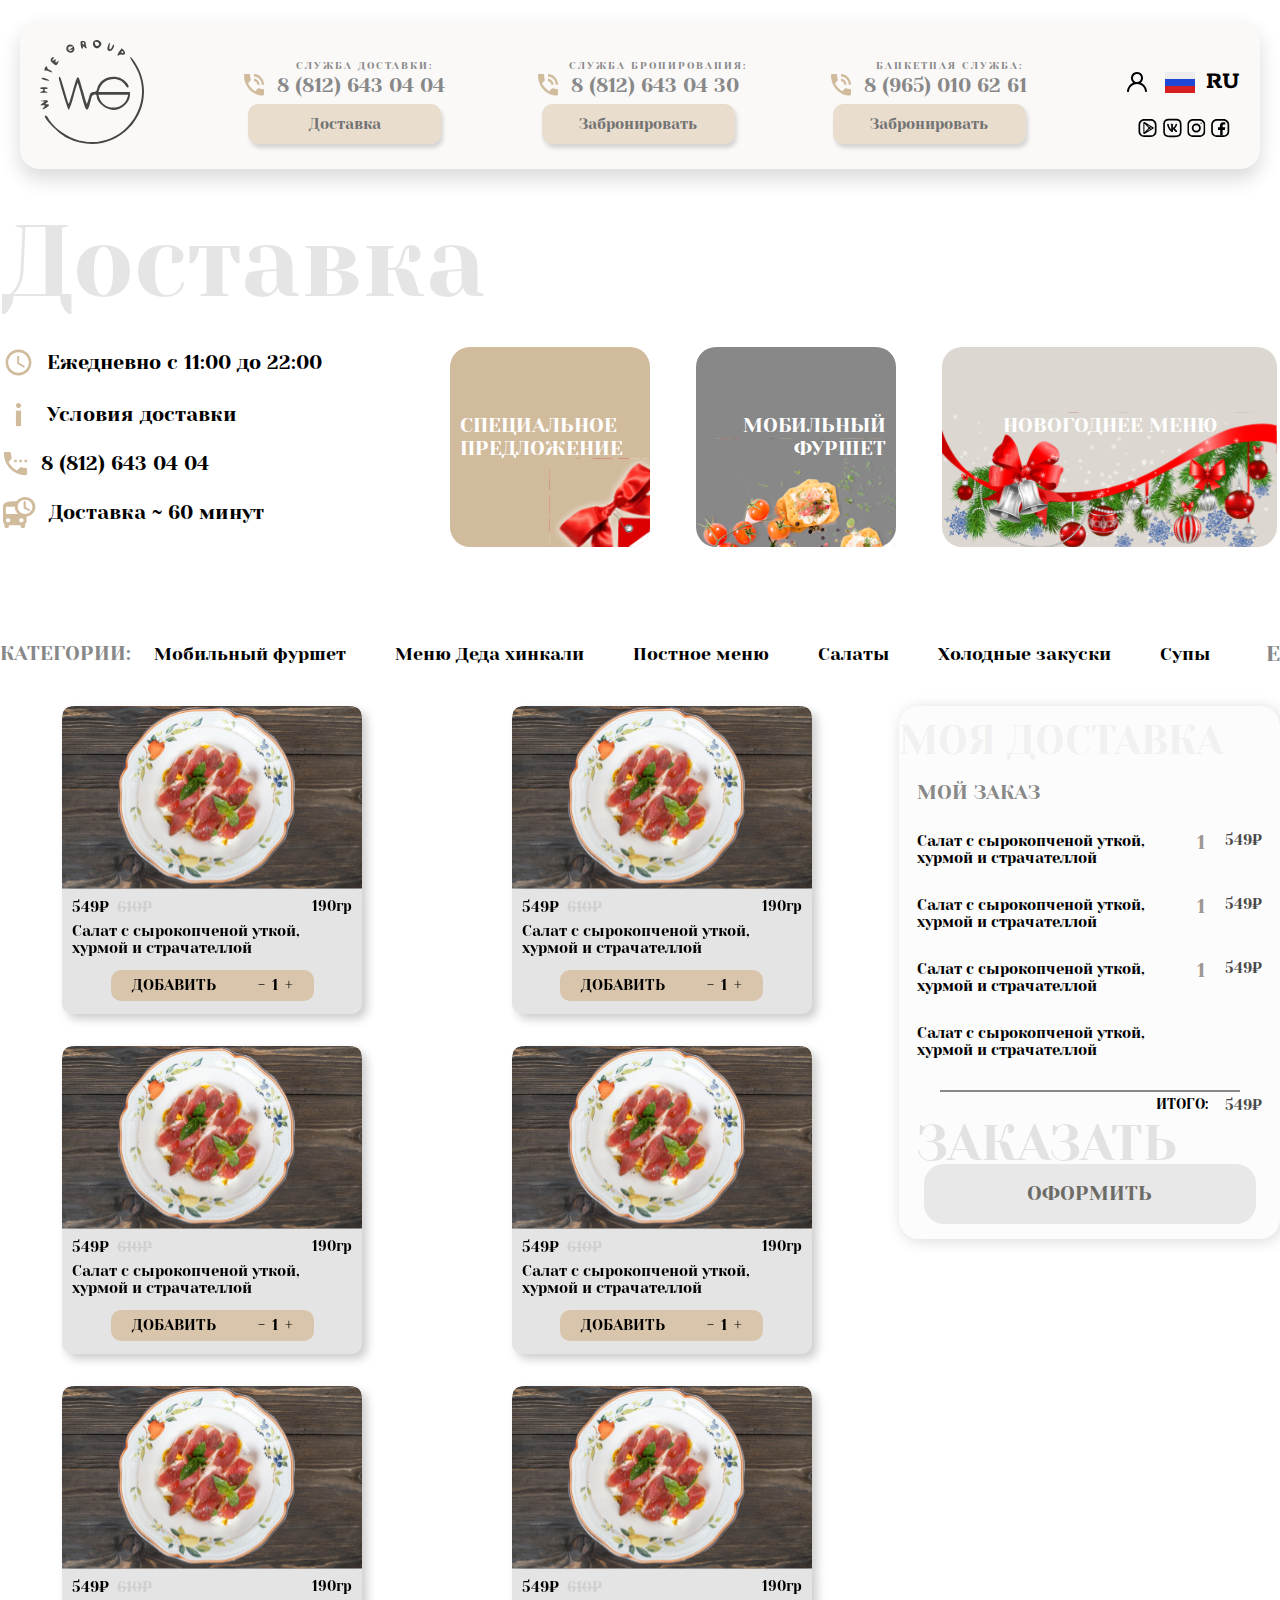
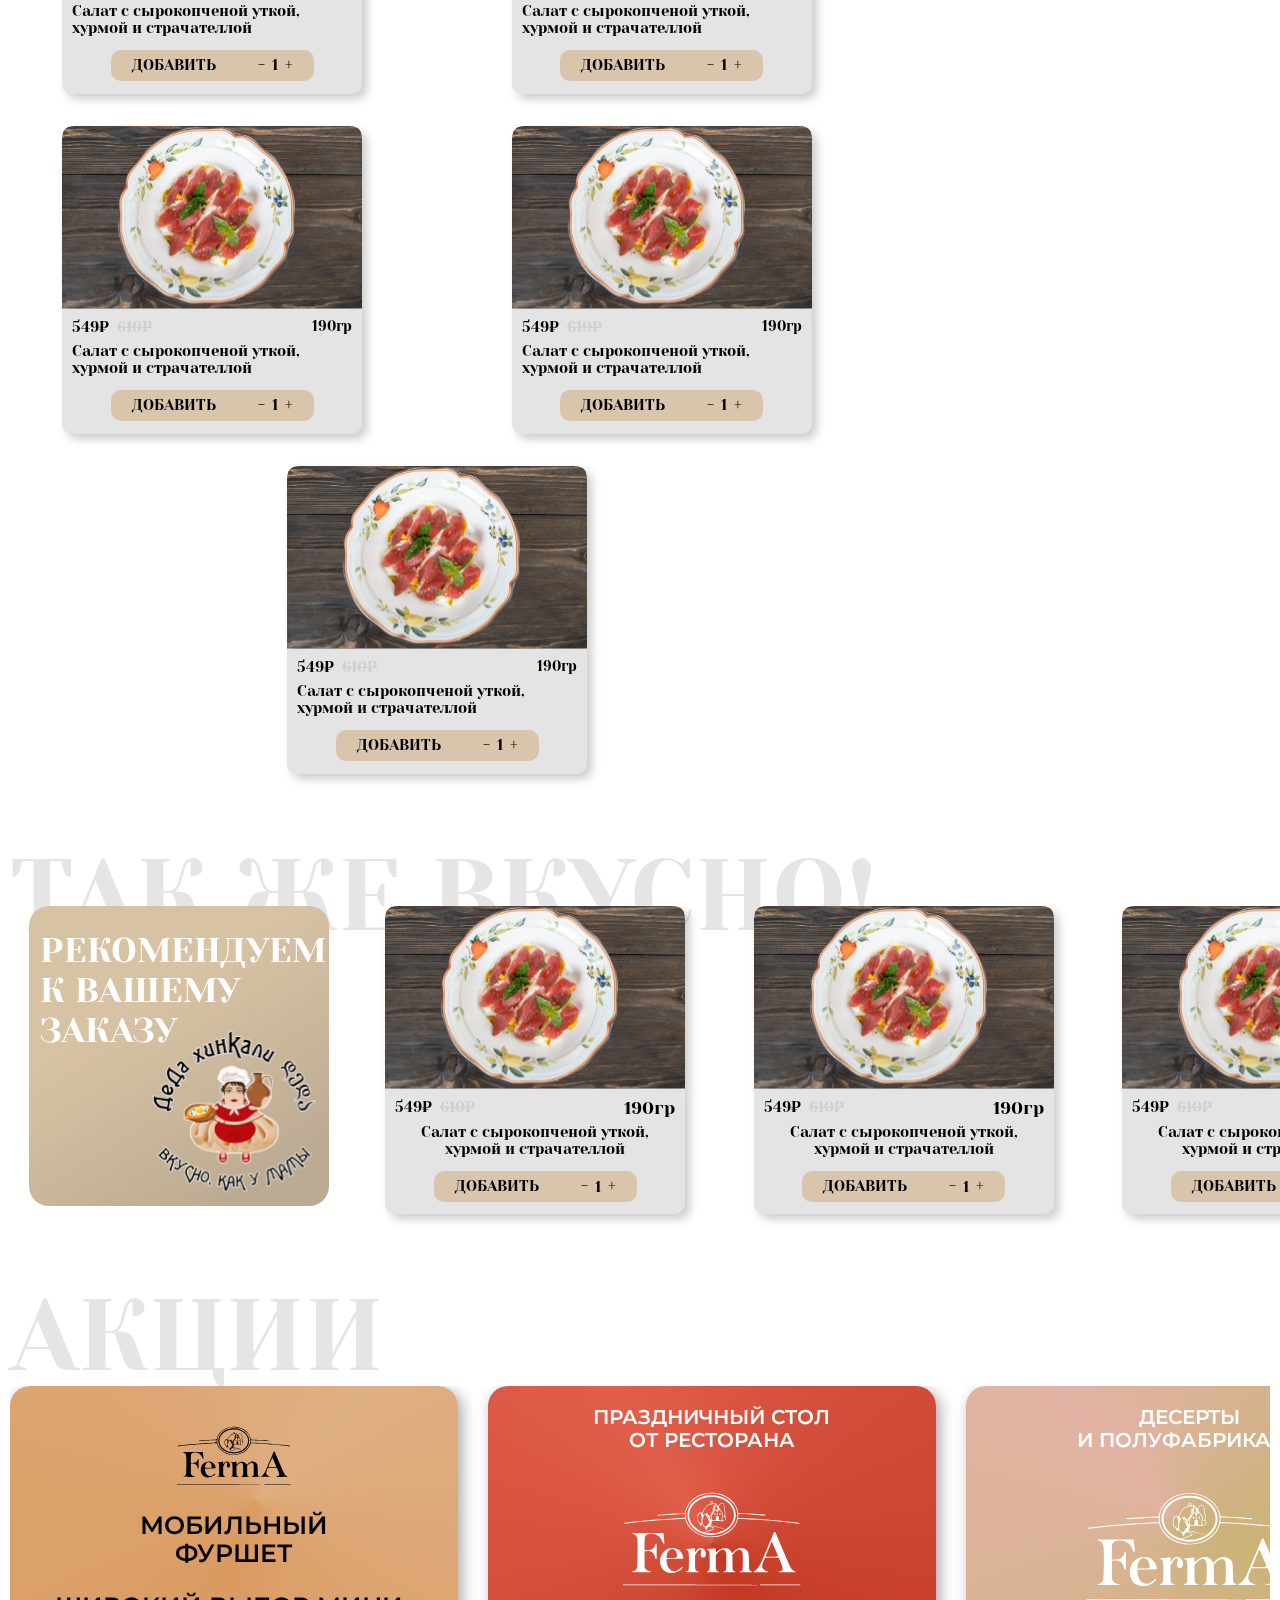
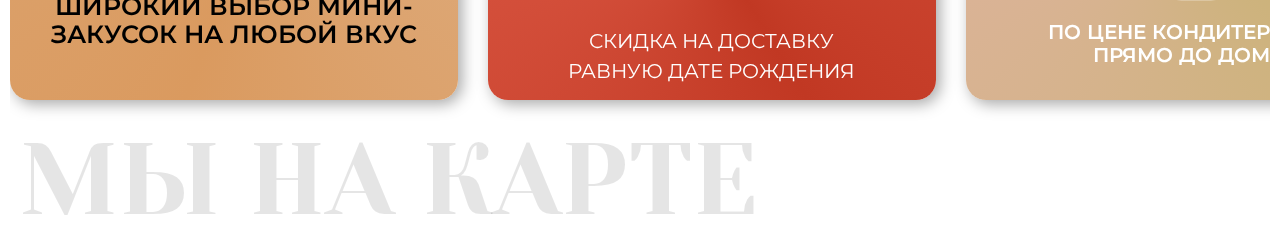
==== commit cd01de86: "fix menu button" ====
--- a/menu.html
+++ b/menu.html
@@ -168,7 +168,7 @@
             </div>
             <div class="delivery__menu-mobile menu-mobile">
                 <div class="menu-mobile-btn">
-                    <a class="menu-mobile-button" href="#">
+                    <a class="menu-mobile-button popup-link" href="#popup-menu">
                         <img src="./img/icon/traced.svg" class="menu-mobile-icon" />
                         <div class="menu-mobile-text">Горячие закуски</div>
                         <img src="./img/icon/arrow.svg" class="menu-mobile-iconOpen">
@@ -271,12 +271,12 @@
                         <div class="menu__header-desktop">
                             <div class="menu__header-desktop-title">Категории:</div>
                             <ul class="menu__header-items">
+                                <li class="menu__header-item"><a href="">Мобильный фуршет</a></li>
+                                <li class="menu__header-item"><a href="">Меню Деда хинкали</a></li>
+                                <li class="menu__header-item"><a href="">Постное меню</a></li>
                                 <li class="menu__header-item"><a href="">Салаты</a></li>
+                                <li class="menu__header-item"><a href="">Холодные закуски</a></li>
                                 <li class="menu__header-item"><a href="">Супы</a></li>
-                                <li class="menu__header-item"><a href="">Паста</a></li>
-                                <li class="menu__header-item"><a href="">Пицца</a></li>
-                                <li class="menu__header-item"><a href="">Горячие блюда</a></li>
-                                <li class="menu__header-item"><a href="">Десерты</a></li>
                             </ul>
                             <div class="menu__header-desktop-and">Еще:</div>
                         </div>
--- a/css/style.css
+++ b/css/style.css
@@ -1502,10 +1502,14 @@
     width: 1000px;
     flex-wrap: wrap;
 }
+.menu__item-img{
+    border-radius: 10px 10px 0 0;
+    overflow: hidden;
+}
 
 .menu__item-body {
+    height: 125px;
     padding: 10px;
-
 }
 
 .menu-descr {
@@ -1538,13 +1542,10 @@
 }
 
 .menu__header-item a {
-    font-size: 30px;
-    color: #000000;
-    padding: 10px;
-}
-
-.menu__header-item {
-    margin-right: 47px;
+    font-size: 20px;
+    color: #000000;
+    padding: 13px;
+    white-space: nowrap;
 }
 
 .menu__header-desktop-and {
@@ -1568,7 +1569,7 @@
     color: #888888;
     display: flex;
     align-items: center;
-    margin-right: 28px;
+    margin-right: 10px;
 }
 
 .menu-descr-price-nosales {
@@ -1597,7 +1598,11 @@
     justify-content: center;
     align-items: center;
 }
-
+@media(max-width: 883px){
+    .menu-descr-btn {
+        margin-top: 3px;
+    }  
+}
 .menu-descr-button {
     display: flex;
     justify-content: space-around;
@@ -1677,7 +1682,7 @@
 }
 
 .check__item-counter {
-    margin-right: 22px;
+    margin-right: 20px;
     font-size: 20px;
     text-transform: uppercase;
     color: #9D9992;
@@ -1686,6 +1691,7 @@
 .check__item-price {
     font-size: 15px;
     color: #4A4A4A;
+    white-space: nowrap;
 }
 
 .check__item:not(:last-child) {
@@ -1779,7 +1785,7 @@
     }
 
     .menu__header-item a {
-        font-size: 26px;
+        font-size: 18px;
     }
 
     .menu__header-desktop-and {
@@ -1798,7 +1804,7 @@
     }
 
     .menu__header-item a {
-        font-size: 20px;
+        font-size: 17px;
     }
 
     .menu__header-desktop-and {
@@ -3741,4 +3747,4 @@
 
 body.lock{
     overflow: hidden;
-}+}
